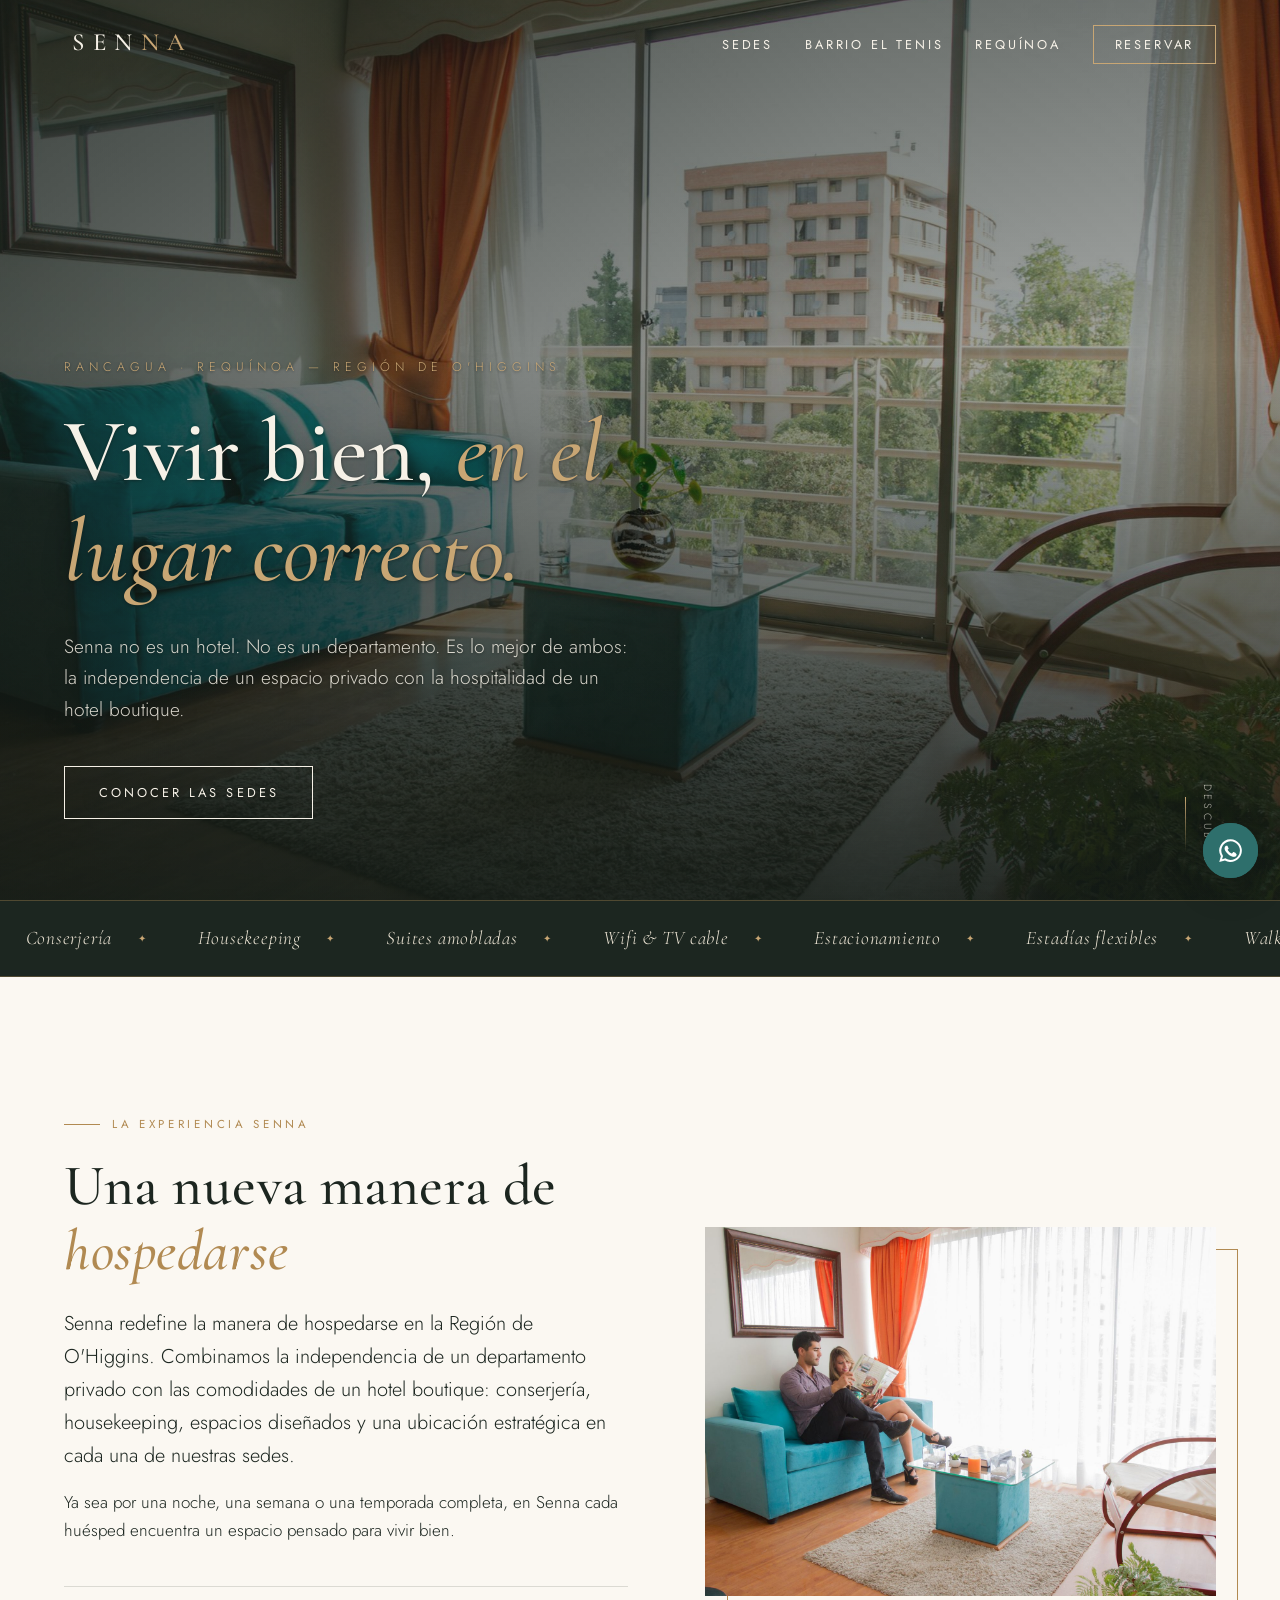
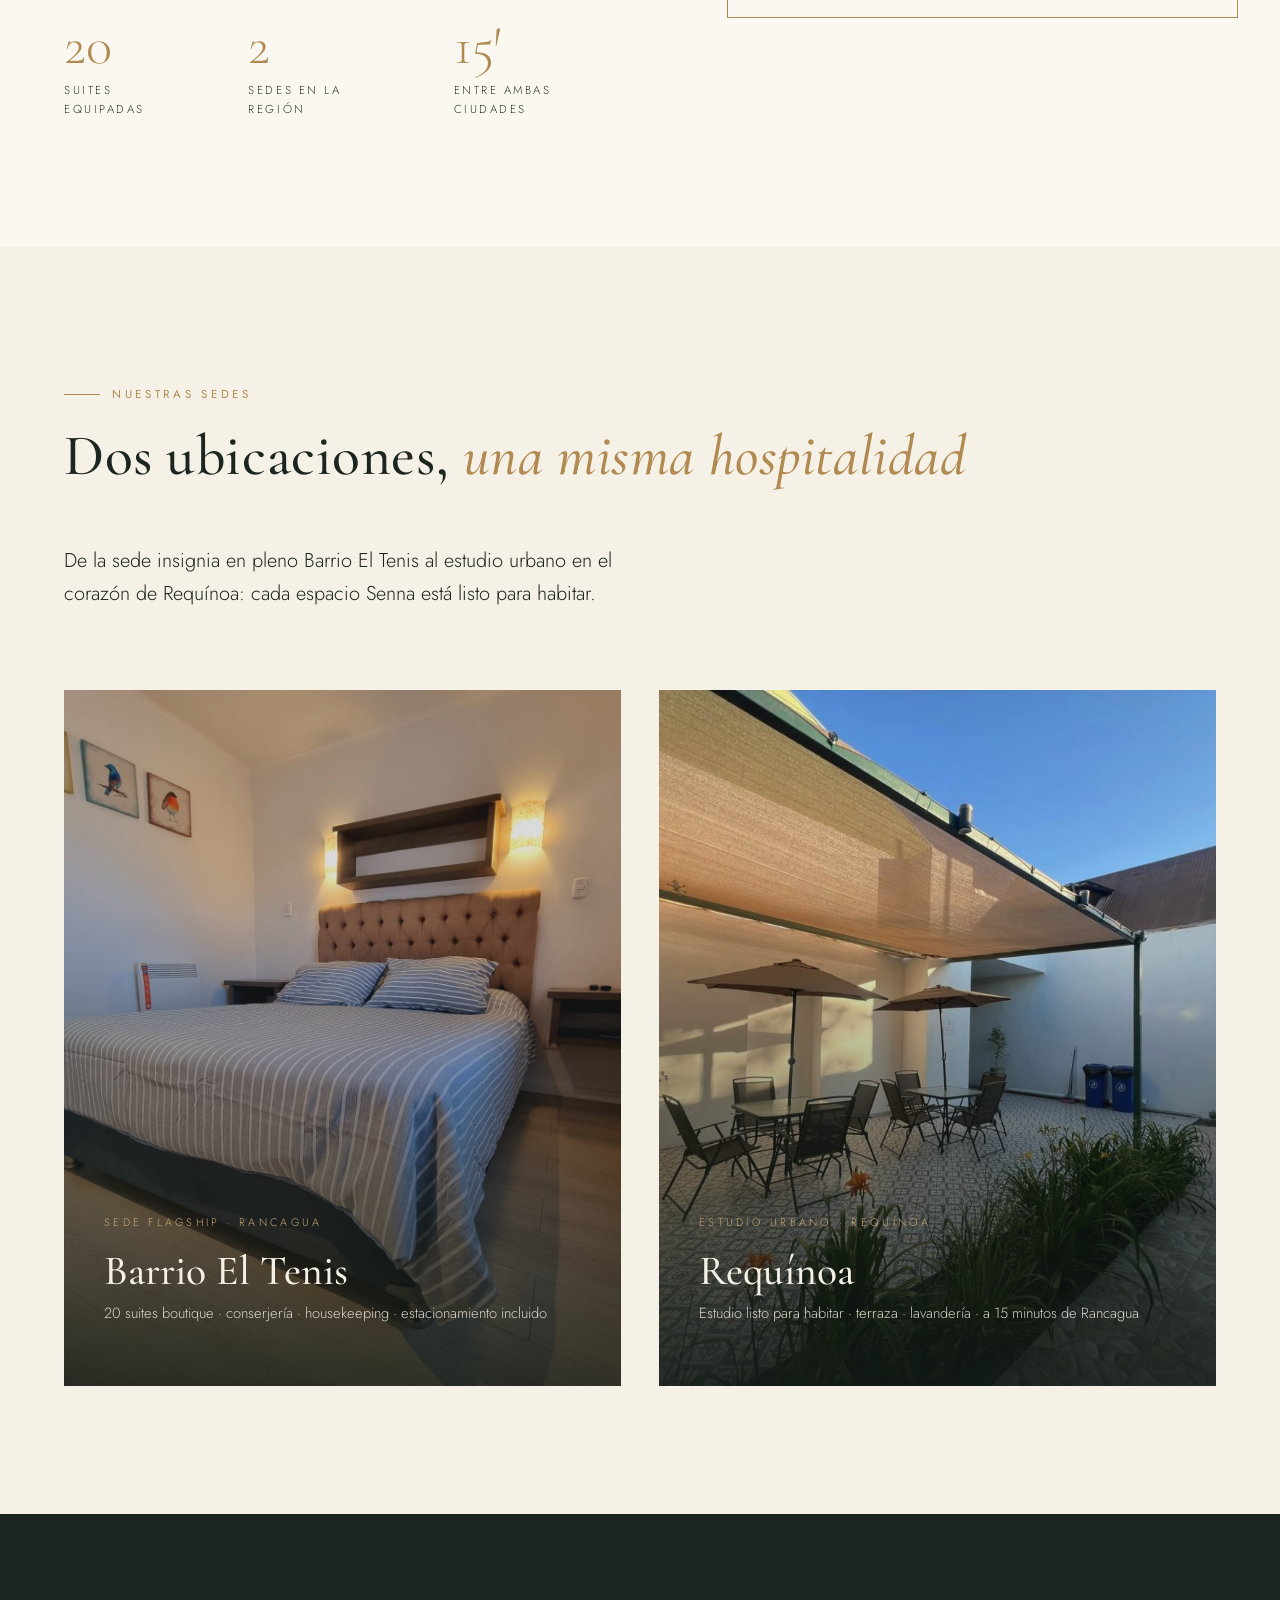
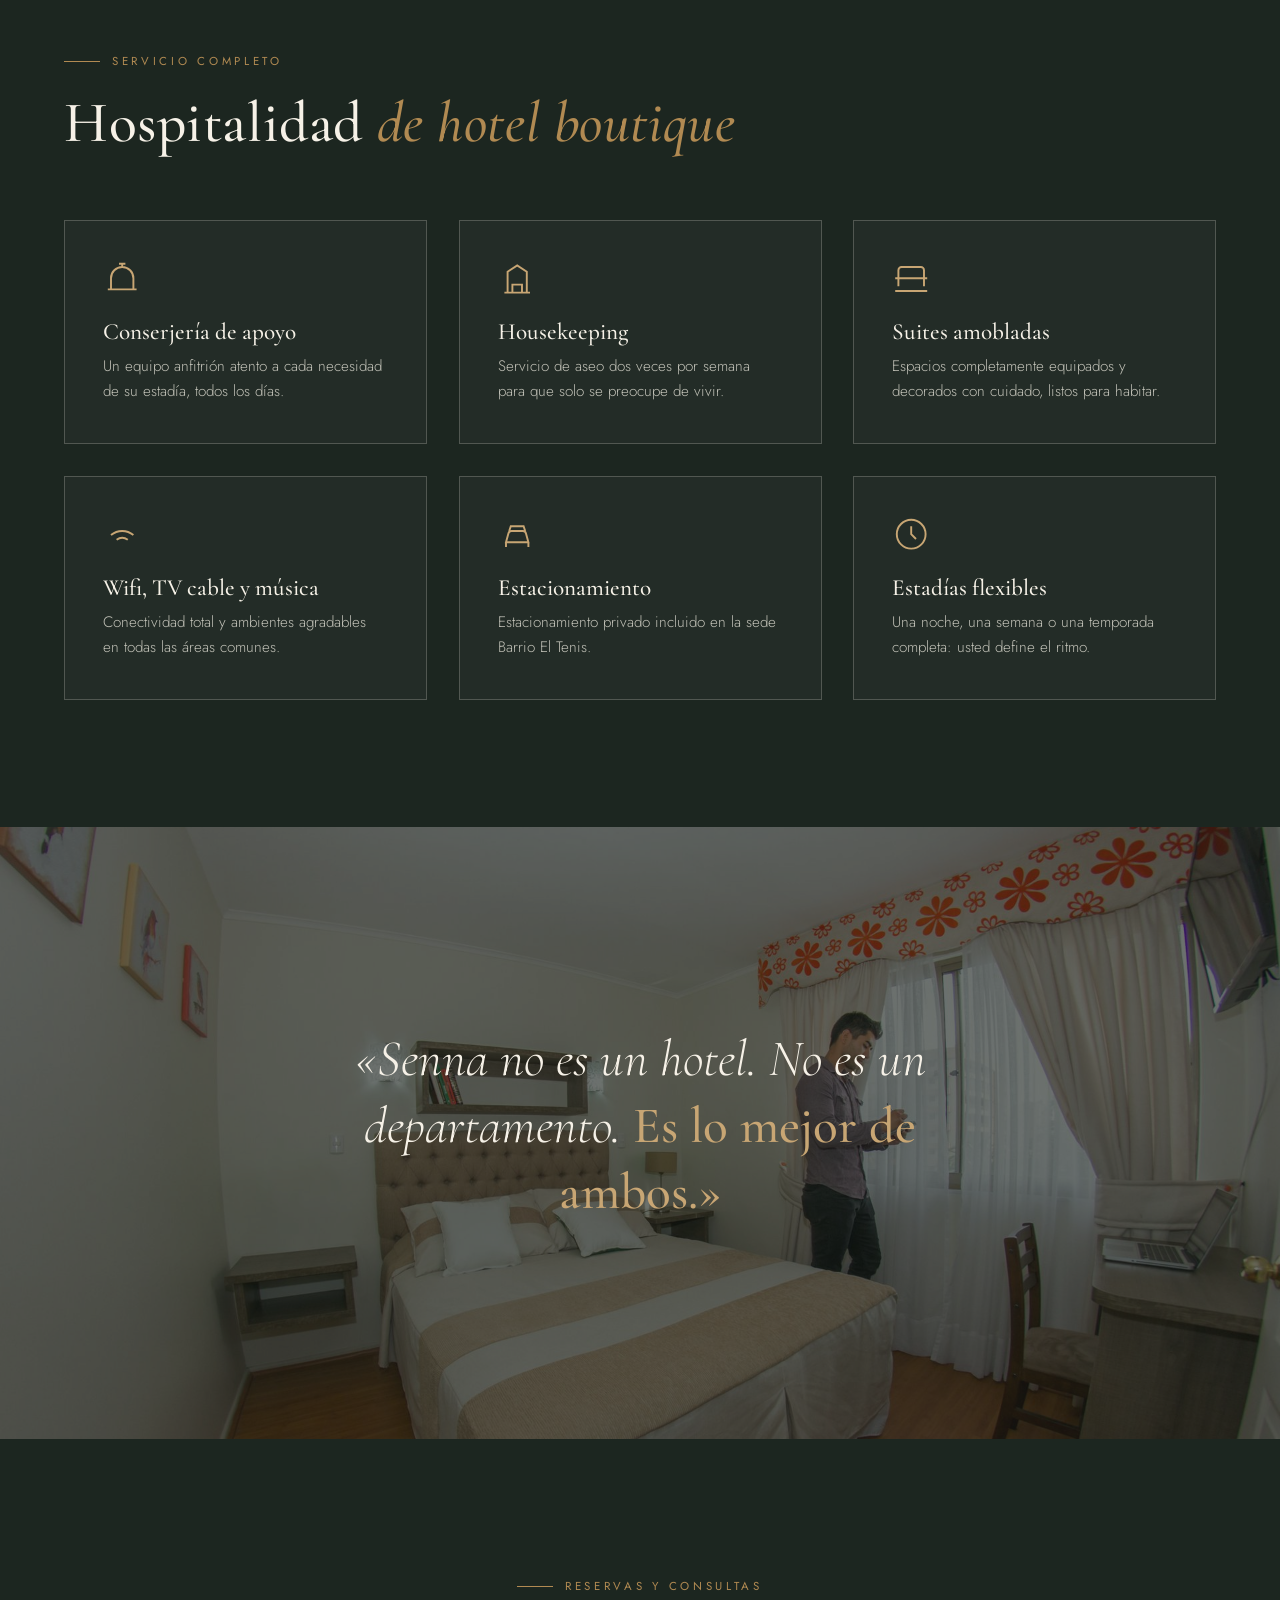
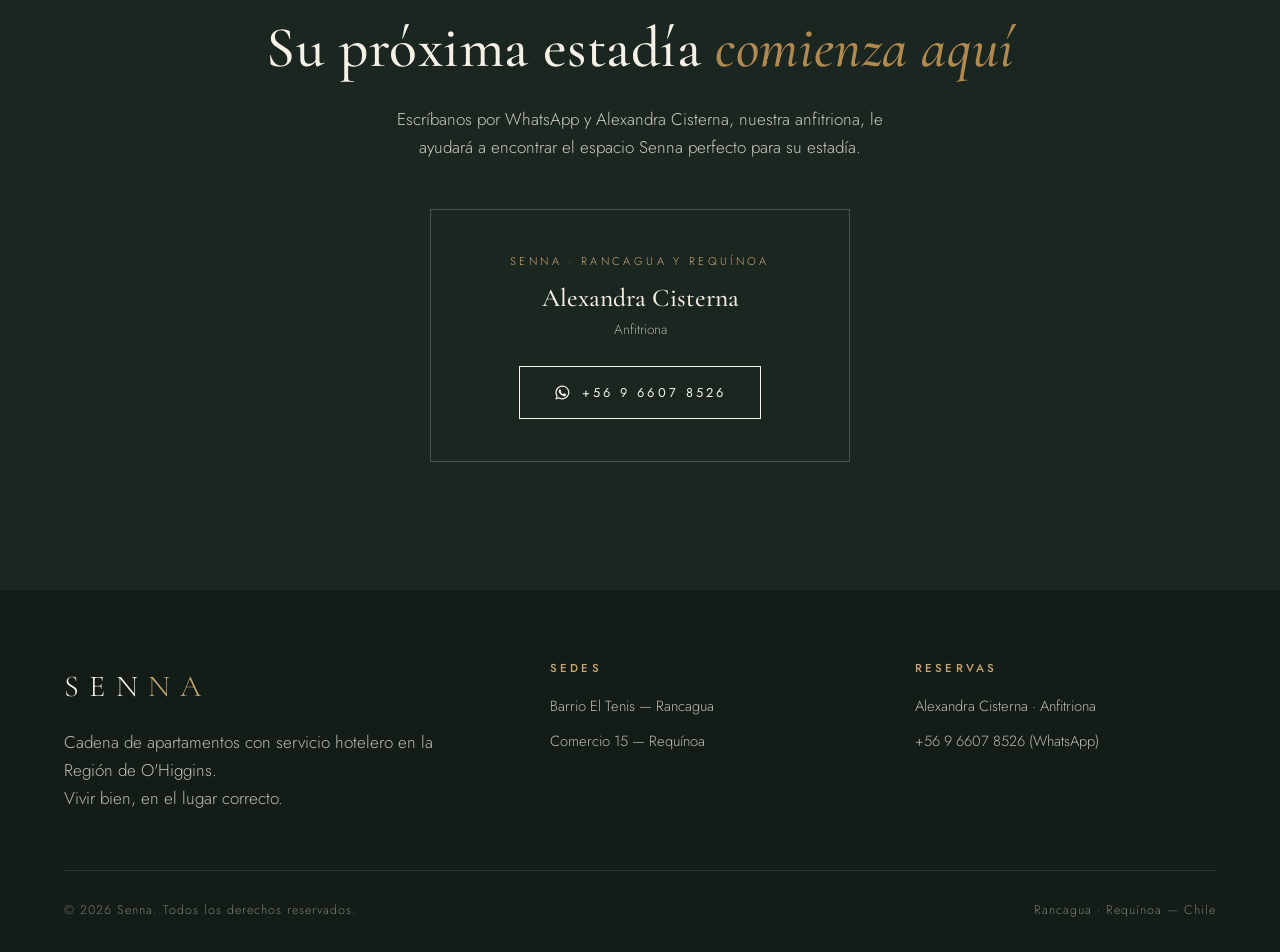
==== sitio-web/index.html @ fa892cc7 "Sitio web Senna: aparthotel boutique en Rancagua y Requínoa Sitio estático (HTML/CSS/JS) con portada" ====
<!DOCTYPE html>
<html lang="es">
<head>
  <meta charset="UTF-8" />
  <meta name="viewport" content="width=device-width, initial-scale=1.0" />
  <title>Senna — Apartamentos con Servicio Hotelero · Rancagua y Requínoa</title>
  <meta name="description" content="Senna es una cadena de apartamentos con servicio hotelero en la Región de O'Higgins. Suites amobladas en Barrio El Tenis, Rancagua, y estudio urbano en Requínoa. Vivir bien, en el lugar correcto." />
  <meta property="og:title" content="Senna — Apartamentos con Servicio Hotelero" />
  <meta property="og:description" content="La independencia de un departamento privado con las comodidades de un hotel boutique. Rancagua · Requínoa." />
  <meta property="og:image" content="assets/img/tenis-hero.jpg" />
  <link rel="preconnect" href="https://fonts.googleapis.com" />
  <link rel="preconnect" href="https://fonts.gstatic.com" crossorigin />
  <link href="https://fonts.googleapis.com/css2?family=Cormorant+Garamond:ital,wght@0,400;0,500;0,600;1,400;1,500&family=Jost:wght@300;400;500&display=swap" rel="stylesheet" />
  <link rel="stylesheet" href="css/styles.css" />
</head>
<body>

  <!-- Preloader -->
  <div class="preloader" aria-hidden="true">
    <div class="preloader__mark">SEN<span>NA</span></div>
  </div>

  <!-- Navegación -->
  <header class="nav">
    <div class="wrap nav__inner">
      <a class="nav__logo" href="index.html" aria-label="Senna — inicio">SEN<span>NA</span></a>
      <button class="nav__burger" aria-label="Abrir menú" aria-expanded="false">
        <span></span><span></span><span></span>
      </button>
      <nav aria-label="Principal">
        <ul class="nav__links">
          <li><a href="index.html#sedes">Sedes</a></li>
          <li><a href="el-tenis.html">Barrio El Tenis</a></li>
          <li><a href="requinoa.html">Requínoa</a></li>
          <li><a class="nav__cta" href="index.html#contacto">Reservar</a></li>
        </ul>
      </nav>
    </div>
  </header>

  <!-- Hero -->
  <section class="hero">
    <div class="hero__media">
      <img src="assets/img/tenis-hero.jpg" alt="Living de una suite Senna con vista a Rancagua" fetchpriority="high" />
    </div>
    <div class="wrap hero__content">
      <p class="hero__kicker" data-cascade style="--i:0">Rancagua · Requínoa — Región de O'Higgins</p>
      <h1 class="hero__title" data-cascade style="--i:1">Vivir bien, <em>en el lugar correcto.</em></h1>
      <p class="hero__sub" data-cascade style="--i:2">
        Senna no es un hotel. No es un departamento. Es lo mejor de ambos:
        la independencia de un espacio privado con la hospitalidad de un hotel boutique.
      </p>
      <div data-cascade style="--i:3">
        <a class="btn btn--light" href="#sedes">Conocer las sedes</a>
      </div>
    </div>
    <span class="hero__scroll" aria-hidden="true">Descubrir</span>
  </section>

  <!-- Marquee de amenidades -->
  <div class="marquee" aria-hidden="true">
    <div class="marquee__track">
      <div class="marquee__group">
        <span class="marquee__item">Conserjería</span>
        <span class="marquee__item">Housekeeping</span>
        <span class="marquee__item">Suites amobladas</span>
        <span class="marquee__item">Wifi &amp; TV cable</span>
        <span class="marquee__item">Estacionamiento</span>
        <span class="marquee__item">Estadías flexibles</span>
        <span class="marquee__item">Walk-in closet</span>
        <span class="marquee__item">Caja de seguridad</span>
      </div>
      <div class="marquee__group">
        <span class="marquee__item">Conserjería</span>
        <span class="marquee__item">Housekeeping</span>
        <span class="marquee__item">Suites amobladas</span>
        <span class="marquee__item">Wifi &amp; TV cable</span>
        <span class="marquee__item">Estacionamiento</span>
        <span class="marquee__item">Estadías flexibles</span>
        <span class="marquee__item">Walk-in closet</span>
        <span class="marquee__item">Caja de seguridad</span>
      </div>
    </div>
  </div>

  <!-- Manifiesto -->
  <section class="section">
    <div class="wrap intro__grid">
      <div>
        <p class="eyebrow reveal">La experiencia Senna</p>
        <h2 class="section-title reveal" style="--d:0.08s">Una nueva manera de <em>hospedarse</em></h2>
        <p class="lead reveal" style="--d:0.16s">
          Senna redefine la manera de hospedarse en la Región de O'Higgins.
          Combinamos la independencia de un departamento privado con las comodidades
          de un hotel boutique: conserjería, housekeeping, espacios diseñados y una
          ubicación estratégica en cada una de nuestras sedes.
        </p>
        <p class="reveal" style="--d:0.22s">
          Ya sea por una noche, una semana o una temporada completa, en Senna cada
          huésped encuentra un espacio pensado para vivir bien.
        </p>
        <div class="intro__stats reveal" style="--d:0.3s">
          <div class="stat">
            <div class="stat__num"><span data-count="20">0</span></div>
            <div class="stat__label">Suites equipadas</div>
          </div>
          <div class="stat">
            <div class="stat__num"><span data-count="2">0</span></div>
            <div class="stat__label">Sedes en la región</div>
          </div>
          <div class="stat">
            <div class="stat__num"><span data-count="15">0</span>&prime;</div>
            <div class="stat__label">Entre ambas ciudades</div>
          </div>
        </div>
      </div>
      <div class="intro__media reveal-scale reveal" style="--d:0.15s">
        <div class="frame">
          <img src="assets/img/tenis-lifestyle.jpg" alt="Huéspedes disfrutando el living de una suite Senna" loading="lazy" />
        </div>
      </div>
    </div>
  </section>

  <!-- Sedes -->
  <section class="section section--cream" id="sedes">
    <div class="wrap">
      <div class="sedes__head">
        <div>
          <p class="eyebrow reveal">Nuestras sedes</p>
          <h2 class="section-title reveal" style="--d:0.08s">Dos ubicaciones, <em>una misma hospitalidad</em></h2>
        </div>
        <p class="lead reveal" style="--d:0.16s">
          De la sede insignia en pleno Barrio El Tenis al estudio urbano en el
          corazón de Requínoa: cada espacio Senna está listo para habitar.
        </p>
      </div>
      <div class="sedes__grid">
        <a class="sede-card reveal" style="--d:0.1s" href="el-tenis.html">
          <img src="assets/img/tenis-suite.jpg" alt="Suite con cama de hotel en Senna Barrio El Tenis" loading="lazy" />
          <div class="sede-card__body">
            <p class="sede-card__tag">Sede flagship · Rancagua</p>
            <h3 class="sede-card__title">Barrio El Tenis</h3>
            <p class="sede-card__meta">20 suites boutique · conserjería · housekeeping · estacionamiento incluido</p>
            <span class="sede-card__link">Descubrir la sede</span>
          </div>
        </a>
        <a class="sede-card reveal" style="--d:0.22s" href="requinoa.html">
          <img src="assets/img/requinoa-hero.jpg" alt="Terraza con pérgola de Senna Requínoa" loading="lazy" />
          <div class="sede-card__body">
            <p class="sede-card__tag">Estudio urbano · Requínoa</p>
            <h3 class="sede-card__title">Requínoa</h3>
            <p class="sede-card__meta">Estudio listo para habitar · terraza · lavandería · a 15 minutos de Rancagua</p>
            <span class="sede-card__link">Descubrir la sede</span>
          </div>
        </a>
      </div>
    </div>
  </section>

  <!-- Servicios -->
  <section class="section section--ink">
    <div class="wrap">
      <p class="eyebrow reveal">Servicio completo</p>
      <h2 class="section-title reveal" style="--d:0.08s">Hospitalidad <em>de hotel boutique</em></h2>
      <div class="services__grid">
        <div class="service reveal" style="--d:0.05s">
          <div class="service__icon" aria-hidden="true">
            <svg viewBox="0 0 24 24" fill="none" stroke="currentColor" stroke-width="1.2"><path d="M3 19h18M5 19v-7a7 7 0 0 1 14 0v7M12 5V3M10 3h4"/></svg>
          </div>
          <h3>Conserjería de apoyo</h3>
          <p>Un equipo anfitrión atento a cada necesidad de su estadía, todos los días.</p>
        </div>
        <div class="service reveal" style="--d:0.12s">
          <div class="service__icon" aria-hidden="true">
            <svg viewBox="0 0 24 24" fill="none" stroke="currentColor" stroke-width="1.2"><path d="M4 21h16M6 21V8l6-4 6 4v13M9 21v-5h6v5"/></svg>
          </div>
          <h3>Housekeeping</h3>
          <p>Servicio de aseo dos veces por semana para que solo se preocupe de vivir.</p>
        </div>
        <div class="service reveal" style="--d:0.19s">
          <div class="service__icon" aria-hidden="true">
            <svg viewBox="0 0 24 24" fill="none" stroke="currentColor" stroke-width="1.2"><path d="M2 12h20M4 12V7a2 2 0 0 1 2-2h12a2 2 0 0 1 2 2v5M4 12v5m16-5v5M2 20h20"/></svg>
          </div>
          <h3>Suites amobladas</h3>
          <p>Espacios completamente equipados y decorados con cuidado, listos para habitar.</p>
        </div>
        <div class="service reveal" style="--d:0.05s">
          <div class="service__icon" aria-hidden="true">
            <svg viewBox="0 0 24 24" fill="none" stroke="currentColor" stroke-width="1.2"><path d="M5 12.55a11 11 0 0 1 14 0M8.5 15.5a6 6 0 0 1 7 0M12 19h.01"/></svg>
          </div>
          <h3>Wifi, TV cable y música</h3>
          <p>Conectividad total y ambientes agradables en todas las áreas comunes.</p>
        </div>
        <div class="service reveal" style="--d:0.12s">
          <div class="service__icon" aria-hidden="true">
            <svg viewBox="0 0 24 24" fill="none" stroke="currentColor" stroke-width="1.2"><path d="M5 17h14l-1.5-5.5a2 2 0 0 0-1.93-1.5H8.43a2 2 0 0 0-1.93 1.5L5 17Zm0 0v3m14-3v3M7 10l1-3h8l1 3"/></svg>
          </div>
          <h3>Estacionamiento</h3>
          <p>Estacionamiento privado incluido en la sede Barrio El Tenis.</p>
        </div>
        <div class="service reveal" style="--d:0.19s">
          <div class="service__icon" aria-hidden="true">
            <svg viewBox="0 0 24 24" fill="none" stroke="currentColor" stroke-width="1.2"><circle cx="12" cy="12" r="9"/><path d="M12 7v5l3 3"/></svg>
          </div>
          <h3>Estadías flexibles</h3>
          <p>Una noche, una semana o una temporada completa: usted define el ritmo.</p>
        </div>
      </div>
    </div>
  </section>

  <!-- Banda editorial con parallax -->
  <section class="band">
    <div class="band__bg">
      <img src="assets/img/tenis-living-wide.jpg" alt="" loading="lazy" />
    </div>
    <div class="wrap">
      <p class="band__quote reveal">
        «Senna no es un hotel. No es un departamento.
        <strong>Es lo mejor de ambos.»</strong>
      </p>
    </div>
  </section>

  <!-- Contacto -->
  <section class="section section--ink contacto" id="contacto">
    <div class="wrap">
      <p class="eyebrow reveal" style="justify-content:center">Reservas y consultas</p>
      <h2 class="section-title reveal" style="--d:0.08s">Su próxima estadía <em>comienza aquí</em></h2>
      <p class="contacto__lead reveal" style="--d:0.16s">
        Escríbanos por WhatsApp y Alexandra Cisterna, nuestra anfitriona,
        le ayudará a encontrar el espacio Senna perfecto para su estadía.
      </p>
      <div class="contacto__cards">
        <div class="contacto-card reveal" style="--d:0.1s">
          <p class="contacto-card__sede">Senna · Rancagua y Requínoa</p>
          <h3>Alexandra Cisterna</h3>
          <p class="contacto-card__rol">Anfitriona</p>
          <a class="btn btn--light" href="https://wa.me/56966078526?text=Hola%20Alexandra%2C%20quiero%20consultar%20por%20una%20estad%C3%ADa%20en%20Senna" target="_blank" rel="noopener">
            <svg viewBox="0 0 24 24" fill="currentColor" aria-hidden="true"><path d="M12 2a10 10 0 0 0-8.6 15.1L2 22l5-1.3A10 10 0 1 0 12 2Zm0 18.2c-1.5 0-3-.4-4.2-1.2l-.3-.2-3 .8.8-2.9-.2-.3a8.2 8.2 0 1 1 6.9 3.8Zm4.5-6.1c-.2-.1-1.5-.7-1.7-.8-.2-.1-.4-.1-.6.1-.2.2-.6.8-.8 1-.1.2-.3.2-.5.1a6.7 6.7 0 0 1-3.3-2.9c-.3-.4 0-.5.2-.7l.4-.5c.1-.2.1-.4 0-.5l-.8-1.8c-.2-.5-.4-.4-.6-.4h-.5c-.2 0-.5.1-.7.3-.2.3-.9.9-.9 2.2s.9 2.5 1.1 2.7c.1.2 1.8 2.8 4.5 3.9 2.6 1.1 2.6.7 3.1.7.5-.1 1.5-.6 1.7-1.2.2-.6.2-1.1.2-1.2l-.6-.3Z"/></svg>
            +56 9 6607 8526
          </a>
        </div>
      </div>
    </div>
  </section>

  <!-- Footer -->
  <footer class="footer">
    <div class="wrap">
      <div class="footer__grid">
        <div>
          <div class="footer__logo">SEN<span>NA</span></div>
          <p>Cadena de apartamentos con servicio hotelero en la Región de O'Higgins.<br />Vivir bien, en el lugar correcto.</p>
        </div>
        <div>
          <h4>Sedes</h4>
          <ul>
            <li><a href="el-tenis.html">Barrio El Tenis — Rancagua</a></li>
            <li><a href="requinoa.html">Comercio 15 — Requínoa</a></li>
          </ul>
        </div>
        <div>
          <h4>Reservas</h4>
          <ul>
            <li><a href="https://wa.me/56966078526" target="_blank" rel="noopener">Alexandra Cisterna · Anfitriona</a></li>
            <li><a href="https://wa.me/56966078526" target="_blank" rel="noopener">+56 9 6607 8526 (WhatsApp)</a></li>
          </ul>
        </div>
      </div>
      <div class="footer__base">
        <span>© <span data-year>2026</span> Senna. Todos los derechos reservados.</span>
        <span>Rancagua · Requínoa — Chile</span>
      </div>
    </div>
  </footer>

  <!-- WhatsApp flotante -->
  <a class="wsp-float" href="https://wa.me/56966078526" target="_blank" rel="noopener" aria-label="Escribir por WhatsApp">
    <svg viewBox="0 0 24 24" fill="currentColor" aria-hidden="true"><path d="M12 2a10 10 0 0 0-8.6 15.1L2 22l5-1.3A10 10 0 1 0 12 2Zm0 18.2c-1.5 0-3-.4-4.2-1.2l-.3-.2-3 .8.8-2.9-.2-.3a8.2 8.2 0 1 1 6.9 3.8Zm4.5-6.1c-.2-.1-1.5-.7-1.7-.8-.2-.1-.4-.1-.6.1-.2.2-.6.8-.8 1-.1.2-.3.2-.5.1a6.7 6.7 0 0 1-3.3-2.9c-.3-.4 0-.5.2-.7l.4-.5c.1-.2.1-.4 0-.5l-.8-1.8c-.2-.5-.4-.4-.6-.4h-.5c-.2 0-.5.1-.7.3-.2.3-.9.9-.9 2.2s.9 2.5 1.1 2.7c.1.2 1.8 2.8 4.5 3.9 2.6 1.1 2.6.7 3.1.7.5-.1 1.5-.6 1.7-1.2.2-.6.2-1.1.2-1.2l-.6-.3Z"/></svg>
  </a>

  <script src="js/main.js"></script>
</body>
</html>
---- sitio-web/css/styles.css ----
/* ============================================================
   SENNA — Apartamentos con Servicio Hotelero
   Sistema de diseño · vivir bien, en el lugar correcto
   ============================================================ */

:root {
  --ink: #1c2620;          /* verde carbón profundo */
  --ink-soft: #2a362e;
  --cream: #f6f1e7;        /* arena cálida */
  --cream-deep: #ece4d4;
  --paper: #fbf8f2;
  --brass: #b18a52;        /* latón */
  --brass-soft: #c8a674;
  --teal: #2e6f6c;         /* eco de los sofás Senna */
  --white: #ffffff;
  --line: rgba(28, 38, 32, 0.14);
  --line-light: rgba(246, 241, 231, 0.22);

  --font-display: "Cormorant Garamond", Georgia, serif;
  --font-body: "Jost", "Helvetica Neue", Arial, sans-serif;

  --ease-out: cubic-bezier(0.22, 1, 0.36, 1);
  --ease-soft: cubic-bezier(0.45, 0, 0.15, 1);

  --pad: clamp(1.25rem, 5vw, 4rem);
  --section: clamp(4.5rem, 10vw, 8.5rem);
}

*, *::before, *::after { box-sizing: border-box; }

html {
  scroll-behavior: smooth;
  -webkit-text-size-adjust: 100%;
  overflow-x: hidden;
}

body {
  margin: 0;
  font-family: var(--font-body);
  font-weight: 300;
  font-size: clamp(1rem, 0.95rem + 0.2vw, 1.0625rem);
  line-height: 1.65;
  color: var(--ink);
  background: var(--paper);
  overflow-x: hidden;
}

img { max-width: 100%; display: block; }

h1, h2, h3, h4 {
  font-family: var(--font-display);
  font-weight: 500;
  line-height: 1.12;
  margin: 0;
  color: inherit;
}

a { color: inherit; text-decoration: none; }
p { margin: 0 0 1rem; }

::selection { background: var(--brass); color: var(--white); }

/* ------------------------------------------------------------
   Utilidades
   ------------------------------------------------------------ */

.wrap {
  width: min(1200px, 100% - 2 * var(--pad));
  margin-inline: auto;
}

.eyebrow {
  display: inline-flex;
  align-items: center;
  gap: 0.75rem;
  font-size: 0.72rem;
  letter-spacing: 0.32em;
  text-transform: uppercase;
  font-weight: 400;
  color: var(--brass);
  margin-bottom: 1.25rem;
}

.eyebrow::before {
  content: "";
  width: 2.25rem;
  height: 1px;
  background: var(--brass);
  flex: none;
}

.section-title {
  font-size: clamp(2.1rem, 1.4rem + 3.2vw, 3.6rem);
  letter-spacing: 0.01em;
  margin-bottom: 1.5rem;
}

.section-title em {
  font-style: italic;
  color: var(--brass);
}

.lead {
  font-size: clamp(1.05rem, 1rem + 0.35vw, 1.25rem);
  font-weight: 300;
  max-width: 46ch;
}

/* ------------------------------------------------------------
   Animaciones de entrada (scroll reveal)
   ------------------------------------------------------------ */

.reveal {
  opacity: 0;
  transform: translateY(2.2rem);
  transition:
    opacity 0.9s var(--ease-out),
    transform 0.9s var(--ease-out);
  transition-delay: var(--d, 0s);
  will-change: opacity, transform;
}

.reveal-left  { transform: translateX(-2.5rem); }
.reveal-right { transform: translateX(2.5rem); }
.reveal-scale { transform: scale(0.94); }

.reveal.is-in {
  opacity: 1;
  transform: none;
}

/* Líneas decorativas que se dibujan */
.draw-line {
  transform: scaleX(0);
  transform-origin: left center;
  transition: transform 1.2s var(--ease-soft) 0.2s;
}
.draw-line.is-in { transform: scaleX(1); }

/* ------------------------------------------------------------
   Preloader
   ------------------------------------------------------------ */

.preloader {
  position: fixed;
  inset: 0;
  z-index: 200;
  display: grid;
  place-items: center;
  background: var(--ink);
  transition: opacity 0.7s var(--ease-soft), visibility 0.7s;
}

.preloader.is-done {
  opacity: 0;
  visibility: hidden;
  pointer-events: none;
}

.preloader__mark {
  font-family: var(--font-display);
  font-size: clamp(2rem, 6vw, 3.2rem);
  letter-spacing: 0.42em;
  text-indent: 0.42em;
  color: var(--cream);
  opacity: 0;
  animation: preloader-in 1.1s var(--ease-out) 0.1s forwards;
}

.preloader__mark span { color: var(--brass-soft); }

@keyframes preloader-in {
  from { opacity: 0; transform: translateY(0.8rem); letter-spacing: 0.6em; }
  to   { opacity: 1; transform: none; letter-spacing: 0.42em; }
}

/* ------------------------------------------------------------
   Navegación
   ------------------------------------------------------------ */

.nav {
  position: fixed;
  top: 0;
  left: 0;
  right: 0;
  z-index: 100;
  transition: background 0.45s var(--ease-soft), box-shadow 0.45s var(--ease-soft),
              padding 0.45s var(--ease-soft);
  padding: 1.4rem 0;
  color: var(--cream);
}

.nav__inner {
  display: flex;
  align-items: center;
  justify-content: space-between;
  gap: 2rem;
}

.nav.is-solid {
  background: rgba(28, 38, 32, 0.92);
  -webkit-backdrop-filter: blur(14px);
  backdrop-filter: blur(14px);
  padding: 0.85rem 0;
  box-shadow: 0 10px 40px rgba(15, 22, 18, 0.25);
}

.nav__logo {
  position: relative;
  z-index: 121;
  font-family: var(--font-display);
  font-size: 1.55rem;
  letter-spacing: 0.34em;
  text-indent: 0.34em;
  font-weight: 500;
}

.nav__logo span { color: var(--brass-soft); }

.nav__links {
  display: flex;
  align-items: center;
  gap: clamp(1.2rem, 2.5vw, 2.4rem);
  list-style: none;
  margin: 0;
  padding: 0;
}

.nav__links a {
  position: relative;
  font-size: 0.8rem;
  letter-spacing: 0.22em;
  text-transform: uppercase;
  font-weight: 400;
  padding: 0.35rem 0;
}

.nav__links a::after {
  content: "";
  position: absolute;
  left: 0;
  bottom: 0;
  width: 100%;
  height: 1px;
  background: var(--brass-soft);
  transform: scaleX(0);
  transform-origin: right center;
  transition: transform 0.4s var(--ease-out);
}

.nav__links a:hover::after,
.nav__links a.is-active::after {
  transform: scaleX(1);
  transform-origin: left center;
}

.nav__cta {
  border: 1px solid var(--brass-soft);
  padding: 0.55rem 1.3rem !important;
  transition: background 0.35s var(--ease-soft), color 0.35s var(--ease-soft);
}

.nav__cta:hover { background: var(--brass-soft); color: var(--ink); }
.nav__cta::after { display: none; }

/* Menú móvil */
.nav__burger {
  display: none;
  background: none;
  border: 0;
  width: 2.6rem;
  height: 2.6rem;
  padding: 0.6rem;
  cursor: pointer;
  z-index: 120;
  flex-direction: column;
  justify-content: center;
  gap: 7px;
}

.nav__burger span {
  display: block;
  height: 1.5px;
  width: 100%;
  background: currentColor;
  transition: transform 0.4s var(--ease-out), opacity 0.3s;
}

.nav__burger.is-open span:nth-child(1) { transform: translateY(8.5px) rotate(45deg); }
.nav__burger.is-open span:nth-child(2) { opacity: 0; }
.nav__burger.is-open span:nth-child(3) { transform: translateY(-8.5px) rotate(-45deg); }

@media (max-width: 860px) {
  .nav__burger { display: flex; color: var(--cream); }

  .nav__links {
    position: fixed;
    inset: 0;
    flex-direction: column;
    justify-content: center;
    gap: 2rem;
    background: var(--ink);
    opacity: 0;
    visibility: hidden;
    transition: opacity 0.5s var(--ease-soft), visibility 0.5s;
  }

  .nav__links.is-open {
    opacity: 1;
    visibility: visible;
  }

  .nav__links a {
    font-size: 1.05rem;
    letter-spacing: 0.3em;
    opacity: 0;
    transform: translateY(1rem);
    transition: opacity 0.5s var(--ease-out), transform 0.5s var(--ease-out);
  }

  .nav__links.is-open a {
    opacity: 1;
    transform: none;
  }

  .nav__links.is-open li:nth-child(1) a { transition-delay: 0.12s; }
  .nav__links.is-open li:nth-child(2) a { transition-delay: 0.2s; }
  .nav__links.is-open li:nth-child(3) a { transition-delay: 0.28s; }
  .nav__links.is-open li:nth-child(4) a { transition-delay: 0.36s; }
}

/* ------------------------------------------------------------
   Hero
   ------------------------------------------------------------ */

.hero {
  position: relative;
  min-height: 100svh;
  display: grid;
  align-items: end;
  color: var(--cream);
  isolation: isolate;
  overflow: hidden;
}

.hero--short { min-height: 82svh; }

.hero__media {
  position: absolute;
  inset: 0;
  z-index: -2;
  overflow: hidden;
}

.hero__media img {
  width: 100%;
  height: 100%;
  object-fit: cover;
  animation: kenburns 18s var(--ease-soft) both;
  will-change: transform;
}

@keyframes kenburns {
  from { transform: scale(1.14); }
  to   { transform: scale(1.02); }
}

.hero::after {
  content: "";
  position: absolute;
  inset: 0;
  z-index: -1;
  background:
    linear-gradient(100deg,
      rgba(20, 28, 23, 0.66) 0%,
      rgba(20, 28, 23, 0.28) 60%,
      rgba(20, 28, 23, 0.15) 100%),
    linear-gradient(180deg,
      rgba(20, 28, 23, 0.5) 0%,
      rgba(20, 28, 23, 0.22) 40%,
      rgba(20, 28, 23, 0.88) 100%);
}

.hero__content {
  padding-bottom: clamp(4.5rem, 9vh, 7rem);
  padding-top: 9rem;
}

.hero__content > * {
  text-shadow: 0 1px 3px rgba(16, 22, 18, 0.55), 0 4px 28px rgba(16, 22, 18, 0.45);
}

.hero__kicker {
  font-size: 0.78rem;
  letter-spacing: 0.4em;
  text-transform: uppercase;
  color: var(--brass-soft);
  margin-bottom: 1.5rem;
}

.hero__title {
  font-size: clamp(2.6rem, 2rem + 5.5vw, 5.6rem);
  max-width: 14ch;
  margin-bottom: 1.75rem;
}

.hero__title em { font-style: italic; color: var(--brass-soft); }

.hero__sub {
  max-width: 52ch;
  font-size: clamp(1rem, 0.95rem + 0.4vw, 1.2rem);
  color: rgba(246, 241, 231, 0.86);
  margin-bottom: 2.5rem;
}

/* Cascada de entrada del hero */
.hero [data-cascade] {
  opacity: 0;
  transform: translateY(2rem);
  animation: cascade-in 1s var(--ease-out) forwards;
  animation-delay: calc(0.45s + var(--i, 0) * 0.16s);
}

@keyframes cascade-in {
  to { opacity: 1; transform: none; }
}

.hero__scroll {
  position: absolute;
  bottom: 2.2rem;
  right: var(--pad);
  display: flex;
  flex-direction: column;
  align-items: center;
  gap: 0.8rem;
  font-size: 0.66rem;
  letter-spacing: 0.3em;
  text-transform: uppercase;
  color: rgba(246, 241, 231, 0.7);
  writing-mode: vertical-rl;
}

.hero__scroll::after {
  content: "";
  width: 1px;
  height: 3.4rem;
  background: linear-gradient(to bottom, var(--brass-soft), transparent);
  animation: scroll-pulse 2.2s var(--ease-soft) infinite;
}

@keyframes scroll-pulse {
  0%   { transform: scaleY(0); transform-origin: top; }
  45%  { transform: scaleY(1); transform-origin: top; }
  55%  { transform: scaleY(1); transform-origin: bottom; }
  100% { transform: scaleY(0); transform-origin: bottom; }
}

@media (max-width: 640px) {
  .hero__scroll { display: none; }
}

/* ------------------------------------------------------------
   Botones
   ------------------------------------------------------------ */

.btn {
  position: relative;
  display: inline-flex;
  align-items: center;
  gap: 0.7rem;
  padding: 0.95rem 2.1rem;
  font-family: var(--font-body);
  font-size: 0.8rem;
  font-weight: 400;
  letter-spacing: 0.24em;
  text-transform: uppercase;
  border: 1px solid var(--brass);
  color: inherit;
  background: transparent;
  cursor: pointer;
  overflow: hidden;
  transition: color 0.4s var(--ease-soft), border-color 0.4s var(--ease-soft);
}

.btn::before {
  content: "";
  position: absolute;
  inset: 0;
  background: var(--brass);
  transform: scaleX(0);
  transform-origin: right center;
  transition: transform 0.45s var(--ease-out);
  z-index: -1;
}

.btn:hover::before {
  transform: scaleX(1);
  transform-origin: left center;
}

.btn:hover { color: var(--white); }

.btn--solid {
  background: var(--brass);
  color: var(--white);
}

.btn--solid::before { background: var(--ink); }

.btn--light {
  border-color: var(--cream);
  color: var(--cream);
}

.btn--light::before { background: var(--cream); }
.btn--light:hover { color: var(--ink); }

.btn svg { width: 1.05rem; height: 1.05rem; flex: none; }

/* ------------------------------------------------------------
   Sección intro / manifiesto
   ------------------------------------------------------------ */

.section { padding-block: var(--section); }

.section--cream { background: var(--cream); }
.section--ink   { background: var(--ink); color: var(--cream); }

.intro__grid {
  display: grid;
  grid-template-columns: 1.05fr 0.95fr;
  gap: clamp(2.5rem, 6vw, 5.5rem);
  align-items: center;
}

.intro__media {
  position: relative;
}

.intro__media .frame {
  position: relative;
  overflow: hidden;
}

.intro__media .frame img {
  width: 100%;
  height: 100%;
  object-fit: cover;
  transition: transform 1.1s var(--ease-soft);
}

.intro__media:hover .frame img { transform: scale(1.05); }

.intro__media::after {
  content: "";
  position: absolute;
  inset: 1.4rem -1.4rem -1.4rem 1.4rem;
  border: 1px solid var(--brass);
  z-index: -1;
}

.intro__stats {
  display: flex;
  gap: clamp(1.8rem, 4vw, 3.5rem);
  margin-top: 2.6rem;
  padding-top: 2rem;
  border-top: 1px solid var(--line);
}

.stat__num {
  font-family: var(--font-display);
  font-size: clamp(2.2rem, 1.6rem + 2.4vw, 3.4rem);
  color: var(--brass);
  line-height: 1;
}

.stat__label {
  font-size: 0.72rem;
  letter-spacing: 0.22em;
  text-transform: uppercase;
  margin-top: 0.5rem;
  color: var(--ink-soft);
}

@media (max-width: 860px) {
  .intro__grid { grid-template-columns: 1fr; }
  .intro__media { order: -1; margin-bottom: 1rem; }
  .intro__media::after { inset: 1rem -0.8rem -0.8rem 1rem; }
}

/* ------------------------------------------------------------
   Marquee de amenidades
   ------------------------------------------------------------ */

.marquee {
  background: var(--ink);
  color: var(--cream);
  padding-block: 1.35rem;
  overflow: hidden;
  border-block: 1px solid rgba(177, 138, 82, 0.35);
}

.marquee__track {
  display: flex;
  gap: 0;
  width: max-content;
  animation: marquee 36s linear infinite;
}

.marquee:hover .marquee__track { animation-play-state: paused; }

.marquee__group {
  display: flex;
  align-items: center;
  flex: none;
}

.marquee__item {
  display: inline-flex;
  align-items: center;
  gap: 1.6rem;
  padding-inline: 1.6rem;
  font-family: var(--font-display);
  font-size: 1.2rem;
  font-style: italic;
  letter-spacing: 0.04em;
  white-space: nowrap;
  color: var(--cream-deep);
}

.marquee__item::after {
  content: "✦";
  font-size: 0.65rem;
  font-style: normal;
  color: var(--brass-soft);
}

@keyframes marquee {
  to { transform: translateX(-50%); }
}

/* ------------------------------------------------------------
   Tarjetas de sedes
   ------------------------------------------------------------ */

.sedes__head {
  display: flex;
  align-items: flex-end;
  justify-content: space-between;
  gap: 2rem;
  margin-bottom: clamp(2.5rem, 5vw, 4rem);
  flex-wrap: wrap;
}

.sedes__grid {
  display: grid;
  grid-template-columns: 1fr 1fr;
  gap: clamp(1.5rem, 3vw, 2.5rem);
}

.sede-card {
  position: relative;
  display: block;
  overflow: hidden;
  aspect-ratio: 4 / 5;
  color: var(--cream);
  background: var(--ink);
}

.sede-card img {
  position: absolute;
  inset: 0;
  width: 100%;
  height: 100%;
  object-fit: cover;
  opacity: 0.92;
  transition: transform 1.2s var(--ease-soft), opacity 0.6s;
}

.sede-card:hover img { transform: scale(1.07); opacity: 0.75; }

.sede-card::after {
  content: "";
  position: absolute;
  inset: 0;
  background: linear-gradient(185deg, rgba(20,28,23,0) 35%, rgba(20,28,23,0.88) 100%);
}

.sede-card__body {
  position: absolute;
  inset: auto 0 0 0;
  z-index: 2;
  padding: clamp(1.5rem, 3.5vw, 2.5rem);
  transform: translateY(1.6rem);
  transition: transform 0.6s var(--ease-out);
}

.sede-card:hover .sede-card__body { transform: translateY(0); }

.sede-card__tag {
  font-size: 0.68rem;
  letter-spacing: 0.3em;
  text-transform: uppercase;
  color: var(--brass-soft);
}

.sede-card__title {
  font-size: clamp(1.7rem, 1.3rem + 1.8vw, 2.6rem);
  margin: 0.6rem 0 0.4rem;
}

.sede-card__meta {
  font-size: 0.92rem;
  color: rgba(246, 241, 231, 0.85);
  margin-bottom: 1.1rem;
}

.sede-card__link {
  display: inline-flex;
  align-items: center;
  gap: 0.6rem;
  font-size: 0.76rem;
  letter-spacing: 0.24em;
  text-transform: uppercase;
  color: var(--brass-soft);
  opacity: 0;
  transform: translateY(0.6rem);
  transition: opacity 0.5s var(--ease-out) 0.08s, transform 0.5s var(--ease-out) 0.08s;
}

.sede-card:hover .sede-card__link { opacity: 1; transform: none; }

.sede-card__link::after { content: "→"; font-size: 1rem; }

@media (max-width: 760px) {
  .sedes__grid { grid-template-columns: 1fr; }
  .sede-card { aspect-ratio: 4 / 4.4; }
  .sede-card__body { transform: none; }
  .sede-card__link { opacity: 1; transform: none; }
}

/* ------------------------------------------------------------
   Servicios
   ------------------------------------------------------------ */

.services__grid {
  display: grid;
  grid-template-columns: repeat(3, 1fr);
  gap: clamp(1.2rem, 2.5vw, 2rem);
  margin-top: clamp(2.5rem, 5vw, 4rem);
}

.service {
  padding: clamp(1.6rem, 3vw, 2.4rem);
  border: 1px solid var(--line-light);
  background: rgba(246, 241, 231, 0.03);
  transition: background 0.5s var(--ease-soft), transform 0.5s var(--ease-out),
              border-color 0.5s;
}

.service:hover {
  background: rgba(177, 138, 82, 0.1);
  border-color: rgba(177, 138, 82, 0.45);
  transform: translateY(-6px);
}

.service__icon {
  width: 2.4rem;
  height: 2.4rem;
  color: var(--brass-soft);
  margin-bottom: 1.3rem;
}

.service__icon svg { width: 100%; height: 100%; }

.service h3 {
  font-size: 1.45rem;
  margin-bottom: 0.6rem;
}

.service p {
  font-size: 0.95rem;
  color: rgba(246, 241, 231, 0.75);
  margin: 0;
}

@media (max-width: 900px) {
  .services__grid { grid-template-columns: 1fr 1fr; }
}

@media (max-width: 580px) {
  .services__grid { grid-template-columns: 1fr; }
}

/* ------------------------------------------------------------
   Banda editorial / parallax
   ------------------------------------------------------------ */

.band {
  position: relative;
  min-height: 68svh;
  display: grid;
  place-items: center;
  overflow: hidden;
  isolation: isolate;
  color: var(--cream);
  text-align: center;
  padding-block: 6rem;
}

.band__bg {
  position: absolute;
  inset: -12% 0;
  z-index: -2;
}

.band__bg img {
  width: 100%;
  height: 100%;
  object-fit: cover;
}

.band::after {
  content: "";
  position: absolute;
  inset: 0;
  z-index: -1;
  background: rgba(20, 28, 23, 0.62);
}

.band__quote {
  font-family: var(--font-display);
  font-size: clamp(1.7rem, 1.2rem + 3vw, 3.2rem);
  font-style: italic;
  max-width: 26ch;
  margin-inline: auto;
  line-height: 1.3;
}

.band__quote strong {
  font-style: normal;
  color: var(--brass-soft);
  font-weight: 500;
}

/* ------------------------------------------------------------
   Página de sede — ficha
   ------------------------------------------------------------ */

.ficha__grid {
  display: grid;
  grid-template-columns: 1.1fr 0.9fr;
  gap: clamp(2.5rem, 6vw, 5rem);
  align-items: start;
}

.ficha__features {
  list-style: none;
  margin: 2rem 0 0;
  padding: 0;
  display: grid;
  grid-template-columns: 1fr 1fr;
  gap: 0.9rem 1.6rem;
}

.ficha__features li {
  display: flex;
  gap: 0.8rem;
  align-items: baseline;
  font-size: 0.98rem;
  padding-bottom: 0.9rem;
  border-bottom: 1px solid var(--line);
}

.ficha__features li::before {
  content: "✦";
  color: var(--brass);
  font-size: 0.7rem;
  flex: none;
}

@media (max-width: 860px) {
  .ficha__grid { grid-template-columns: 1fr; }
  .ficha__features { grid-template-columns: 1fr; }
}

/* Tarifas */
.tarifa-card {
  background: var(--ink);
  color: var(--cream);
  padding: clamp(1.8rem, 4vw, 2.8rem);
  position: sticky;
  top: 6.5rem;
}

.tarifa-card__label {
  font-size: 0.7rem;
  letter-spacing: 0.3em;
  text-transform: uppercase;
  color: var(--brass-soft);
  margin-bottom: 1rem;
}

.tarifa-card__price {
  font-family: var(--font-display);
  font-size: clamp(2.6rem, 2rem + 2.5vw, 3.6rem);
  line-height: 1;
}

.tarifa-card__price small {
  font-family: var(--font-body);
  font-size: 0.85rem;
  letter-spacing: 0.14em;
  text-transform: uppercase;
  color: rgba(246, 241, 231, 0.7);
}

.tarifa-card__rows {
  margin: 1.6rem 0 1.9rem;
  padding: 0;
  list-style: none;
}

.tarifa-card__rows li {
  display: flex;
  justify-content: space-between;
  gap: 1rem;
  font-size: 0.92rem;
  padding: 0.7rem 0;
  border-bottom: 1px solid var(--line-light);
}

.tarifa-card__rows li span:last-child { color: var(--brass-soft); }

.tarifa-card .btn { width: 100%; justify-content: center; }

.tarifa-card__note {
  font-size: 0.8rem;
  color: rgba(246, 241, 231, 0.6);
  margin: 1.1rem 0 0;
  text-align: center;
}

/* ------------------------------------------------------------
   Galería
   ------------------------------------------------------------ */

.galeria__grid {
  display: grid;
  grid-template-columns: repeat(4, 1fr);
  grid-auto-rows: clamp(140px, 22vw, 260px);
  gap: clamp(0.6rem, 1.2vw, 1rem);
  margin-top: clamp(2.5rem, 5vw, 4rem);
}

.galeria__item {
  position: relative;
  overflow: hidden;
  cursor: zoom-in;
  background: var(--cream-deep);
  border: 0;
  padding: 0;
}

.galeria__item img {
  width: 100%;
  height: 100%;
  object-fit: cover;
  transition: transform 0.9s var(--ease-soft), filter 0.6s;
}

.galeria__item:hover img {
  transform: scale(1.06);
  filter: brightness(0.85);
}

.galeria__item--wide { grid-column: span 2; }
.galeria__item--tall { grid-row: span 2; }

@media (max-width: 720px) {
  .galeria__grid { grid-template-columns: 1fr 1fr; }
}

/* Lightbox */
.lightbox {
  position: fixed;
  inset: 0;
  z-index: 150;
  display: grid;
  place-items: center;
  background: rgba(16, 22, 18, 0.94);
  opacity: 0;
  visibility: hidden;
  transition: opacity 0.4s var(--ease-soft), visibility 0.4s;
}

.lightbox.is-open { opacity: 1; visibility: visible; }

.lightbox img {
  max-width: min(92vw, 1100px);
  max-height: 84vh;
  object-fit: contain;
  transform: scale(0.96);
  transition: transform 0.45s var(--ease-out);
}

.lightbox.is-open img { transform: none; }

.lightbox__btn {
  position: absolute;
  background: none;
  border: 1px solid rgba(246, 241, 231, 0.35);
  color: var(--cream);
  width: 2.9rem;
  height: 2.9rem;
  border-radius: 50%;
  display: grid;
  place-items: center;
  cursor: pointer;
  font-size: 1.1rem;
  transition: background 0.3s, border-color 0.3s;
}

.lightbox__btn:hover { background: rgba(177, 138, 82, 0.35); border-color: var(--brass); }

.lightbox__close { top: 1.4rem; right: 1.4rem; }
.lightbox__prev  { left: 1.2rem; top: 50%; transform: translateY(-50%); }
.lightbox__next  { right: 1.2rem; top: 50%; transform: translateY(-50%); }

.lightbox__count {
  position: absolute;
  bottom: 1.6rem;
  left: 50%;
  transform: translateX(-50%);
  font-size: 0.78rem;
  letter-spacing: 0.3em;
  color: rgba(246, 241, 231, 0.7);
}

/* ------------------------------------------------------------
   Ubicación
   ------------------------------------------------------------ */

.ubicacion__grid {
  display: grid;
  grid-template-columns: 0.9fr 1.1fr;
  gap: clamp(2rem, 5vw, 4rem);
  align-items: center;
}

.ubicacion__list {
  list-style: none;
  margin: 1.8rem 0 0;
  padding: 0;
}

.ubicacion__list li {
  display: flex;
  align-items: baseline;
  gap: 0.9rem;
  padding: 0.85rem 0;
  border-bottom: 1px solid var(--line);
  font-size: 0.98rem;
}

.ubicacion__list li::before {
  content: "—";
  color: var(--brass);
  flex: none;
}

.ubicacion__map {
  position: relative;
  aspect-ratio: 4 / 3;
  overflow: hidden;
  background: var(--cream-deep);
}

.ubicacion__map iframe {
  position: absolute;
  inset: 0;
  width: 100%;
  height: 100%;
  border: 0;
  filter: saturate(0.75) contrast(1.02);
}

.ubicacion__link {
  display: inline-flex;
  align-items: center;
  gap: 0.5rem;
  margin-top: 1rem;
  font-size: 0.78rem;
  letter-spacing: 0.22em;
  text-transform: uppercase;
  color: var(--brass);
  border-bottom: 1px solid transparent;
  transition: border-color 0.3s;
}

.ubicacion__link:hover { border-color: var(--brass); }
.ubicacion__link::after { content: "↗"; }

@media (max-width: 860px) {
  .ubicacion__grid { grid-template-columns: 1fr; }
}

/* ------------------------------------------------------------
   CTA contacto
   ------------------------------------------------------------ */

.contacto {
  text-align: center;
}

.contacto .section-title { margin-inline: auto; }

.contacto__lead {
  max-width: 52ch;
  margin: 0 auto 2.6rem;
  color: rgba(246, 241, 231, 0.8);
}

.contacto__cards {
  display: grid;
  grid-template-columns: minmax(0, 420px);
  justify-content: center;
  gap: clamp(1.2rem, 3vw, 2rem);
  margin-top: 3rem;
}

.contacto-card {
  border: 1px solid var(--line-light);
  padding: clamp(1.8rem, 4vw, 2.6rem);
  text-align: center;
  transition: border-color 0.4s, background 0.4s, transform 0.5s var(--ease-out);
}

.contacto-card:hover {
  border-color: rgba(177, 138, 82, 0.5);
  background: rgba(177, 138, 82, 0.07);
  transform: translateY(-5px);
}

.contacto-card__sede {
  font-size: 0.7rem;
  letter-spacing: 0.3em;
  text-transform: uppercase;
  color: var(--brass-soft);
  margin-bottom: 0.9rem;
}

.contacto-card h3 { font-size: 1.6rem; margin-bottom: 0.3rem; }

.contacto-card__rol {
  font-size: 0.85rem;
  color: rgba(246, 241, 231, 0.65);
  margin-bottom: 1.6rem;
}


/* ------------------------------------------------------------
   Footer
   ------------------------------------------------------------ */

.footer {
  background: #141c17;
  color: rgba(246, 241, 231, 0.75);
  padding: clamp(3rem, 6vw, 4.5rem) 0 2rem;
}

.footer__grid {
  display: grid;
  grid-template-columns: 1.4fr 1fr 1fr;
  gap: clamp(2rem, 5vw, 4rem);
  padding-bottom: 2.6rem;
  border-bottom: 1px solid rgba(246, 241, 231, 0.12);
}

.footer__logo {
  font-family: var(--font-display);
  font-size: 1.9rem;
  letter-spacing: 0.34em;
  color: var(--cream);
  margin-bottom: 1rem;
}

.footer__logo span { color: var(--brass-soft); }

.footer h4 {
  font-family: var(--font-body);
  font-size: 0.72rem;
  font-weight: 500;
  letter-spacing: 0.28em;
  text-transform: uppercase;
  color: var(--brass-soft);
  margin-bottom: 1.2rem;
}

.footer ul { list-style: none; margin: 0; padding: 0; }

.footer li { margin-bottom: 0.65rem; font-size: 0.92rem; }

.footer a { transition: color 0.3s; }
.footer a:hover { color: var(--brass-soft); }

.footer__base {
  display: flex;
  justify-content: space-between;
  gap: 1rem;
  flex-wrap: wrap;
  padding-top: 1.8rem;
  font-size: 0.78rem;
  letter-spacing: 0.08em;
  color: rgba(246, 241, 231, 0.45);
}

@media (max-width: 760px) {
  .footer__grid { grid-template-columns: 1fr; }
}

/* ------------------------------------------------------------
   Botón flotante WhatsApp
   ------------------------------------------------------------ */

.wsp-float {
  position: fixed;
  right: 1.4rem;
  bottom: 1.4rem;
  z-index: 90;
  width: 3.4rem;
  height: 3.4rem;
  border-radius: 50%;
  display: grid;
  place-items: center;
  background: var(--teal);
  color: var(--white);
  box-shadow: 0 12px 30px rgba(20, 28, 23, 0.35);
  transition: transform 0.4s var(--ease-out), background 0.3s;
}

.wsp-float:hover { transform: translateY(-4px) scale(1.06); background: #348a86; }

.wsp-float svg { width: 1.7rem; height: 1.7rem; }

.wsp-float::before {
  content: "";
  position: absolute;
  inset: 0;
  border-radius: inherit;
  border: 1px solid var(--teal);
  animation: wsp-ring 2.6s var(--ease-soft) infinite;
}

@keyframes wsp-ring {
  0%   { transform: scale(1); opacity: 0.8; }
  70%  { transform: scale(1.55); opacity: 0; }
  100% { transform: scale(1.55); opacity: 0; }
}

/* ------------------------------------------------------------
   Accesibilidad — reduce motion
   ------------------------------------------------------------ */

@media (prefers-reduced-motion: reduce) {
  html { scroll-behavior: auto; }

  *, *::before, *::after {
    animation-duration: 0.001s !important;
    animation-iteration-count: 1 !important;
    transition-duration: 0.001s !important;
  }

  .reveal, .hero [data-cascade] {
    opacity: 1;
    transform: none;
  }

  .marquee__track { animation: none; }
}
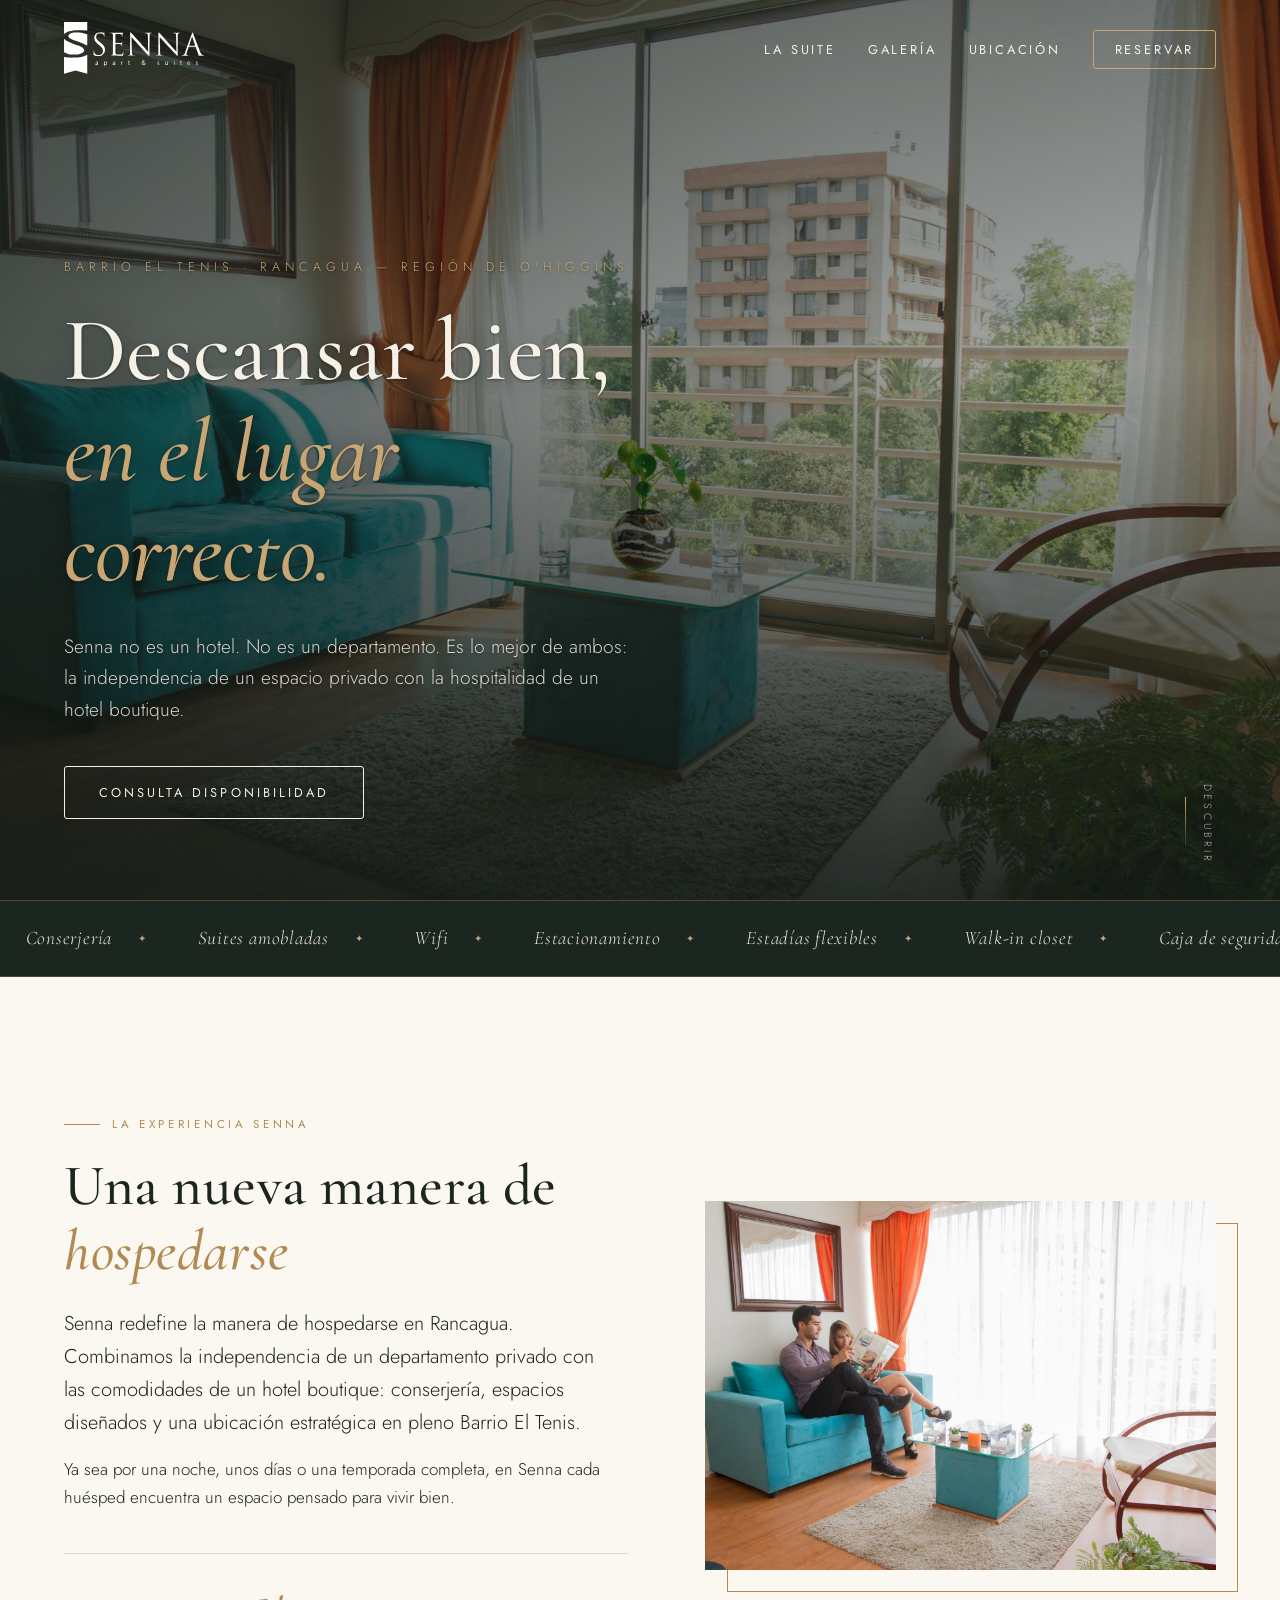
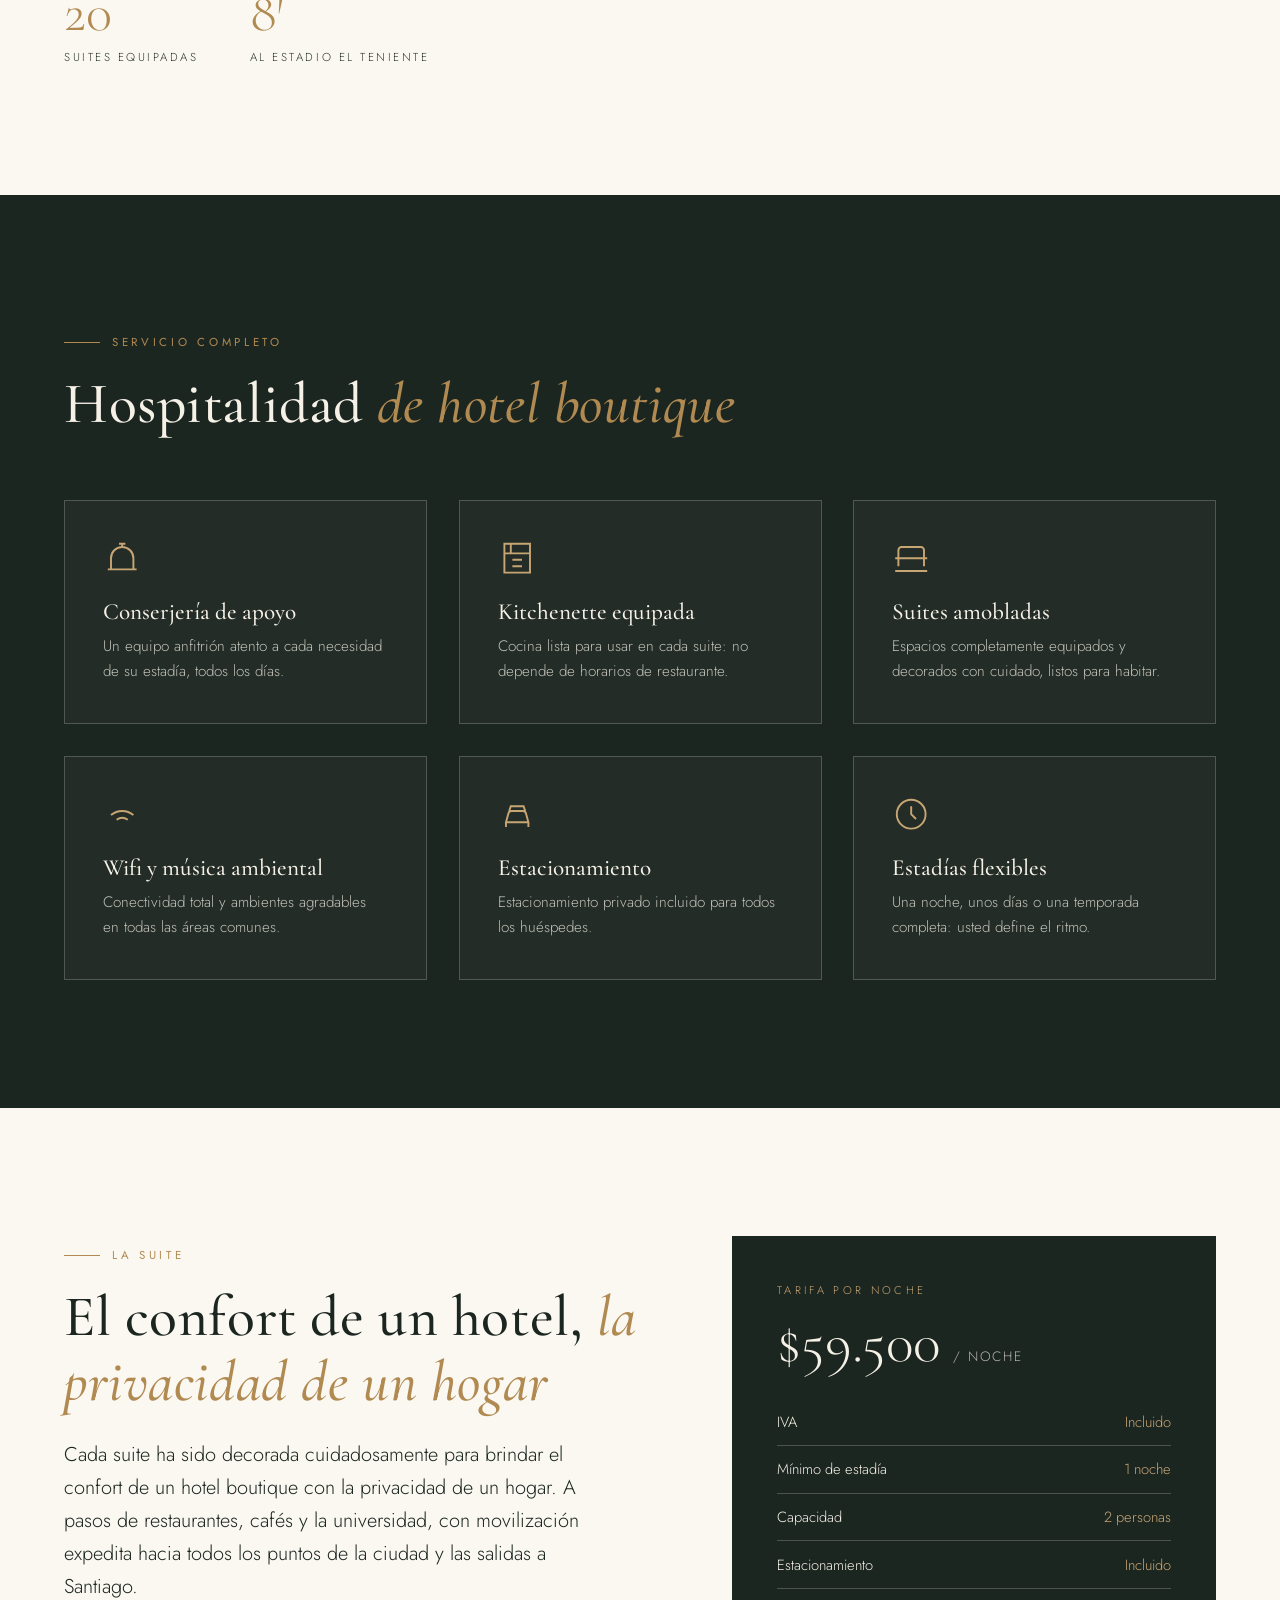
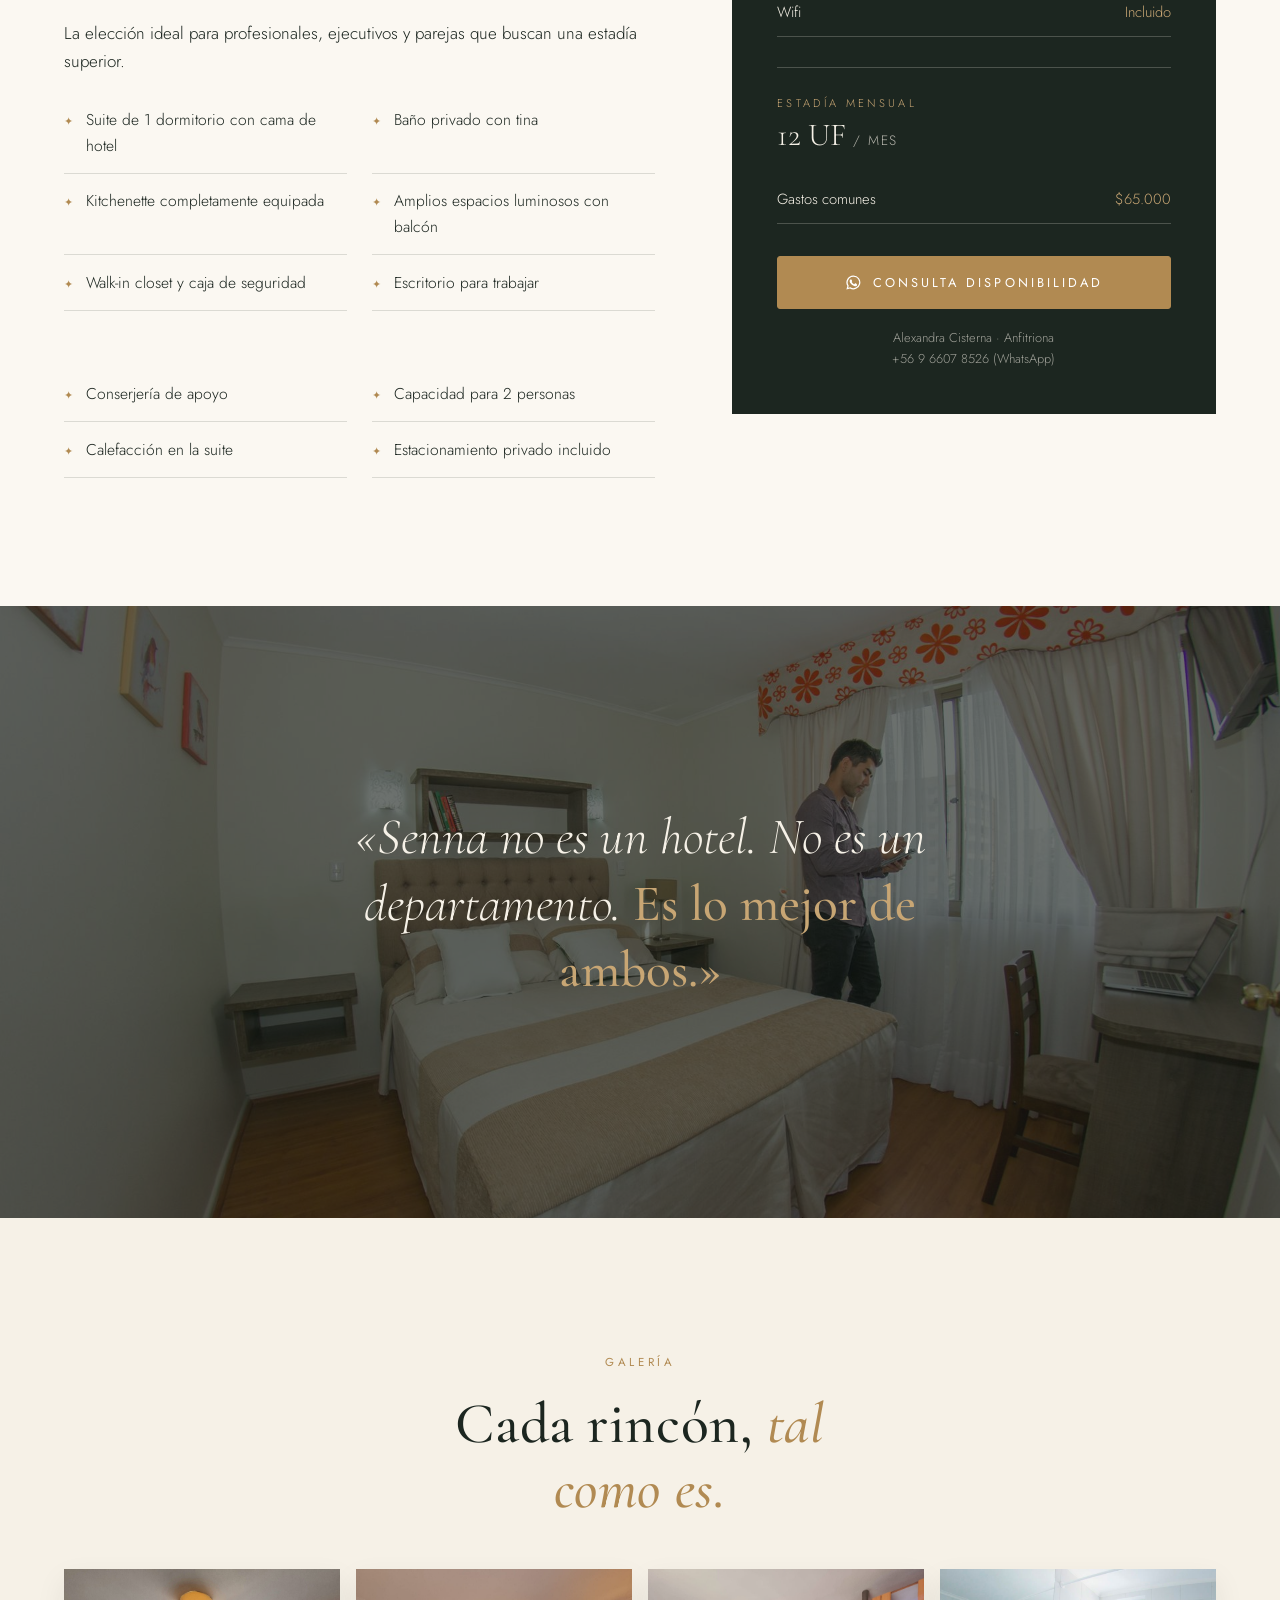
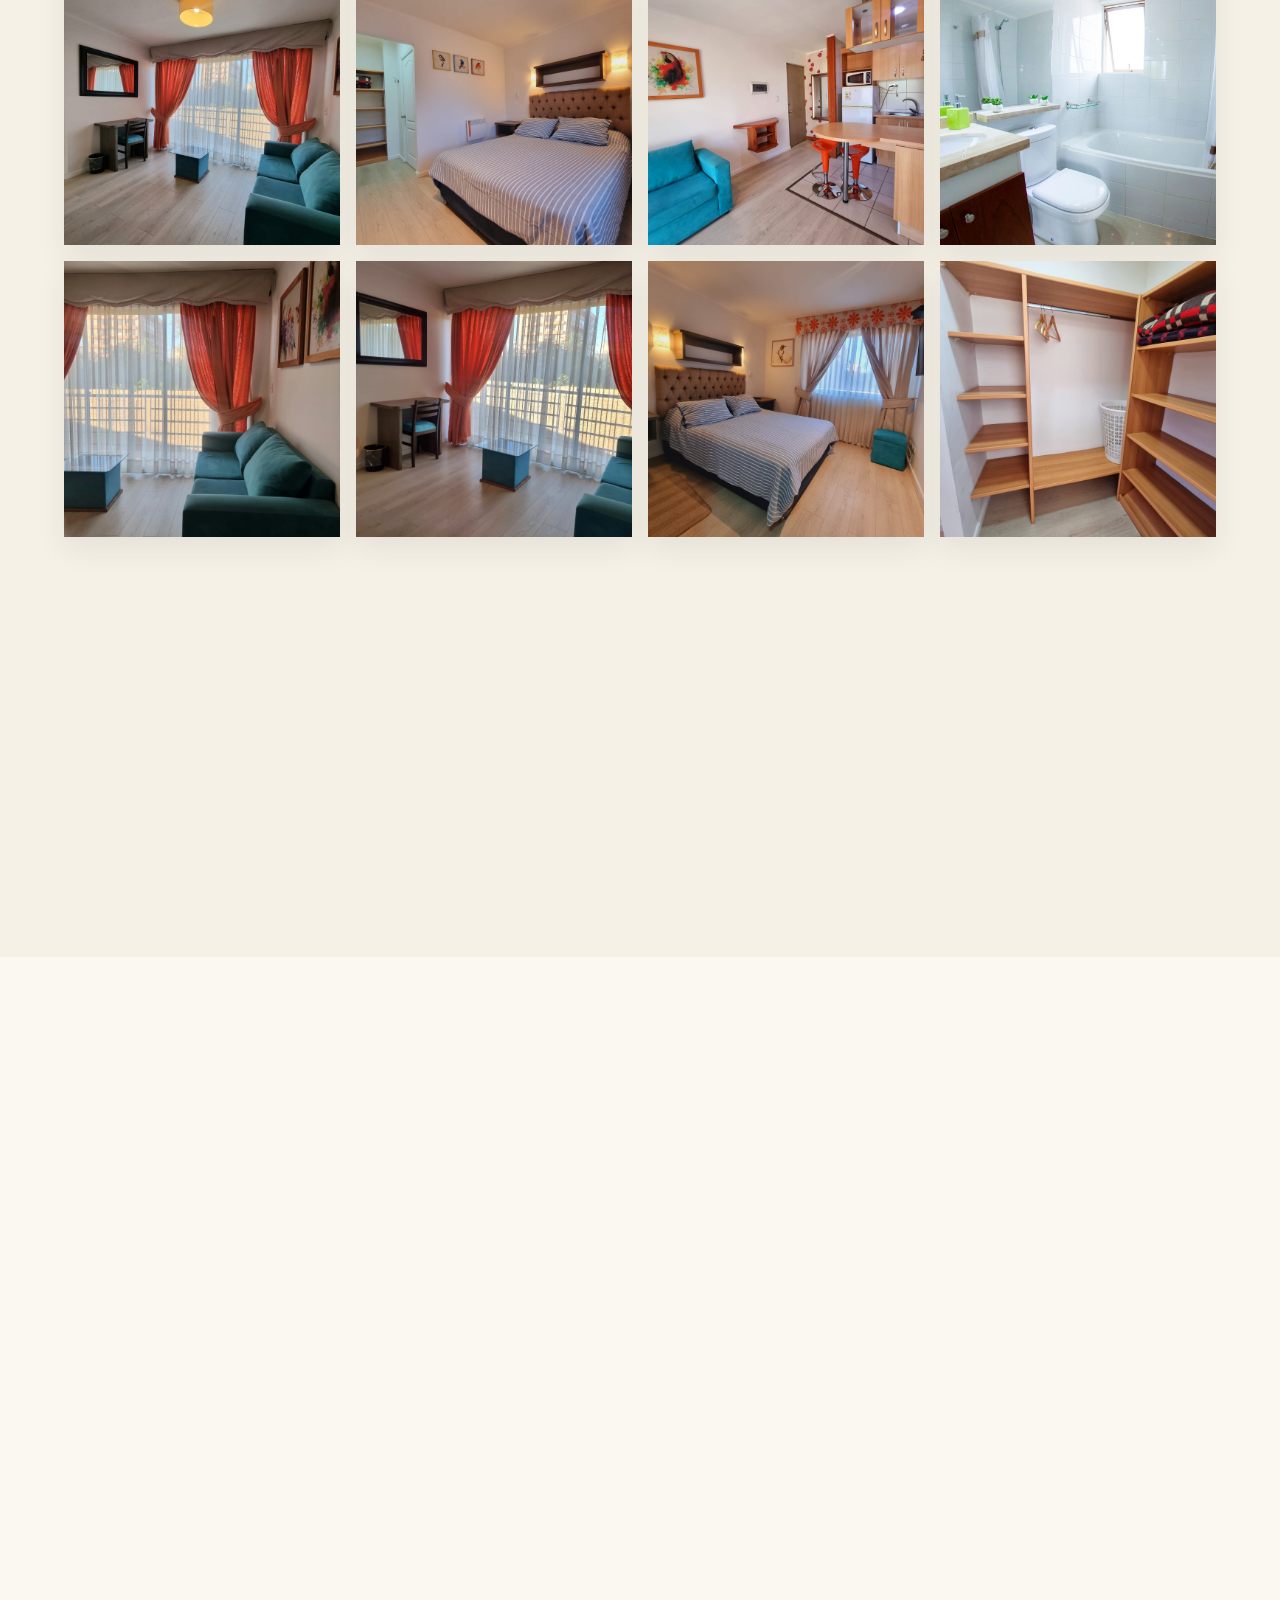
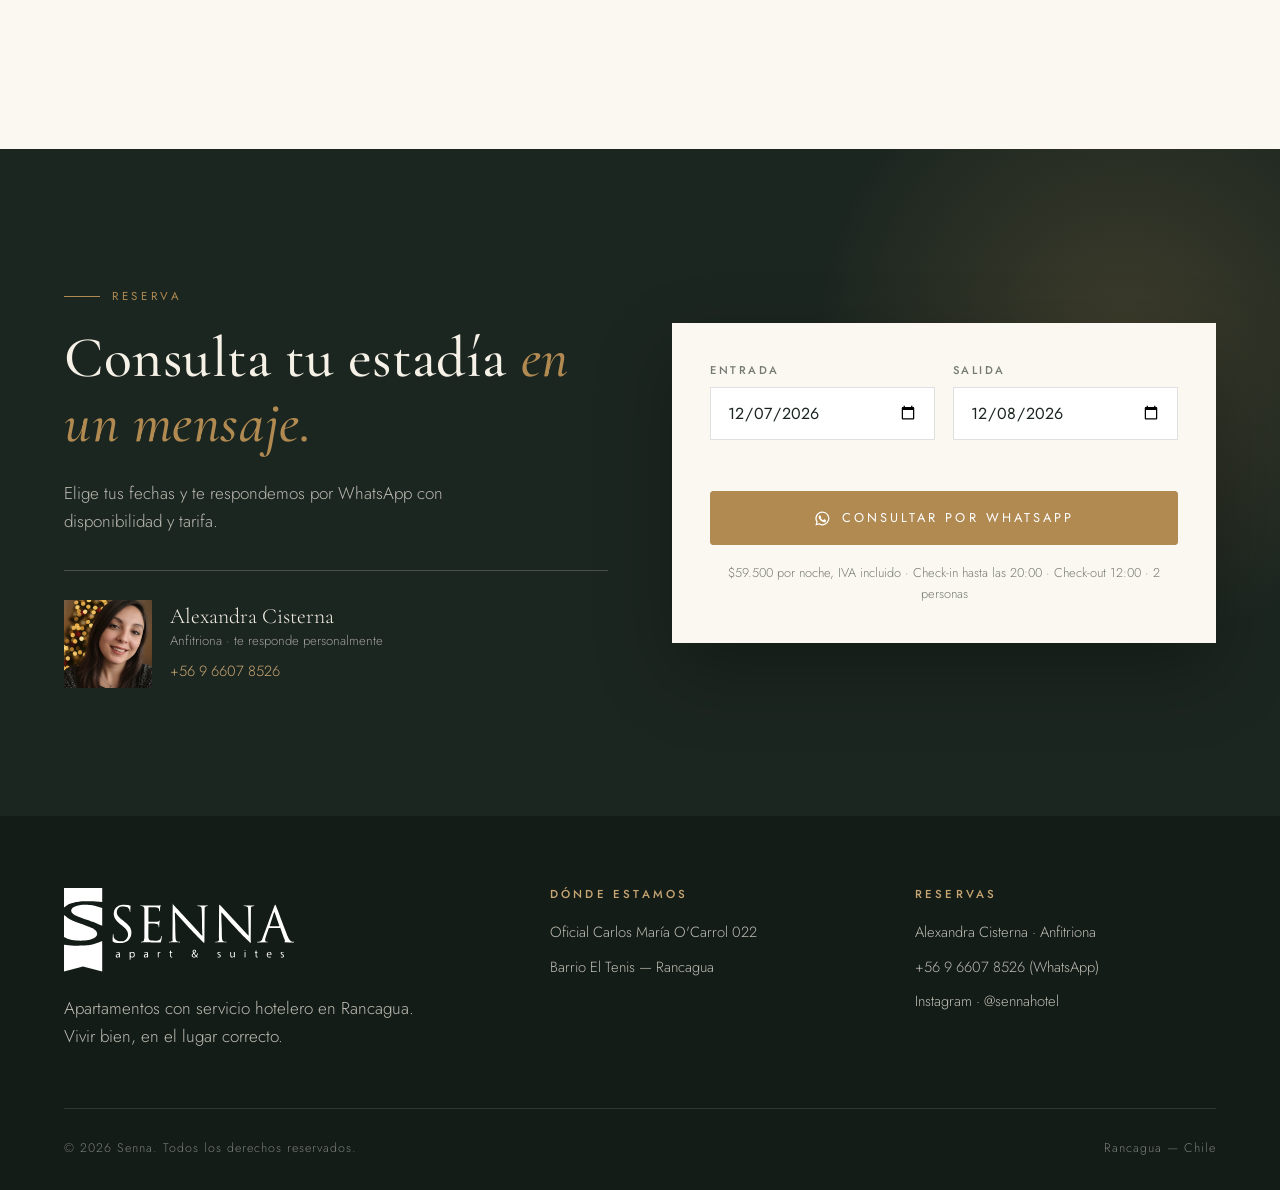
==== commit 4bee578f: "Enfoca el sitio en la sede Barrio El Tenis y suma reserva por WhatsApp El sitio pasa a cubrir una so" ====
--- a/sitio-web/index.html
+++ b/sitio-web/index.html
@@ -3,10 +3,14 @@
 <head>
   <meta charset="UTF-8" />
   <meta name="viewport" content="width=device-width, initial-scale=1.0" />
-  <title>Senna — Apartamentos con Servicio Hotelero · Rancagua y Requínoa</title>
-  <meta name="description" content="Senna es una cadena de apartamentos con servicio hotelero en la Región de O'Higgins. Suites amobladas en Barrio El Tenis, Rancagua, y estudio urbano en Requínoa. Vivir bien, en el lugar correcto." />
-  <meta property="og:title" content="Senna — Apartamentos con Servicio Hotelero" />
-  <meta property="og:description" content="La independencia de un departamento privado con las comodidades de un hotel boutique. Rancagua · Requínoa." />
+  <link rel="icon" href="assets/logo/favicon.ico" sizes="any" />
+  <link rel="icon" type="image/svg+xml" href="assets/logo/favicon.svg" />
+  <link rel="apple-touch-icon" href="assets/logo/apple-touch-icon.png" />
+  <meta name="theme-color" content="#1c2620" />
+  <title>Senna — Apartamentos con Servicio Hotelero en Rancagua</title>
+  <meta name="description" content="Senna Apart Hotel en el Barrio El Tenis, Rancagua: 20 suites amobladas con conserjería, wifi y estacionamiento incluido. Desde $59.500 por noche, IVA incluido." />
+  <meta property="og:title" content="Senna — Apartamentos con Servicio Hotelero en Rancagua" />
+  <meta property="og:description" content="La independencia de un departamento privado con las comodidades de un hotel boutique. Barrio El Tenis, Rancagua." />
   <meta property="og:image" content="assets/img/tenis-hero.jpg" />
   <link rel="preconnect" href="https://fonts.googleapis.com" />
   <link rel="preconnect" href="https://fonts.gstatic.com" crossorigin />
@@ -17,22 +21,24 @@
 
   <!-- Preloader -->
   <div class="preloader" aria-hidden="true">
-    <div class="preloader__mark">SEN<span>NA</span></div>
+    <div class="preloader__mark"><img src="assets/logo/senna-lockup-horizontal-white.svg" alt="" /></div>
   </div>
 
   <!-- Navegación -->
   <header class="nav">
     <div class="wrap nav__inner">
-      <a class="nav__logo" href="index.html" aria-label="Senna — inicio">SEN<span>NA</span></a>
+      <a class="nav__logo" href="index.html" aria-label="Senna apart &amp; suites — inicio">
+        <img src="assets/logo/senna-lockup-horizontal-white.svg" alt="Senna apart &amp; suites" width="578" height="211" />
+      </a>
       <button class="nav__burger" aria-label="Abrir menú" aria-expanded="false">
         <span></span><span></span><span></span>
       </button>
       <nav aria-label="Principal">
         <ul class="nav__links">
-          <li><a href="index.html#sedes">Sedes</a></li>
-          <li><a href="el-tenis.html">Barrio El Tenis</a></li>
-          <li><a href="requinoa.html">Requínoa</a></li>
-          <li><a class="nav__cta" href="index.html#contacto">Reservar</a></li>
+          <li><a href="#suite">La suite</a></li>
+          <li><a href="#galeria">Galería</a></li>
+          <li><a href="#ubicacion">Ubicación</a></li>
+          <li><a class="nav__cta" href="#reserva">Reservar</a></li>
         </ul>
       </nav>
     </div>
@@ -44,14 +50,14 @@
       <img src="assets/img/tenis-hero.jpg" alt="Living de una suite Senna con vista a Rancagua" fetchpriority="high" />
     </div>
     <div class="wrap hero__content">
-      <p class="hero__kicker" data-cascade style="--i:0">Rancagua · Requínoa — Región de O'Higgins</p>
-      <h1 class="hero__title" data-cascade style="--i:1">Vivir bien, <em>en el lugar correcto.</em></h1>
+      <p class="hero__kicker" data-cascade style="--i:0">Barrio El Tenis · Rancagua — Región de O'Higgins</p>
+      <h1 class="hero__title" data-cascade style="--i:1">Descansar bien, <em>en el lugar correcto.</em></h1>
       <p class="hero__sub" data-cascade style="--i:2">
         Senna no es un hotel. No es un departamento. Es lo mejor de ambos:
         la independencia de un espacio privado con la hospitalidad de un hotel boutique.
       </p>
       <div data-cascade style="--i:3">
-        <a class="btn btn--light" href="#sedes">Conocer las sedes</a>
+        <a class="btn btn--light" href="#reserva">Consulta disponibilidad</a>
       </div>
     </div>
     <span class="hero__scroll" aria-hidden="true">Descubrir</span>
@@ -62,9 +68,8 @@
     <div class="marquee__track">
       <div class="marquee__group">
         <span class="marquee__item">Conserjería</span>
-        <span class="marquee__item">Housekeeping</span>
         <span class="marquee__item">Suites amobladas</span>
-        <span class="marquee__item">Wifi &amp; TV cable</span>
+        <span class="marquee__item">Wifi</span>
         <span class="marquee__item">Estacionamiento</span>
         <span class="marquee__item">Estadías flexibles</span>
         <span class="marquee__item">Walk-in closet</span>
@@ -72,9 +77,8 @@
       </div>
       <div class="marquee__group">
         <span class="marquee__item">Conserjería</span>
-        <span class="marquee__item">Housekeeping</span>
         <span class="marquee__item">Suites amobladas</span>
-        <span class="marquee__item">Wifi &amp; TV cable</span>
+        <span class="marquee__item">Wifi</span>
         <span class="marquee__item">Estacionamiento</span>
         <span class="marquee__item">Estadías flexibles</span>
         <span class="marquee__item">Walk-in closet</span>
@@ -90,13 +94,13 @@
         <p class="eyebrow reveal">La experiencia Senna</p>
         <h2 class="section-title reveal" style="--d:0.08s">Una nueva manera de <em>hospedarse</em></h2>
         <p class="lead reveal" style="--d:0.16s">
-          Senna redefine la manera de hospedarse en la Región de O'Higgins.
-          Combinamos la independencia de un departamento privado con las comodidades
-          de un hotel boutique: conserjería, housekeeping, espacios diseñados y una
-          ubicación estratégica en cada una de nuestras sedes.
+          Senna redefine la manera de hospedarse en Rancagua. Combinamos la
+          independencia de un departamento privado con las comodidades de un hotel
+          boutique: conserjería, espacios diseñados y una ubicación
+          estratégica en pleno Barrio El Tenis.
         </p>
         <p class="reveal" style="--d:0.22s">
-          Ya sea por una noche, una semana o una temporada completa, en Senna cada
+          Ya sea por una noche, unos días o una temporada completa, en Senna cada
           huésped encuentra un espacio pensado para vivir bien.
         </p>
         <div class="intro__stats reveal" style="--d:0.3s">
@@ -105,12 +109,8 @@
             <div class="stat__label">Suites equipadas</div>
           </div>
           <div class="stat">
-            <div class="stat__num"><span data-count="2">0</span></div>
-            <div class="stat__label">Sedes en la región</div>
-          </div>
-          <div class="stat">
-            <div class="stat__num"><span data-count="15">0</span>&prime;</div>
-            <div class="stat__label">Entre ambas ciudades</div>
+            <div class="stat__num"><span data-count="8">0</span>&prime;</div>
+            <div class="stat__label">Al Estadio El Teniente</div>
           </div>
         </div>
       </div>
@@ -118,42 +118,6 @@
         <div class="frame">
           <img src="assets/img/tenis-lifestyle.jpg" alt="Huéspedes disfrutando el living de una suite Senna" loading="lazy" />
         </div>
-      </div>
-    </div>
-  </section>
-
-  <!-- Sedes -->
-  <section class="section section--cream" id="sedes">
-    <div class="wrap">
-      <div class="sedes__head">
-        <div>
-          <p class="eyebrow reveal">Nuestras sedes</p>
-          <h2 class="section-title reveal" style="--d:0.08s">Dos ubicaciones, <em>una misma hospitalidad</em></h2>
-        </div>
-        <p class="lead reveal" style="--d:0.16s">
-          De la sede insignia en pleno Barrio El Tenis al estudio urbano en el
-          corazón de Requínoa: cada espacio Senna está listo para habitar.
-        </p>
-      </div>
-      <div class="sedes__grid">
-        <a class="sede-card reveal" style="--d:0.1s" href="el-tenis.html">
-          <img src="assets/img/tenis-suite.jpg" alt="Suite con cama de hotel en Senna Barrio El Tenis" loading="lazy" />
-          <div class="sede-card__body">
-            <p class="sede-card__tag">Sede flagship · Rancagua</p>
-            <h3 class="sede-card__title">Barrio El Tenis</h3>
-            <p class="sede-card__meta">20 suites boutique · conserjería · housekeeping · estacionamiento incluido</p>
-            <span class="sede-card__link">Descubrir la sede</span>
-          </div>
-        </a>
-        <a class="sede-card reveal" style="--d:0.22s" href="requinoa.html">
-          <img src="assets/img/requinoa-hero.jpg" alt="Terraza con pérgola de Senna Requínoa" loading="lazy" />
-          <div class="sede-card__body">
-            <p class="sede-card__tag">Estudio urbano · Requínoa</p>
-            <h3 class="sede-card__title">Requínoa</h3>
-            <p class="sede-card__meta">Estudio listo para habitar · terraza · lavandería · a 15 minutos de Rancagua</p>
-            <span class="sede-card__link">Descubrir la sede</span>
-          </div>
-        </a>
       </div>
     </div>
   </section>
@@ -173,10 +137,10 @@
         </div>
         <div class="service reveal" style="--d:0.12s">
           <div class="service__icon" aria-hidden="true">
-            <svg viewBox="0 0 24 24" fill="none" stroke="currentColor" stroke-width="1.2"><path d="M4 21h16M6 21V8l6-4 6 4v13M9 21v-5h6v5"/></svg>
-          </div>
-          <h3>Housekeeping</h3>
-          <p>Servicio de aseo dos veces por semana para que solo se preocupe de vivir.</p>
+            <svg viewBox="0 0 24 24" fill="none" stroke="currentColor" stroke-width="1.2"><path d="M4 3h16v18H4zM4 9h16M8 3v6M9 13h6M9 17h6"/></svg>
+          </div>
+          <h3>Kitchenette equipada</h3>
+          <p>Cocina lista para usar en cada suite: no depende de horarios de restaurante.</p>
         </div>
         <div class="service reveal" style="--d:0.19s">
           <div class="service__icon" aria-hidden="true">
@@ -189,7 +153,7 @@
           <div class="service__icon" aria-hidden="true">
             <svg viewBox="0 0 24 24" fill="none" stroke="currentColor" stroke-width="1.2"><path d="M5 12.55a11 11 0 0 1 14 0M8.5 15.5a6 6 0 0 1 7 0M12 19h.01"/></svg>
           </div>
-          <h3>Wifi, TV cable y música</h3>
+          <h3>Wifi y música ambiental</h3>
           <p>Conectividad total y ambientes agradables en todas las áreas comunes.</p>
         </div>
         <div class="service reveal" style="--d:0.12s">
@@ -197,16 +161,75 @@
             <svg viewBox="0 0 24 24" fill="none" stroke="currentColor" stroke-width="1.2"><path d="M5 17h14l-1.5-5.5a2 2 0 0 0-1.93-1.5H8.43a2 2 0 0 0-1.93 1.5L5 17Zm0 0v3m14-3v3M7 10l1-3h8l1 3"/></svg>
           </div>
           <h3>Estacionamiento</h3>
-          <p>Estacionamiento privado incluido en la sede Barrio El Tenis.</p>
+          <p>Estacionamiento privado incluido para todos los huéspedes.</p>
         </div>
         <div class="service reveal" style="--d:0.19s">
           <div class="service__icon" aria-hidden="true">
             <svg viewBox="0 0 24 24" fill="none" stroke="currentColor" stroke-width="1.2"><circle cx="12" cy="12" r="9"/><path d="M12 7v5l3 3"/></svg>
           </div>
           <h3>Estadías flexibles</h3>
-          <p>Una noche, una semana o una temporada completa: usted define el ritmo.</p>
-        </div>
-      </div>
+          <p>Una noche, unos días o una temporada completa: usted define el ritmo.</p>
+        </div>
+      </div>
+    </div>
+  </section>
+
+  <!-- La suite + tarifa -->
+  <section class="section" id="suite">
+    <div class="wrap ficha__grid">
+      <div>
+        <p class="eyebrow reveal">La suite</p>
+        <h2 class="section-title reveal" style="--d:0.08s">El confort de un hotel, <em>la privacidad de un hogar</em></h2>
+        <p class="lead reveal" style="--d:0.16s">
+          Cada suite ha sido decorada cuidadosamente para brindar el confort de un
+          hotel boutique con la privacidad de un hogar. A pasos de restaurantes, cafés
+          y la universidad, con movilización expedita hacia todos los puntos de la
+          ciudad y las salidas a Santiago.
+        </p>
+        <p class="reveal" style="--d:0.22s">
+          La elección ideal para profesionales, ejecutivos y parejas que buscan una
+          estadía superior.
+        </p>
+        <ul class="ficha__features">
+          <li class="reveal" style="--d:0.05s">Suite de 1 dormitorio con cama de hotel</li>
+          <li class="reveal" style="--d:0.1s">Baño privado con tina</li>
+          <li class="reveal" style="--d:0.15s">Kitchenette completamente equipada</li>
+          <li class="reveal" style="--d:0.2s">Amplios espacios luminosos con balcón</li>
+          <li class="reveal" style="--d:0.25s">Walk-in closet y caja de seguridad</li>
+          <li class="reveal" style="--d:0.3s">Escritorio para trabajar</li>
+          <li class="reveal" style="--d:0.35s">Salas de estar en todos los pisos</li>
+          <li class="reveal" style="--d:0.4s">Zona wifi y música ambiental</li>
+          <li class="reveal" style="--d:0.45s">Conserjería de apoyo</li>
+          <li class="reveal" style="--d:0.55s">Capacidad para 2 personas</li>
+          <li class="reveal" style="--d:0.6s">Calefacción en la suite</li>
+          <li class="reveal" style="--d:0.6s">Estacionamiento privado incluido</li>
+        </ul>
+      </div>
+
+      <!-- Tarifas -->
+      <aside class="tarifa-card reveal reveal-right" id="tarifas" style="--d:0.2s">
+        <p class="tarifa-card__label">Tarifa por noche</p>
+        <div class="tarifa-card__price">$59.500 <small>/ noche</small></div>
+        <ul class="tarifa-card__rows">
+          <li><span>IVA</span><span>Incluido</span></li>
+          <li><span>Mínimo de estadía</span><span>1 noche</span></li>
+          <li><span>Capacidad</span><span>2 personas</span></li>
+          <li><span>Estacionamiento</span><span>Incluido</span></li>
+          <li><span>Wifi</span><span>Incluido</span></li>
+        </ul>
+        <div class="tarifa-card__alt">
+          <p class="tarifa-card__label">Estadía mensual</p>
+          <div class="tarifa-card__price tarifa-card__price--sm">12 UF <small>/ mes</small></div>
+          <ul class="tarifa-card__rows">
+            <li><span>Gastos comunes</span><span>$65.000</span></li>
+          </ul>
+        </div>
+        <a class="btn btn--solid" href="https://wa.me/56966078526?text=Hola%20Alexandra%2C%20escribo%20desde%20el%20sitio%20web%20de%20Senna%20Apart%20Hotel.%20Quiero%20m%C3%A1s%20informaci%C3%B3n%20sobre%20la%20disponibilidad%20y%20las%20tarifas%20para%20una%20estad%C3%ADa.%20%C2%BFMe%20ayudas%3F" target="_blank" rel="noopener">
+          <svg viewBox="0 0 24 24" fill="currentColor" aria-hidden="true"><path d="M12 2a10 10 0 0 0-8.6 15.1L2 22l5-1.3A10 10 0 1 0 12 2Zm0 18.2c-1.5 0-3-.4-4.2-1.2l-.3-.2-3 .8.8-2.9-.2-.3a8.2 8.2 0 1 1 6.9 3.8Zm4.5-6.1c-.2-.1-1.5-.7-1.7-.8-.2-.1-.4-.1-.6.1-.2.2-.6.8-.8 1-.1.2-.3.2-.5.1a6.7 6.7 0 0 1-3.3-2.9c-.3-.4 0-.5.2-.7l.4-.5c.1-.2.1-.4 0-.5l-.8-1.8c-.2-.5-.4-.4-.6-.4h-.5c-.2 0-.5.1-.7.3-.2.3-.9.9-.9 2.2s.9 2.5 1.1 2.7c.1.2 1.8 2.8 4.5 3.9 2.6 1.1 2.6.7 3.1.7.5-.1 1.5-.6 1.7-1.2.2-.6.2-1.1.2-1.2l-.6-.3Z"/></svg>
+          Consulta disponibilidad
+        </a>
+        <p class="tarifa-card__note">Alexandra Cisterna · Anfitriona<br />+56 9 6607 8526 (WhatsApp)</p>
+      </aside>
     </div>
   </section>
 
@@ -223,26 +246,94 @@
     </div>
   </section>
 
-  <!-- Contacto -->
-  <section class="section section--ink contacto" id="contacto">
+  <!-- Galería -->
+  <section class="section section--cream" id="galeria">
+    <div class="wrap galeria__head">
+      <p class="eyebrow reveal">Galería</p>
+      <h2 class="section-title reveal" style="--d:0.08s">Cada rincón, <em>tal como es.</em></h2>
+    </div>
     <div class="wrap">
-      <p class="eyebrow reveal" style="justify-content:center">Reservas y consultas</p>
-      <h2 class="section-title reveal" style="--d:0.08s">Su próxima estadía <em>comienza aquí</em></h2>
-      <p class="contacto__lead reveal" style="--d:0.16s">
-        Escríbanos por WhatsApp y Alexandra Cisterna, nuestra anfitriona,
-        le ayudará a encontrar el espacio Senna perfecto para su estadía.
-      </p>
-      <div class="contacto__cards">
-        <div class="contacto-card reveal" style="--d:0.1s">
-          <p class="contacto-card__sede">Senna · Rancagua y Requínoa</p>
-          <h3>Alexandra Cisterna</h3>
-          <p class="contacto-card__rol">Anfitriona</p>
-          <a class="btn btn--light" href="https://wa.me/56966078526?text=Hola%20Alexandra%2C%20quiero%20consultar%20por%20una%20estad%C3%ADa%20en%20Senna" target="_blank" rel="noopener">
-            <svg viewBox="0 0 24 24" fill="currentColor" aria-hidden="true"><path d="M12 2a10 10 0 0 0-8.6 15.1L2 22l5-1.3A10 10 0 1 0 12 2Zm0 18.2c-1.5 0-3-.4-4.2-1.2l-.3-.2-3 .8.8-2.9-.2-.3a8.2 8.2 0 1 1 6.9 3.8Zm4.5-6.1c-.2-.1-1.5-.7-1.7-.8-.2-.1-.4-.1-.6.1-.2.2-.6.8-.8 1-.1.2-.3.2-.5.1a6.7 6.7 0 0 1-3.3-2.9c-.3-.4 0-.5.2-.7l.4-.5c.1-.2.1-.4 0-.5l-.8-1.8c-.2-.5-.4-.4-.6-.4h-.5c-.2 0-.5.1-.7.3-.2.3-.9.9-.9 2.2s.9 2.5 1.1 2.7c.1.2 1.8 2.8 4.5 3.9 2.6 1.1 2.6.7 3.1.7.5-.1 1.5-.6 1.7-1.2.2-.6.2-1.1.2-1.2l-.6-.3Z"/></svg>
-            +56 9 6607 8526
-          </a>
-        </div>
-      </div>
+      <div class="galeria__grid galeria__grid--cuadrada">
+        <button class="galeria__item reveal" style="--d:0.05s"><img src="assets/img/tenis-living.jpg" alt="Living de la suite con sofá y balcón" loading="lazy" /></button>
+        <button class="galeria__item reveal" style="--d:0.1s"><img src="assets/img/tenis-suite-2.jpg" alt="Dormitorio con cama de hotel" loading="lazy" /></button>
+        <button class="galeria__item reveal" style="--d:0.15s"><img src="assets/img/tenis-cocina.jpg" alt="Kitchenette equipada con barra" loading="lazy" /></button>
+        <button class="galeria__item reveal" style="--d:0.2s"><img src="assets/img/tenis-bano.jpg" alt="Baño privado con tina" loading="lazy" /></button>
+        <button class="galeria__item reveal" style="--d:0.05s"><img src="assets/img/tenis-living-2.jpg" alt="Living con cortinas y vista al balcón" loading="lazy" /></button>
+        <button class="galeria__item reveal" style="--d:0.1s"><img src="assets/img/tenis-escritorio.jpg" alt="Escritorio de trabajo con luz natural" loading="lazy" /></button>
+        <button class="galeria__item reveal" style="--d:0.15s"><img src="assets/img/tenis-suite-3.jpg" alt="Dormitorio luminoso en tonos neutros" loading="lazy" /></button>
+        <button class="galeria__item reveal" style="--d:0.2s"><img src="assets/img/tenis-closet.jpg" alt="Walk-in closet de la suite" loading="lazy" /></button>
+        <button class="galeria__item reveal" style="--d:0.05s"><img src="assets/img/tenis-suite.jpg" alt="Suite con cama de hotel y respaldo capitoné" loading="lazy" /></button>
+        <button class="galeria__item reveal" style="--d:0.1s"><img src="assets/img/tenis-lobby.jpg" alt="Recepción de Senna Apart Hotel" loading="lazy" /></button>
+        <button class="galeria__item reveal" style="--d:0.15s"><img src="assets/img/tenis-suite-4.jpg" alt="Dormitorio de otra unidad" loading="lazy" /></button>
+        <button class="galeria__item reveal" style="--d:0.2s"><img src="assets/img/tenis-exterior.jpg" alt="Edificio Senna en el Barrio El Tenis" loading="lazy" /></button>
+      </div>
+    </div>
+  </section>
+
+  <!-- Ubicación -->
+  <section class="section" id="ubicacion">
+    <div class="wrap ubicacion__grid">
+      <div>
+        <p class="eyebrow reveal">Ubicación</p>
+        <h2 class="section-title reveal" style="--d:0.08s">Barrio El Tenis, <em>Rancagua.</em></h2>
+        <p class="ubicacion__entorno reveal" style="--d:0.14s">Restaurantes, cafés y universidad a pasos.</p>
+        <p class="ubicacion__direccion reveal" style="--d:0.18s">Oficial Carlos María O'Carrol 022</p>
+        <ul class="ubicacion__distancias">
+          <li class="reveal" style="--d:0.1s"><span class="ubicacion__lugar">Estadio El Teniente</span><span class="ubicacion__valor">8 minutos · caminando</span></li>
+          <li class="reveal" style="--d:0.16s"><span class="ubicacion__lugar">Casino Monticello</span><span class="ubicacion__valor">30 km · auto</span></li>
+          <li class="reveal" style="--d:0.22s"><span class="ubicacion__lugar">Centro de Convenciones Monticello</span><span class="ubicacion__valor">30 km · auto</span></li>
+          <li class="reveal" style="--d:0.28s"><span class="ubicacion__lugar">Aeropuerto Internacional de Santiago (SCL)</span><span class="ubicacion__valor">96 km · auto</span></li>
+        </ul>
+      </div>
+      <div class="reveal reveal-scale" style="--d:0.2s">
+        <div class="ubicacion__map">
+          <iframe
+            src="https://www.google.com/maps?q=-34.1723848,-70.7346105&z=16&output=embed"
+            title="Mapa — Senna, Oficial Carlos María O'Carrol 022, Rancagua"
+            loading="lazy"
+            referrerpolicy="no-referrer-when-downgrade"
+            allowfullscreen></iframe>
+        </div>
+        <a class="ubicacion__link" href="https://www.google.com/maps/place/Senna+Departamentos+amoblados/@-34.1723848,-70.7346105,17z" target="_blank" rel="noopener">Abrir en Google Maps</a>
+      </div>
+    </div>
+  </section>
+
+  <!-- Reserva -->
+  <section class="section section--ink reserva" id="reserva">
+    <div class="wrap reserva__grid">
+      <div>
+        <p class="eyebrow reveal">Reserva</p>
+        <h2 class="section-title reveal" style="--d:0.08s">Consulta tu estadía <em>en un mensaje.</em></h2>
+        <p class="reserva__nota reveal" style="--d:0.16s">
+          Elige tus fechas y te respondemos por WhatsApp con disponibilidad y tarifa.
+        </p>
+        <div class="reserva__anfitriona reveal" style="--d:0.22s">
+          <img src="assets/img/anfitriona.jpg" alt="Alexandra Cisterna, anfitriona de Senna" width="640" height="640" loading="lazy" />
+          <div>
+            <p class="reserva__anfitriona-nombre">Alexandra Cisterna</p>
+            <p class="reserva__anfitriona-rol">Anfitriona · te responde personalmente</p>
+            <a href="https://wa.me/56966078526?text=Te%20contacto%20por%20Senna%20Apart%20Hotel" target="_blank" rel="noopener">+56 9 6607 8526</a>
+          </div>
+        </div>
+      </div>
+
+      <form class="reserva__form reveal reveal-right" id="form-reserva" style="--d:0.2s">
+        <div class="reserva__campo">
+          <label for="checkin">Entrada</label>
+          <input type="date" id="checkin" name="checkin" required />
+        </div>
+        <div class="reserva__campo">
+          <label for="checkout">Salida</label>
+          <input type="date" id="checkout" name="checkout" required />
+        </div>
+        <p class="reserva__ayuda" id="reserva-ayuda" role="status" aria-live="polite"></p>
+        <a class="btn btn--solid reserva__cta" id="reserva-cta" href="https://wa.me/56966078526" target="_blank" rel="noopener">
+          <svg viewBox="0 0 24 24" fill="currentColor" aria-hidden="true"><path d="M12 2a10 10 0 0 0-8.6 15.1L2 22l5-1.3A10 10 0 1 0 12 2Zm0 18.2c-1.5 0-3-.4-4.2-1.2l-.3-.2-3 .8.8-2.9-.2-.3a8.2 8.2 0 1 1 6.9 3.8Zm4.5-6.1c-.2-.1-1.5-.7-1.7-.8-.2-.1-.4-.1-.6.1-.2.2-.6.8-.8 1-.1.2-.3.2-.5.1a6.7 6.7 0 0 1-3.3-2.9c-.3-.4 0-.5.2-.7l.4-.5c.1-.2.1-.4 0-.5l-.8-1.8c-.2-.5-.4-.4-.6-.4h-.5c-.2 0-.5.1-.7.3-.2.3-.9.9-.9 2.2s.9 2.5 1.1 2.7c.1.2 1.8 2.8 4.5 3.9 2.6 1.1 2.6.7 3.1.7.5-.1 1.5-.6 1.7-1.2.2-.6.2-1.1.2-1.2l-.6-.3Z"/></svg>
+          Consultar por WhatsApp
+        </a>
+        <p class="reserva__check">$59.500 por noche, IVA incluido · Check-in hasta las 20:00 · Check-out 12:00 · 2 personas</p>
+      </form>
     </div>
   </section>
 
@@ -251,35 +342,41 @@
     <div class="wrap">
       <div class="footer__grid">
         <div>
-          <div class="footer__logo">SEN<span>NA</span></div>
-          <p>Cadena de apartamentos con servicio hotelero en la Región de O'Higgins.<br />Vivir bien, en el lugar correcto.</p>
+          <div class="footer__logo"><img src="assets/logo/senna-lockup-horizontal-white.svg" alt="Senna apart &amp; suites" width="578" height="211" loading="lazy" /></div>
+          <p>Apartamentos con servicio hotelero en Rancagua.<br />Vivir bien, en el lugar correcto.</p>
         </div>
         <div>
-          <h4>Sedes</h4>
+          <h4>Dónde estamos</h4>
           <ul>
-            <li><a href="el-tenis.html">Barrio El Tenis — Rancagua</a></li>
-            <li><a href="requinoa.html">Comercio 15 — Requínoa</a></li>
+            <li><a href="#ubicacion">Oficial Carlos María O'Carrol 022</a></li>
+            <li><a href="#ubicacion">Barrio El Tenis — Rancagua</a></li>
           </ul>
         </div>
         <div>
           <h4>Reservas</h4>
           <ul>
-            <li><a href="https://wa.me/56966078526" target="_blank" rel="noopener">Alexandra Cisterna · Anfitriona</a></li>
-            <li><a href="https://wa.me/56966078526" target="_blank" rel="noopener">+56 9 6607 8526 (WhatsApp)</a></li>
+            <li><a href="https://wa.me/56966078526?text=Te%20contacto%20por%20Senna%20Apart%20Hotel" target="_blank" rel="noopener">Alexandra Cisterna · Anfitriona</a></li>
+            <li><a href="https://wa.me/56966078526?text=Te%20contacto%20por%20Senna%20Apart%20Hotel" target="_blank" rel="noopener">+56 9 6607 8526 (WhatsApp)</a></li>
+            <li><a href="https://www.instagram.com/sennahotel/" target="_blank" rel="noopener">Instagram · @sennahotel</a></li>
           </ul>
         </div>
       </div>
       <div class="footer__base">
         <span>© <span data-year>2026</span> Senna. Todos los derechos reservados.</span>
-        <span>Rancagua · Requínoa — Chile</span>
+        <span>Rancagua — Chile</span>
       </div>
     </div>
   </footer>
 
-  <!-- WhatsApp flotante -->
-  <a class="wsp-float" href="https://wa.me/56966078526" target="_blank" rel="noopener" aria-label="Escribir por WhatsApp">
-    <svg viewBox="0 0 24 24" fill="currentColor" aria-hidden="true"><path d="M12 2a10 10 0 0 0-8.6 15.1L2 22l5-1.3A10 10 0 1 0 12 2Zm0 18.2c-1.5 0-3-.4-4.2-1.2l-.3-.2-3 .8.8-2.9-.2-.3a8.2 8.2 0 1 1 6.9 3.8Zm4.5-6.1c-.2-.1-1.5-.7-1.7-.8-.2-.1-.4-.1-.6.1-.2.2-.6.8-.8 1-.1.2-.3.2-.5.1a6.7 6.7 0 0 1-3.3-2.9c-.3-.4 0-.5.2-.7l.4-.5c.1-.2.1-.4 0-.5l-.8-1.8c-.2-.5-.4-.4-.6-.4h-.5c-.2 0-.5.1-.7.3-.2.3-.9.9-.9 2.2s.9 2.5 1.1 2.7c.1.2 1.8 2.8 4.5 3.9 2.6 1.1 2.6.7 3.1.7.5-.1 1.5-.6 1.7-1.2.2-.6.2-1.1.2-1.2l-.6-.3Z"/></svg>
-  </a>
+  <!-- Lightbox -->
+  <div class="lightbox" role="dialog" aria-modal="true" aria-label="Galería de imágenes">
+    <img src="" alt="" />
+    <button class="lightbox__btn lightbox__close" aria-label="Cerrar">✕</button>
+    <button class="lightbox__btn lightbox__prev" aria-label="Anterior">←</button>
+    <button class="lightbox__btn lightbox__next" aria-label="Siguiente">→</button>
+    <span class="lightbox__count"></span>
+  </div>
+
 
   <script src="js/main.js"></script>
 </body>
--- a/sitio-web/css/styles.css
+++ b/sitio-web/css/styles.css
@@ -22,6 +22,8 @@
   --ease-out: cubic-bezier(0.22, 1, 0.36, 1);
   --ease-soft: cubic-bezier(0.45, 0, 0.15, 1);
 
+  --radio-btn: 3px;        /* único radio del sitio: los CTA */
+
   --pad: clamp(1.25rem, 5vw, 4rem);
   --section: clamp(4.5rem, 10vw, 8.5rem);
 }
@@ -167,7 +169,10 @@
   animation: preloader-in 1.1s var(--ease-out) 0.1s forwards;
 }
 
-.preloader__mark span { color: var(--brass-soft); }
+.preloader__mark img {
+  width: clamp(180px, 42vw, 300px);
+  height: auto;
+}
 
 @keyframes preloader-in {
   from { opacity: 0; transform: translateY(0.8rem); letter-spacing: 0.6em; }
@@ -208,14 +213,14 @@
 .nav__logo {
   position: relative;
   z-index: 121;
-  font-family: var(--font-display);
-  font-size: 1.55rem;
-  letter-spacing: 0.34em;
-  text-indent: 0.34em;
-  font-weight: 500;
-}
-
-.nav__logo span { color: var(--brass-soft); }
+  display: block;
+}
+
+.nav__logo img {
+  height: clamp(2.6rem, 4vw, 3.3rem);
+  width: auto;
+  display: block;
+}
 
 .nav__links {
   display: flex;
@@ -256,6 +261,7 @@
 
 .nav__cta {
   border: 1px solid var(--brass-soft);
+  border-radius: var(--radio-btn);
   padding: 0.55rem 1.3rem !important;
   transition: background 0.35s var(--ease-soft), color 0.35s var(--ease-soft);
 }
@@ -291,6 +297,10 @@
 .nav__burger.is-open span:nth-child(3) { transform: translateY(-8.5px) rotate(-45deg); }
 
 @media (max-width: 860px) {
+  /* El <nav> solo contiene el menú, que en móvil es un overlay fijo:
+     con display:contents deja de ocupar un hueco y el botón queda a la derecha. */
+  .nav__inner > nav { display: contents; }
+
   .nav__burger { display: flex; color: var(--cream); }
 
   .nav__links {
@@ -477,6 +487,7 @@
   border: 1px solid var(--brass);
   color: inherit;
   background: transparent;
+  border-radius: var(--radio-btn);
   cursor: pointer;
   overflow: hidden;
   transition: color 0.4s var(--ease-soft), border-color 0.4s var(--ease-soft);
@@ -1013,7 +1024,6 @@
   color: var(--cream);
   width: 2.9rem;
   height: 2.9rem;
-  border-radius: 50%;
   display: grid;
   place-items: center;
   cursor: pointer;
@@ -1178,14 +1188,13 @@
 }
 
 .footer__logo {
-  font-family: var(--font-display);
-  font-size: 1.9rem;
-  letter-spacing: 0.34em;
-  color: var(--cream);
-  margin-bottom: 1rem;
-}
-
-.footer__logo span { color: var(--brass-soft); }
+  margin-bottom: 1.4rem;
+}
+
+.footer__logo img {
+  width: min(230px, 70%);
+  height: auto;
+}
 
 .footer h4 {
   font-family: var(--font-body);
@@ -1220,45 +1229,6 @@
 }
 
 /* ------------------------------------------------------------
-   Botón flotante WhatsApp
-   ------------------------------------------------------------ */
-
-.wsp-float {
-  position: fixed;
-  right: 1.4rem;
-  bottom: 1.4rem;
-  z-index: 90;
-  width: 3.4rem;
-  height: 3.4rem;
-  border-radius: 50%;
-  display: grid;
-  place-items: center;
-  background: var(--teal);
-  color: var(--white);
-  box-shadow: 0 12px 30px rgba(20, 28, 23, 0.35);
-  transition: transform 0.4s var(--ease-out), background 0.3s;
-}
-
-.wsp-float:hover { transform: translateY(-4px) scale(1.06); background: #348a86; }
-
-.wsp-float svg { width: 1.7rem; height: 1.7rem; }
-
-.wsp-float::before {
-  content: "";
-  position: absolute;
-  inset: 0;
-  border-radius: inherit;
-  border: 1px solid var(--teal);
-  animation: wsp-ring 2.6s var(--ease-soft) infinite;
-}
-
-@keyframes wsp-ring {
-  0%   { transform: scale(1); opacity: 0.8; }
-  70%  { transform: scale(1.55); opacity: 0; }
-  100% { transform: scale(1.55); opacity: 0; }
-}
-
-/* ------------------------------------------------------------
    Accesibilidad — reduce motion
    ------------------------------------------------------------ */
 
@@ -1278,3 +1248,250 @@
 
   .marquee__track { animation: none; }
 }
+
+/* ------------------------------------------------------------
+   Galería — grilla cuadrada
+   ------------------------------------------------------------ */
+
+.galeria__head { margin-bottom: clamp(2rem, 4vw, 3rem); text-align: center; }
+.galeria__head .eyebrow::before { display: none; }
+.galeria__head .section-title { max-width: 18ch; margin-inline: auto; }
+
+.galeria__grid--cuadrada {
+  grid-auto-rows: auto;
+  margin-top: 0;
+}
+
+.galeria__grid--cuadrada .galeria__item {
+  aspect-ratio: 1 / 1;
+  box-shadow: 0 12px 28px rgba(28, 38, 32, 0.08);
+  transition: box-shadow 0.4s var(--ease-out), transform 0.4s var(--ease-out);
+}
+
+.galeria__grid--cuadrada .galeria__item:hover {
+  box-shadow: 0 20px 44px rgba(28, 38, 32, 0.16);
+  transform: translateY(-4px);
+}
+
+@media (max-width: 720px) {
+  .galeria__grid--cuadrada { grid-template-columns: 1fr 1fr; }
+}
+
+/* ------------------------------------------------------------
+   Ubicación — lista de distancias
+   ------------------------------------------------------------ */
+
+.ubicacion__entorno {
+  color: rgba(28, 38, 32, 0.66);
+  max-width: 40ch;
+  margin-bottom: 1.4rem;
+}
+
+.ubicacion__direccion {
+  font-weight: 500;
+  font-size: 1.08rem;
+  margin: 0 0 1.8rem;
+}
+
+.ubicacion__distancias {
+  list-style: none;
+  margin: 0;
+  padding: 0;
+}
+
+.ubicacion__distancias li {
+  display: flex;
+  justify-content: space-between;
+  align-items: baseline;
+  gap: 1.5rem;
+  padding: 0.95rem 0.6rem;
+  border-bottom: 1px solid var(--line);
+  font-size: 0.95rem;
+  transition:
+    opacity 0.9s var(--ease-out),
+    transform 0.9s var(--ease-out),
+    background-color 0.3s var(--ease-soft);
+  transition-delay: var(--d, 0s);
+}
+
+.ubicacion__distancias li:hover { background: var(--cream); }
+.ubicacion__lugar { font-weight: 500; }
+.ubicacion__valor { color: rgba(28, 38, 32, 0.6); white-space: nowrap; }
+
+@media (max-width: 480px) {
+  .ubicacion__distancias li { flex-direction: column; gap: 0.2rem; }
+  .ubicacion__valor { white-space: normal; }
+}
+
+/* ------------------------------------------------------------
+   Reserva — consulta de fechas por WhatsApp
+   ------------------------------------------------------------ */
+
+.reserva { position: relative; overflow: hidden; }
+
+.reserva::before {
+  content: "";
+  position: absolute;
+  top: -18%;
+  right: -12%;
+  width: 58vw;
+  height: 58vw;
+  max-width: 620px;
+  max-height: 620px;
+  background: radial-gradient(circle, rgba(177, 138, 82, 0.22), transparent 70%);
+  animation: reserva-brillo 9s var(--ease-soft) infinite;
+  pointer-events: none;
+}
+
+@keyframes reserva-brillo {
+  0%, 100% { transform: translate3d(0, 0, 0) scale(1); opacity: 0.85; }
+  50%      { transform: translate3d(-2%, 3%, 0) scale(1.08); opacity: 1; }
+}
+
+.reserva__grid {
+  position: relative;
+  z-index: 1;
+  display: grid;
+  grid-template-columns: 1fr 1fr;
+  gap: clamp(2rem, 5vw, 4.5rem);
+  align-items: center;
+}
+
+.reserva__nota {
+  color: rgba(246, 241, 231, 0.72);
+  max-width: 38ch;
+}
+
+.reserva__form {
+  display: grid;
+  grid-template-columns: 1fr 1fr;
+  gap: 1.1rem;
+  background: var(--paper);
+  color: var(--ink);
+  padding: clamp(1.6rem, 3vw, 2.4rem);
+  box-shadow: 0 30px 70px rgba(0, 0, 0, 0.28);
+}
+
+.reserva__campo { display: flex; flex-direction: column; gap: 0.45rem; }
+
+.reserva__campo label {
+  font-size: 0.7rem;
+  font-weight: 500;
+  letter-spacing: 0.22em;
+  text-transform: uppercase;
+  color: rgba(28, 38, 32, 0.6);
+}
+
+.reserva__campo input {
+  font-family: var(--font-body);
+  font-size: 1rem;
+  min-height: 52px;
+  padding: 0.8rem 1rem;
+  color: var(--ink);
+  background: var(--white);
+  border: 1px solid var(--line);
+  transition: border-color 0.3s, box-shadow 0.3s;
+}
+
+.reserva__campo input:focus-visible {
+  outline: none;
+  border-color: var(--brass);
+  box-shadow: 0 0 0 4px rgba(177, 138, 82, 0.2);
+}
+
+.reserva__ayuda {
+  grid-column: 1 / -1;
+  margin: 0;
+  min-height: 1.2em;
+  font-size: 0.85rem;
+  color: var(--brass);
+}
+
+.reserva__cta {
+  grid-column: 1 / -1;
+  justify-content: center;
+}
+
+.reserva__check {
+  grid-column: 1 / -1;
+  margin: 0;
+  text-align: center;
+  font-size: 0.8rem;
+  color: rgba(28, 38, 32, 0.6);
+}
+
+@media (max-width: 860px) {
+  .reserva__grid { grid-template-columns: 1fr; }
+}
+
+@media (max-width: 480px) {
+  .reserva__form { grid-template-columns: 1fr; }
+}
+
+@media (prefers-reduced-motion: reduce) {
+  .reserva::before { animation: none; }
+  .galeria__grid--cuadrada .galeria__item:hover { transform: none; }
+}
+
+/* ------------------------------------------------------------
+   Tarifa — bloque secundario (estadía mensual)
+   ------------------------------------------------------------ */
+
+.tarifa-card__alt {
+  margin: 1.8rem 0 2rem;
+  padding-top: 1.6rem;
+  border-top: 1px solid var(--line-light);
+}
+
+.tarifa-card__alt .tarifa-card__label { margin-bottom: 0.4rem; }
+.tarifa-card__alt .tarifa-card__rows { margin-bottom: 0; }
+
+.tarifa-card__price--sm {
+  font-size: clamp(1.5rem, 1.2rem + 1vw, 2rem);
+  margin-bottom: 0.6rem;
+}
+
+/* ------------------------------------------------------------
+   Reserva — ficha de la anfitriona
+   ------------------------------------------------------------ */
+
+.reserva__anfitriona {
+  display: flex;
+  align-items: center;
+  gap: 1.1rem;
+  margin-top: 2.2rem;
+  padding-top: 1.8rem;
+  border-top: 1px solid var(--line-light);
+}
+
+.reserva__anfitriona img {
+  width: 5.5rem;
+  height: 5.5rem;
+  object-fit: cover;
+  flex: none;
+  filter: saturate(0.9);
+}
+
+.reserva__anfitriona p { margin: 0; }
+
+.reserva__anfitriona-nombre {
+  font-family: var(--font-display);
+  font-size: 1.35rem;
+  color: var(--cream);
+  line-height: 1.2;
+}
+
+.reserva__anfitriona-rol {
+  font-size: 0.82rem;
+  color: rgba(246, 241, 231, 0.6);
+  margin-bottom: 0.3rem !important;
+}
+
+.reserva__anfitriona a {
+  font-size: 0.92rem;
+  color: var(--brass-soft);
+  border-bottom: 1px solid transparent;
+  transition: border-color 0.3s;
+}
+
+.reserva__anfitriona a:hover { border-color: var(--brass-soft); }
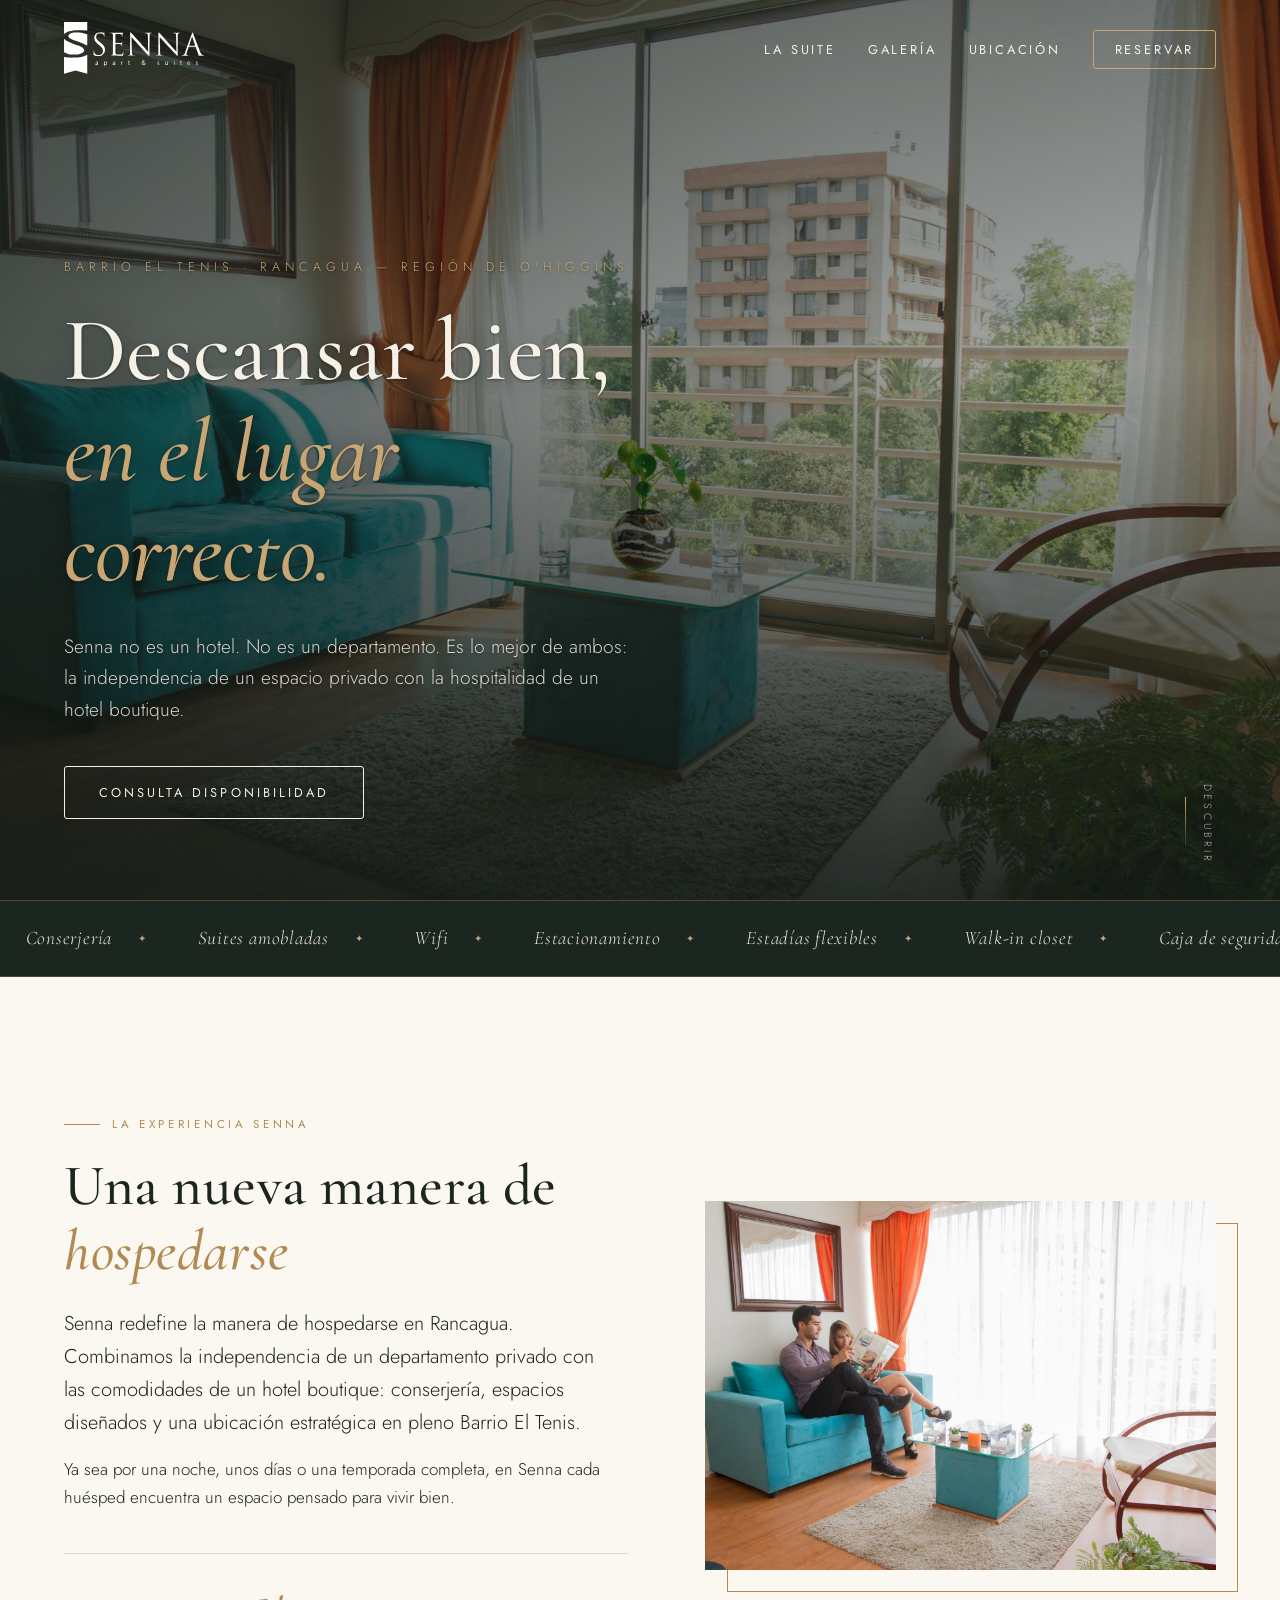
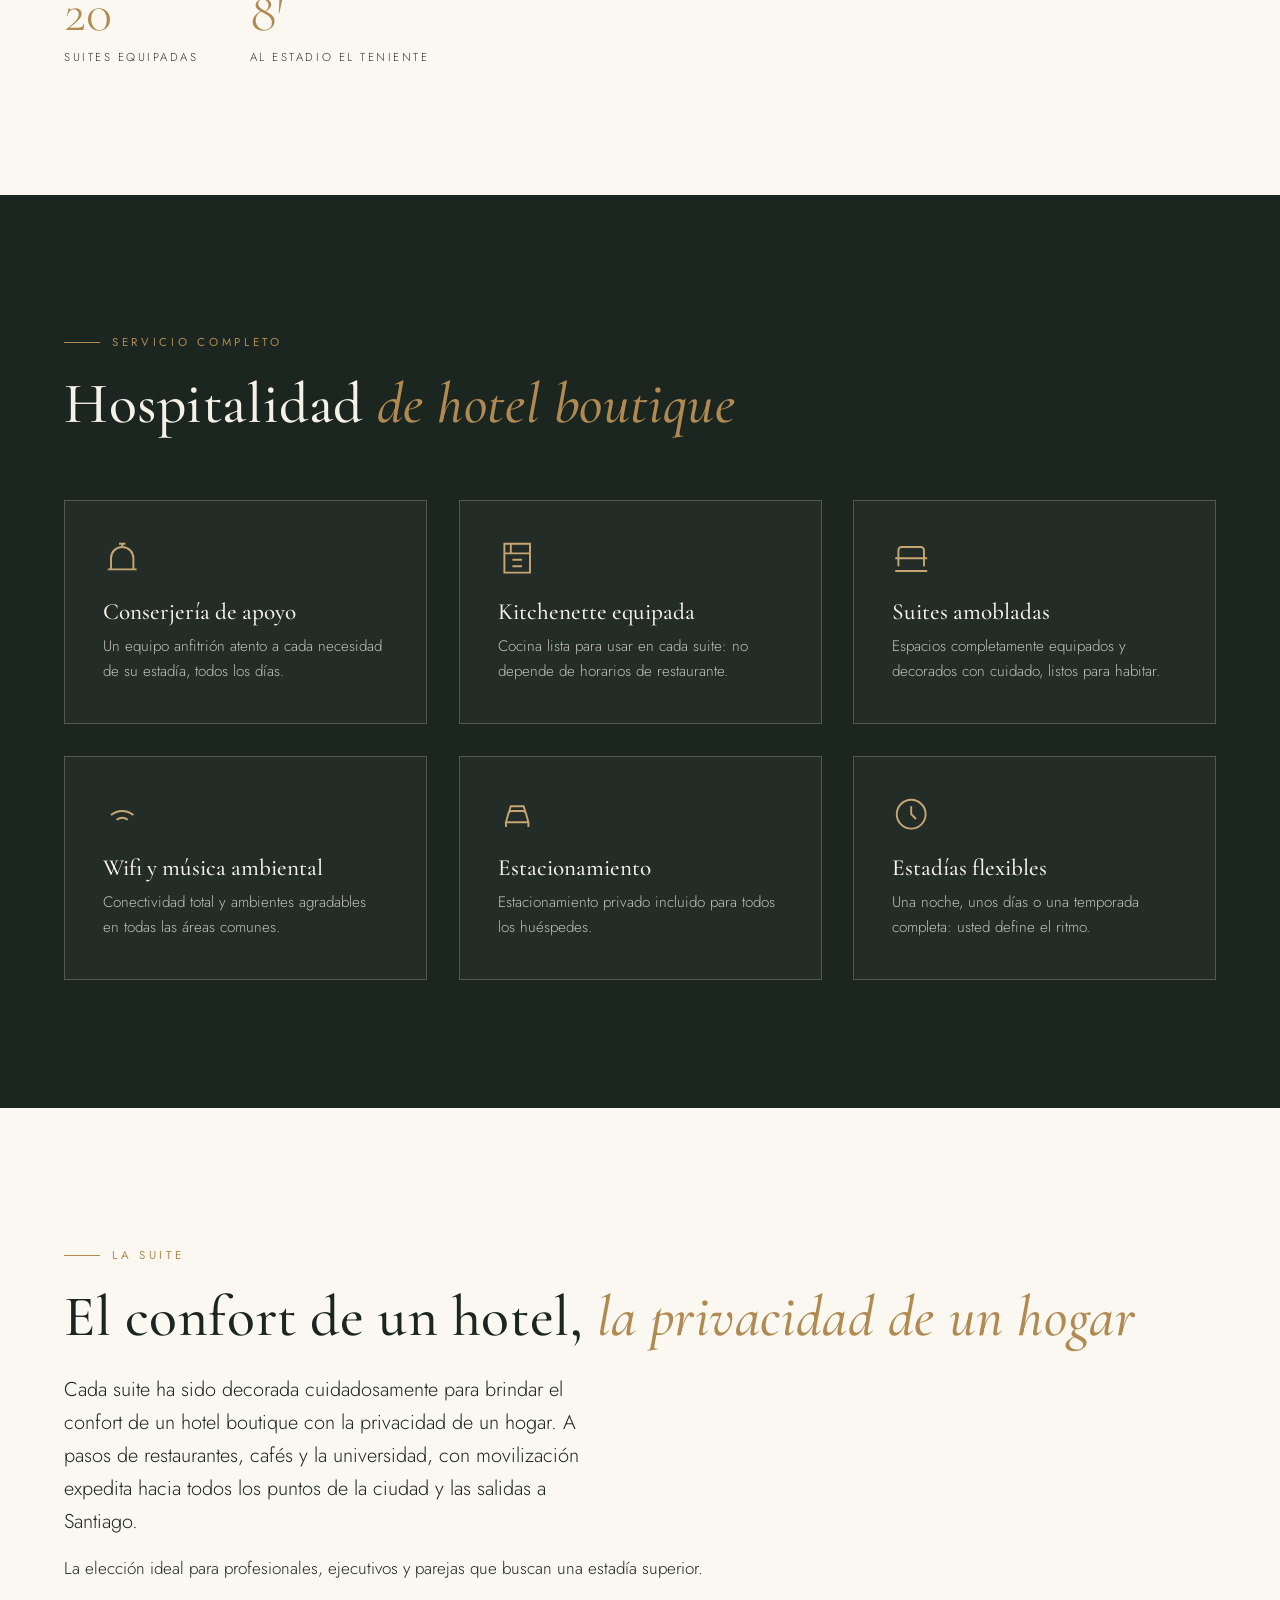
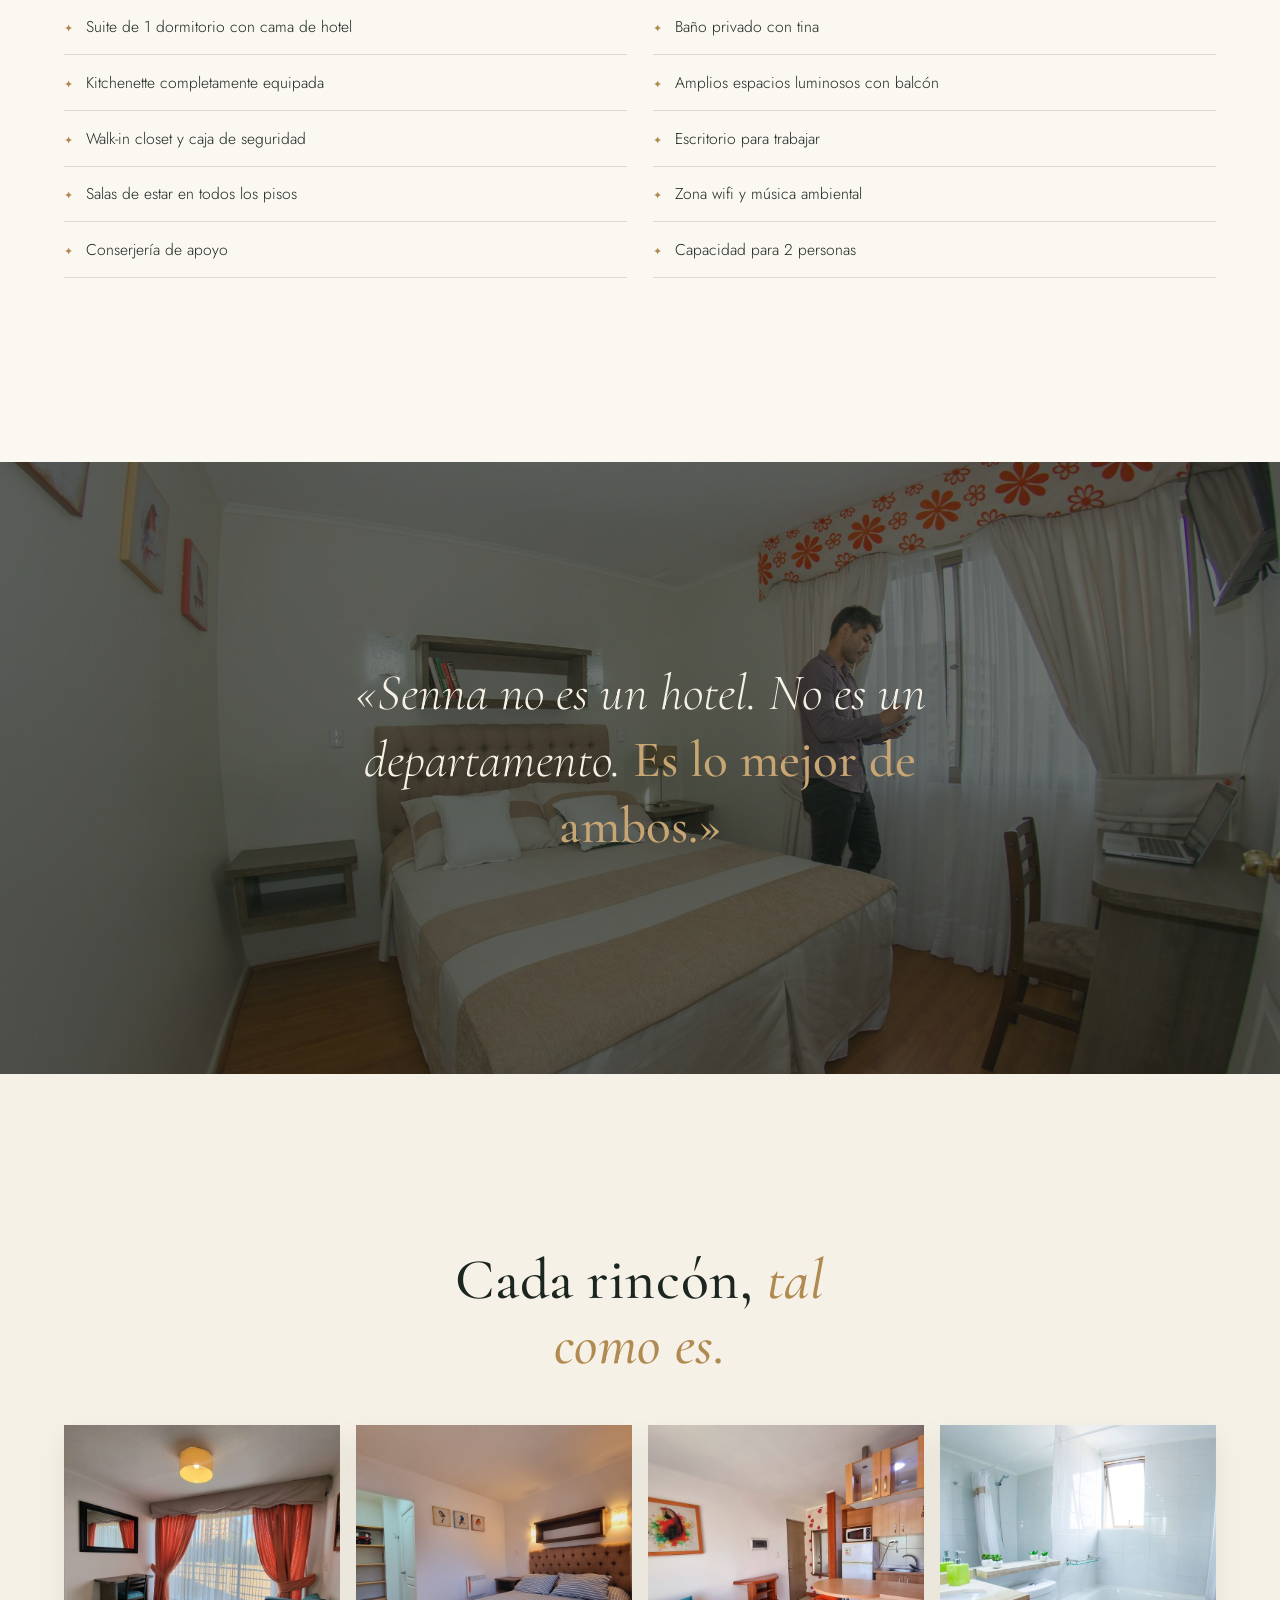
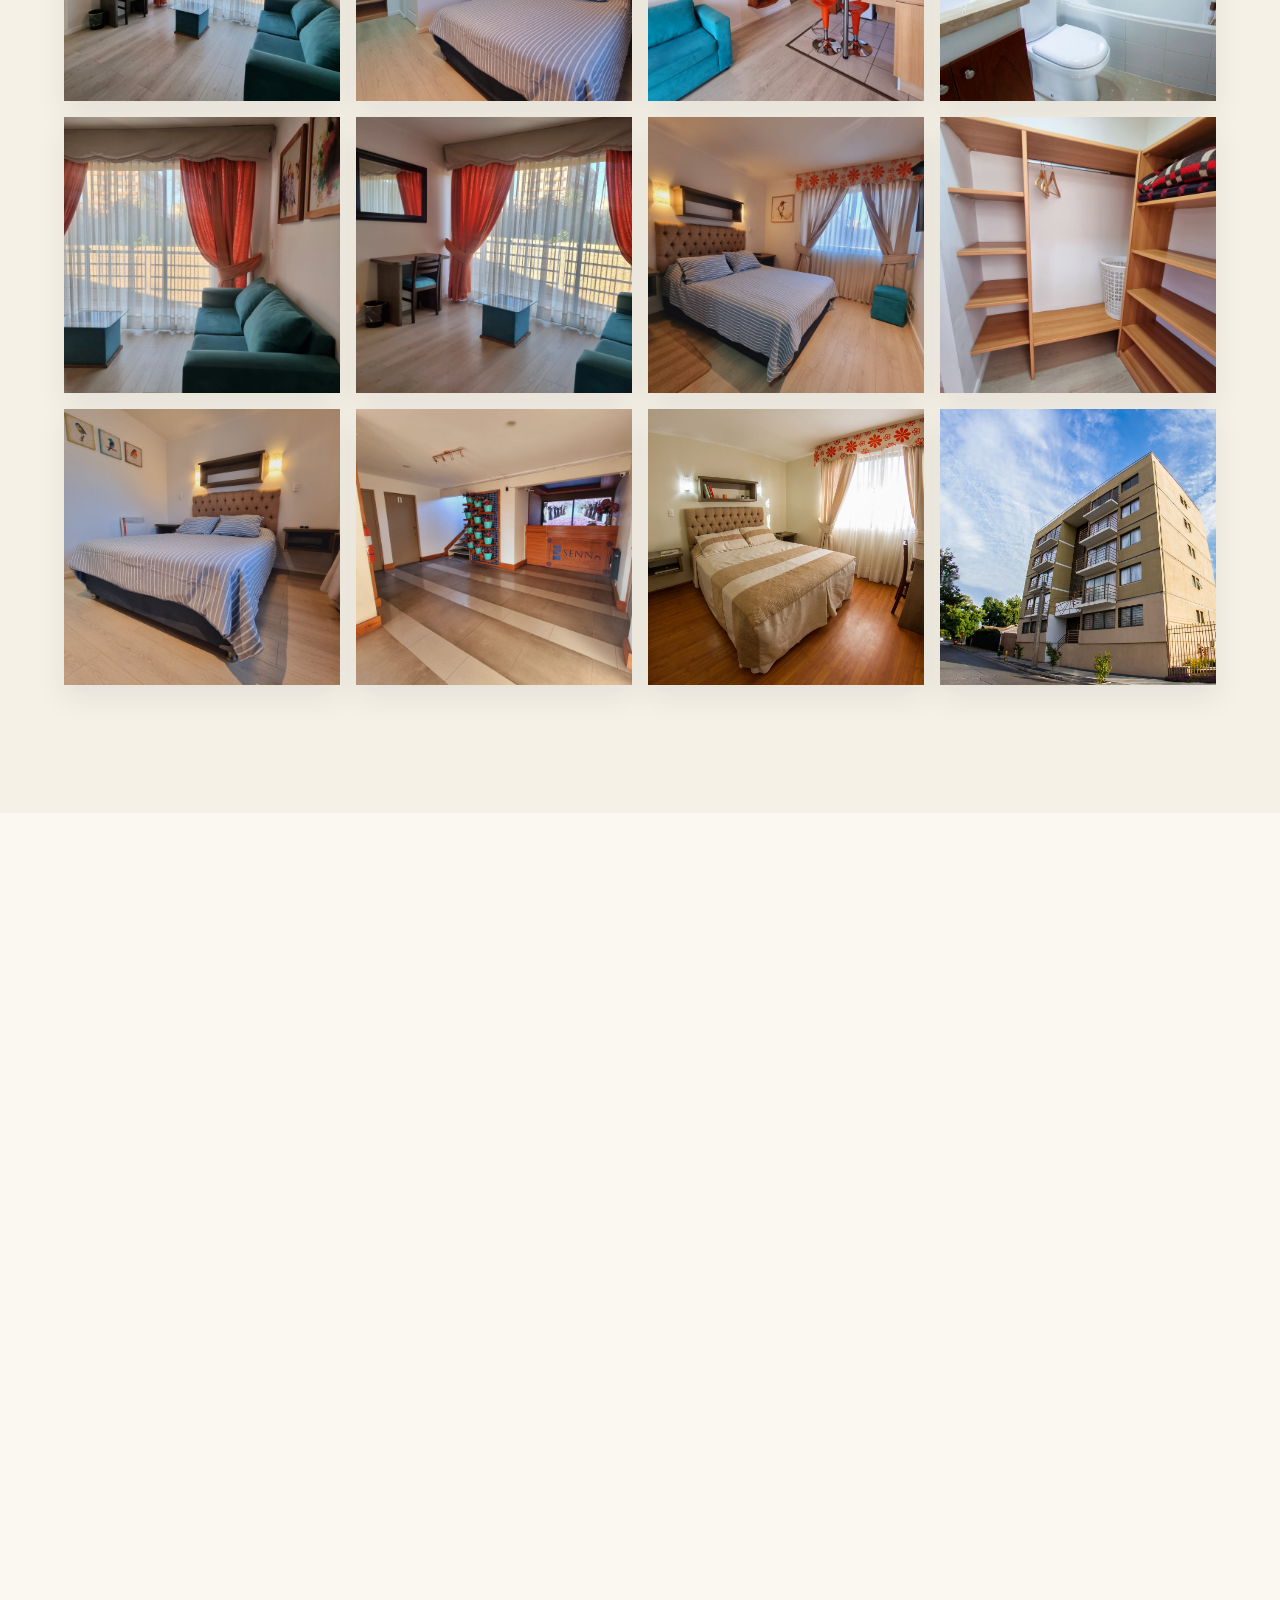
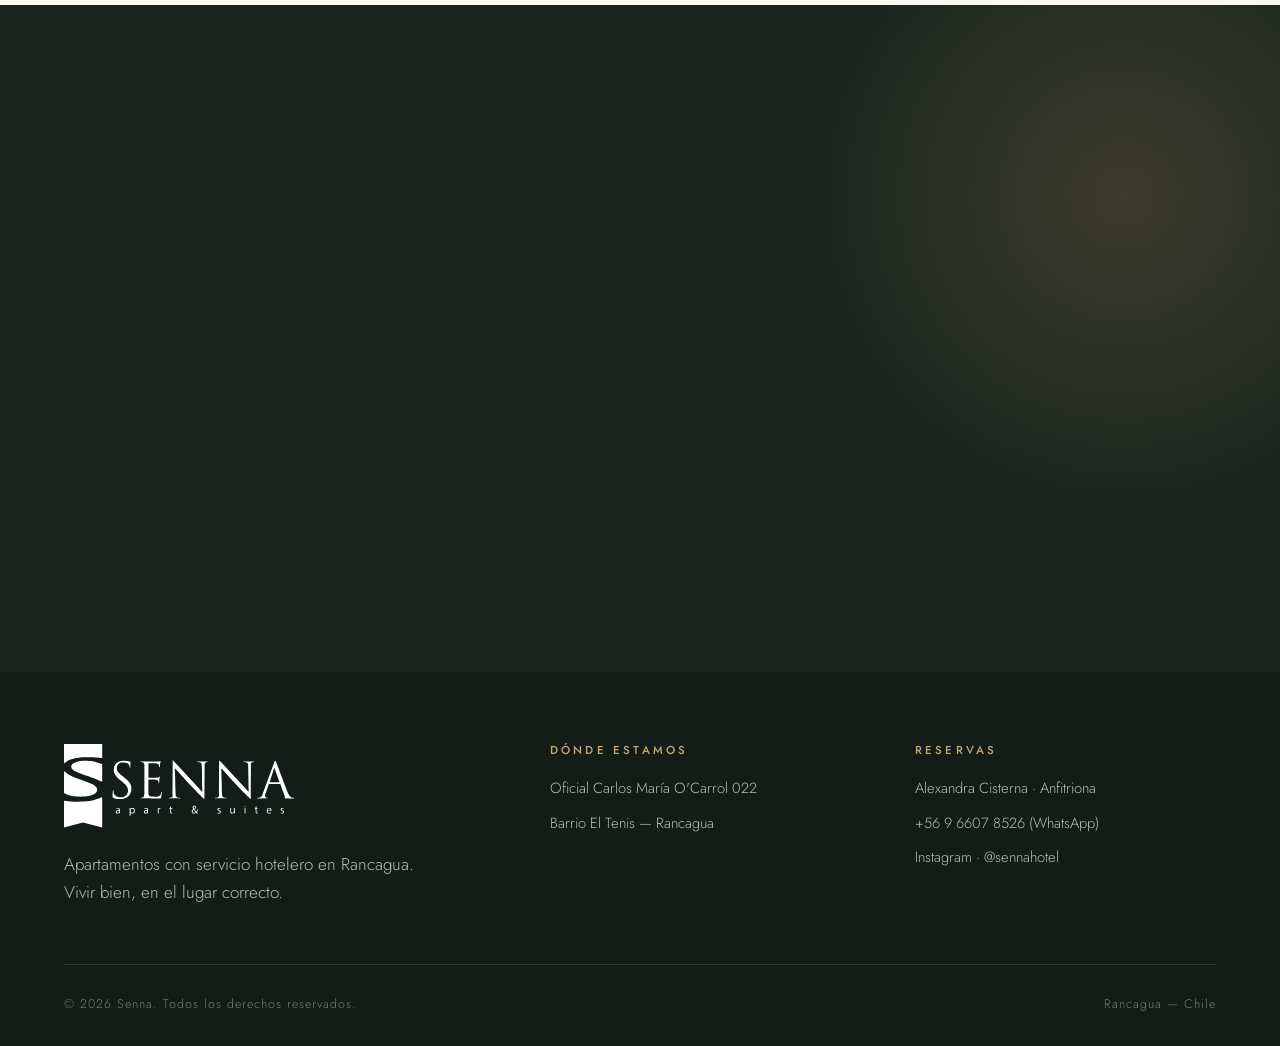
==== commit 96d65a9b: "Oculta la tarjeta de tarifas de la portada Comenta el bloque de tarifas dentro de la ficha de la sui" ====
--- a/sitio-web/index.html
+++ b/sitio-web/index.html
@@ -206,7 +206,7 @@
         </ul>
       </div>
 
-      <!-- Tarifas -->
+      <!-- Tarifas ocultas temporalmente
       <aside class="tarifa-card reveal reveal-right" id="tarifas" style="--d:0.2s">
         <p class="tarifa-card__label">Tarifa por noche</p>
         <div class="tarifa-card__price">$59.500 <small>/ noche</small></div>
@@ -230,6 +230,7 @@
         </a>
         <p class="tarifa-card__note">Alexandra Cisterna · Anfitriona<br />+56 9 6607 8526 (WhatsApp)</p>
       </aside>
+      -->
     </div>
   </section>
 
--- a/sitio-web/css/styles.css
+++ b/sitio-web/css/styles.css
@@ -865,6 +865,11 @@
   align-items: start;
 }
 
+/* Con las tarifas ocultas, la ficha ocupa una sola columna */
+.ficha__grid:has(> :only-child) {
+  grid-template-columns: 1fr;
+}
+
 .ficha__features {
   list-style: none;
   margin: 2rem 0 0;
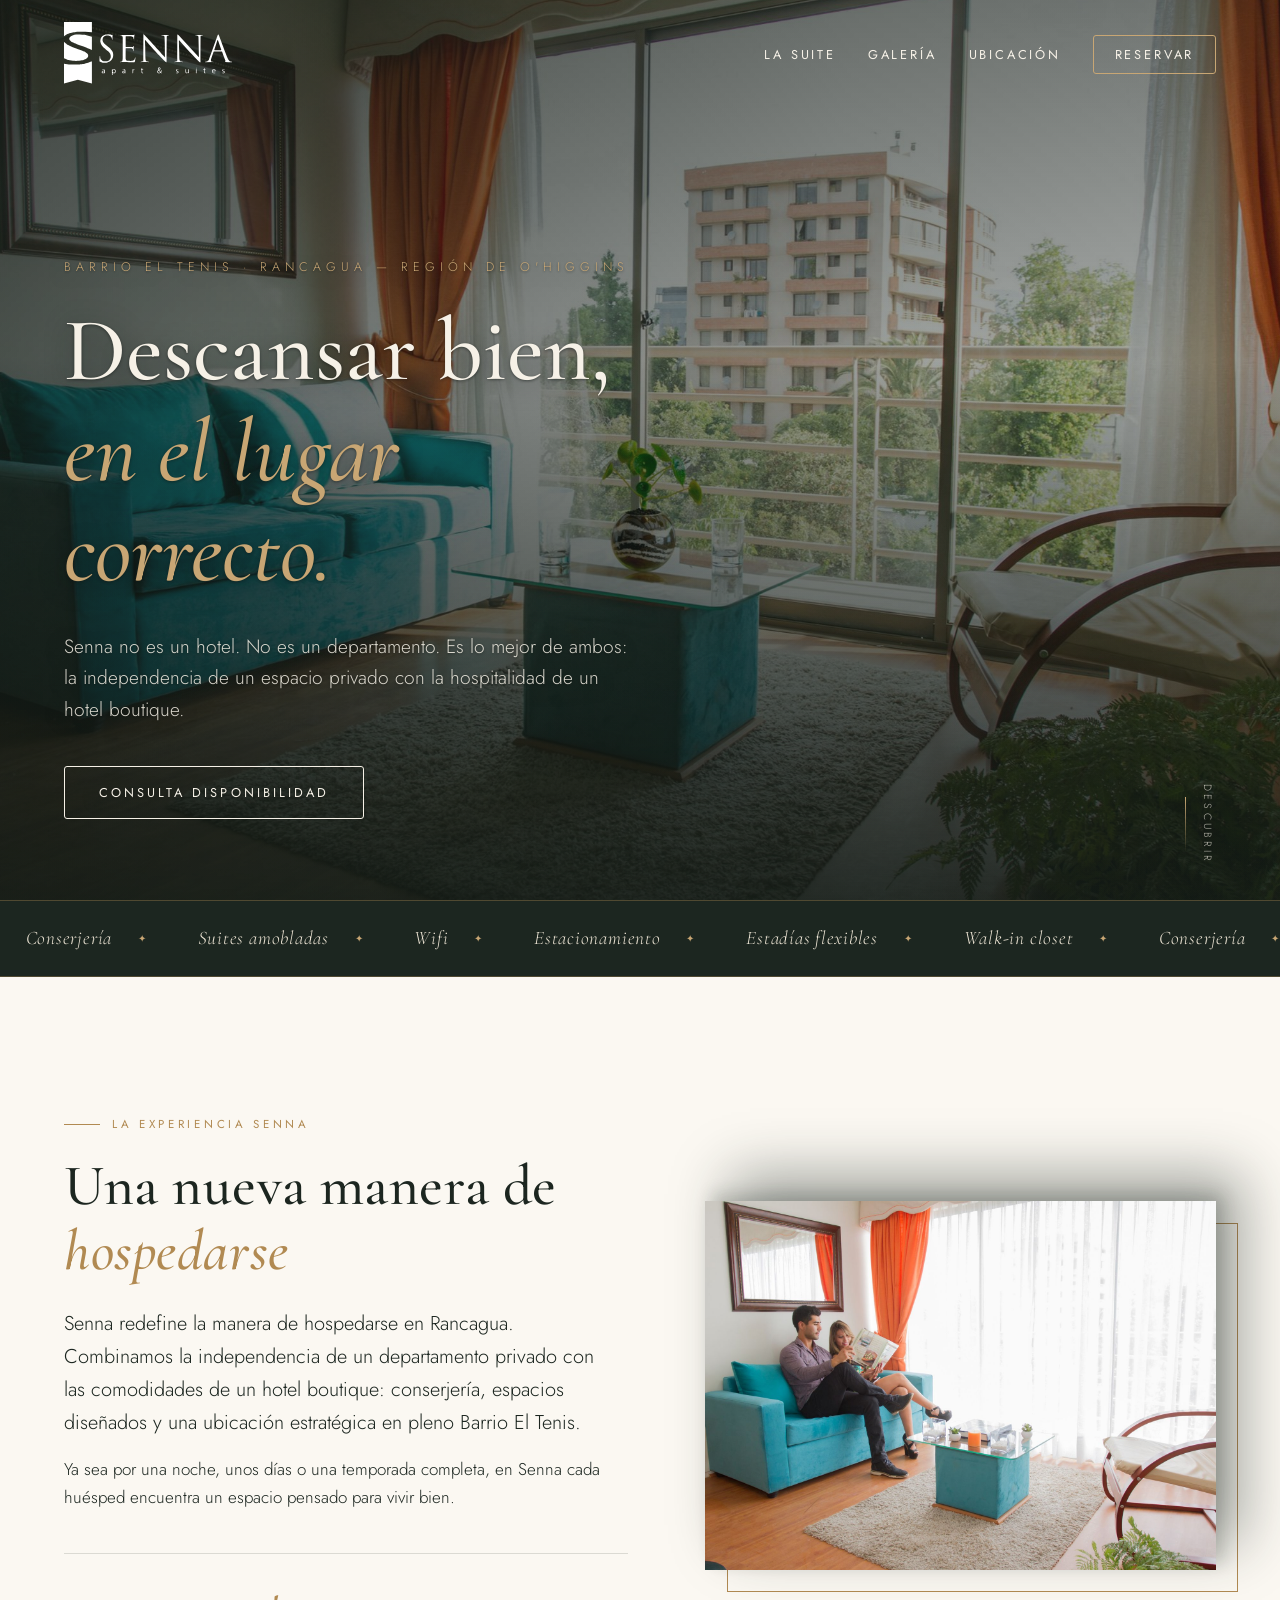
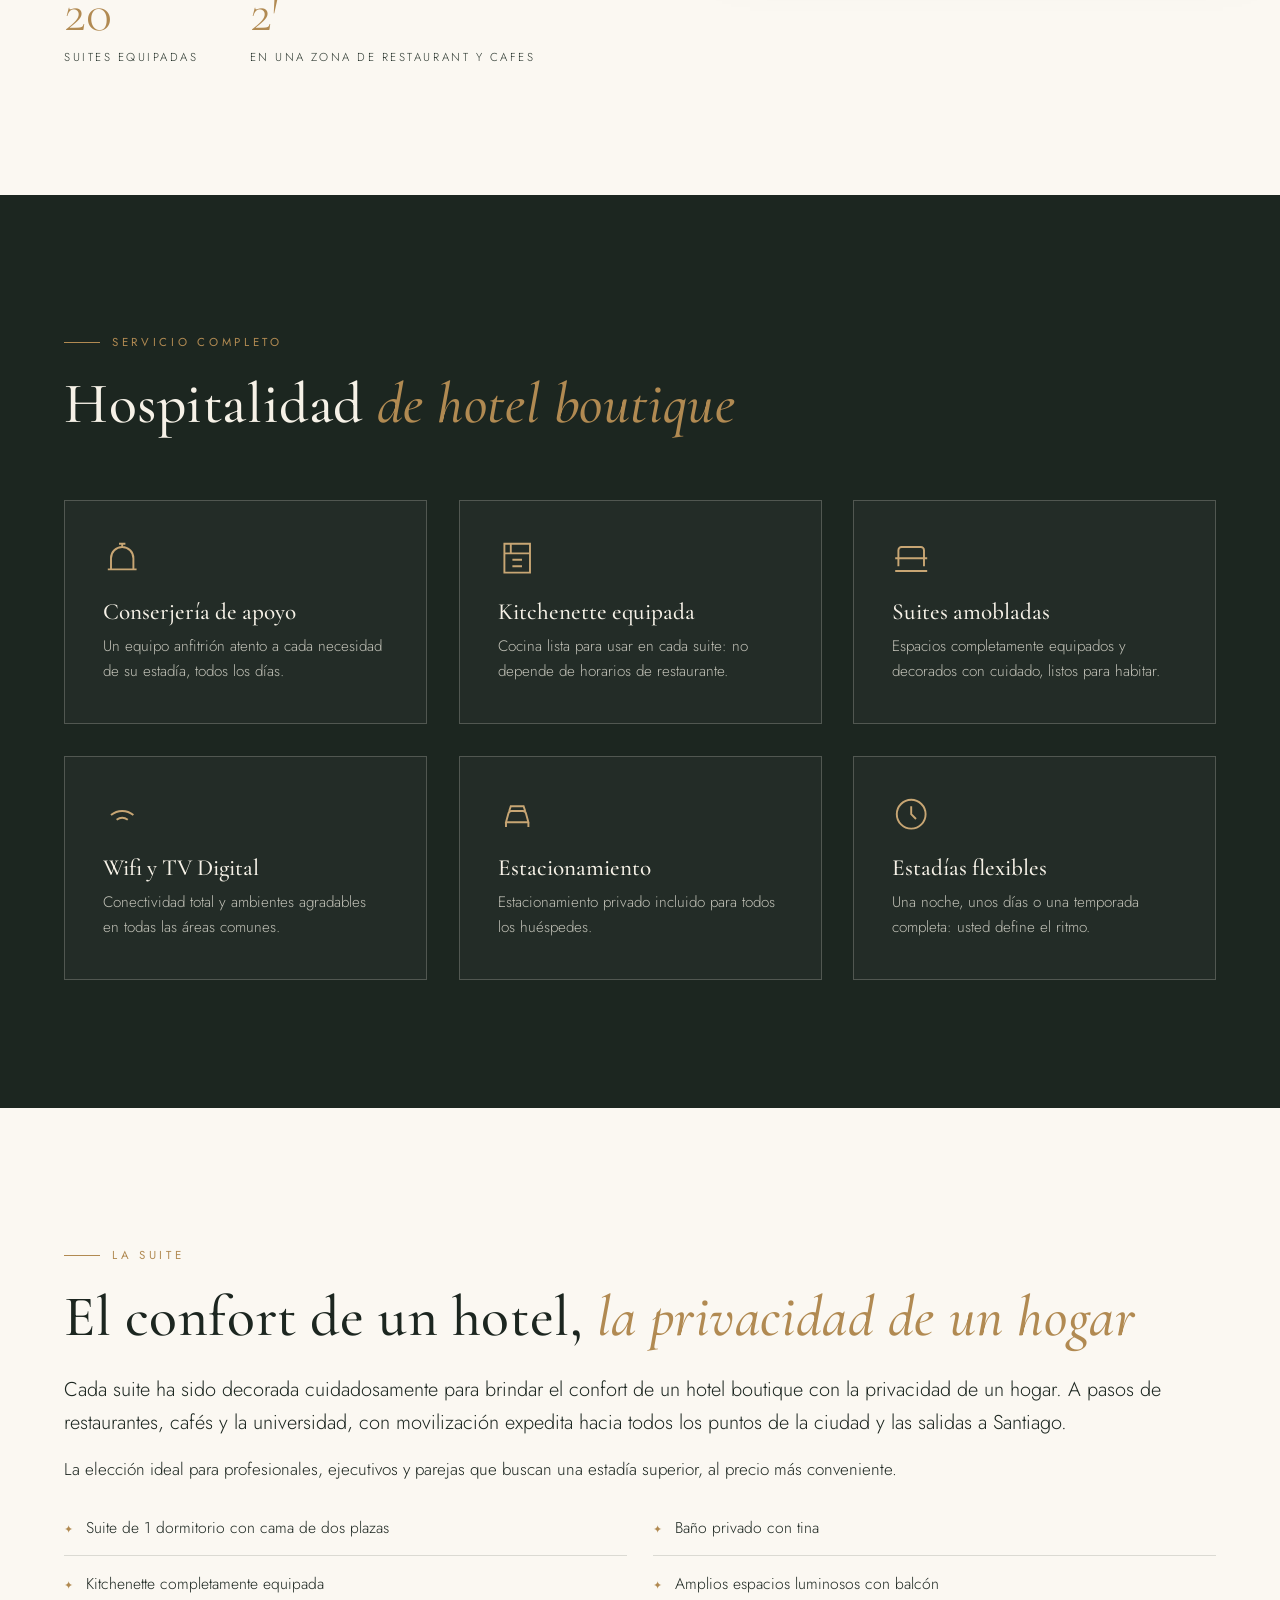
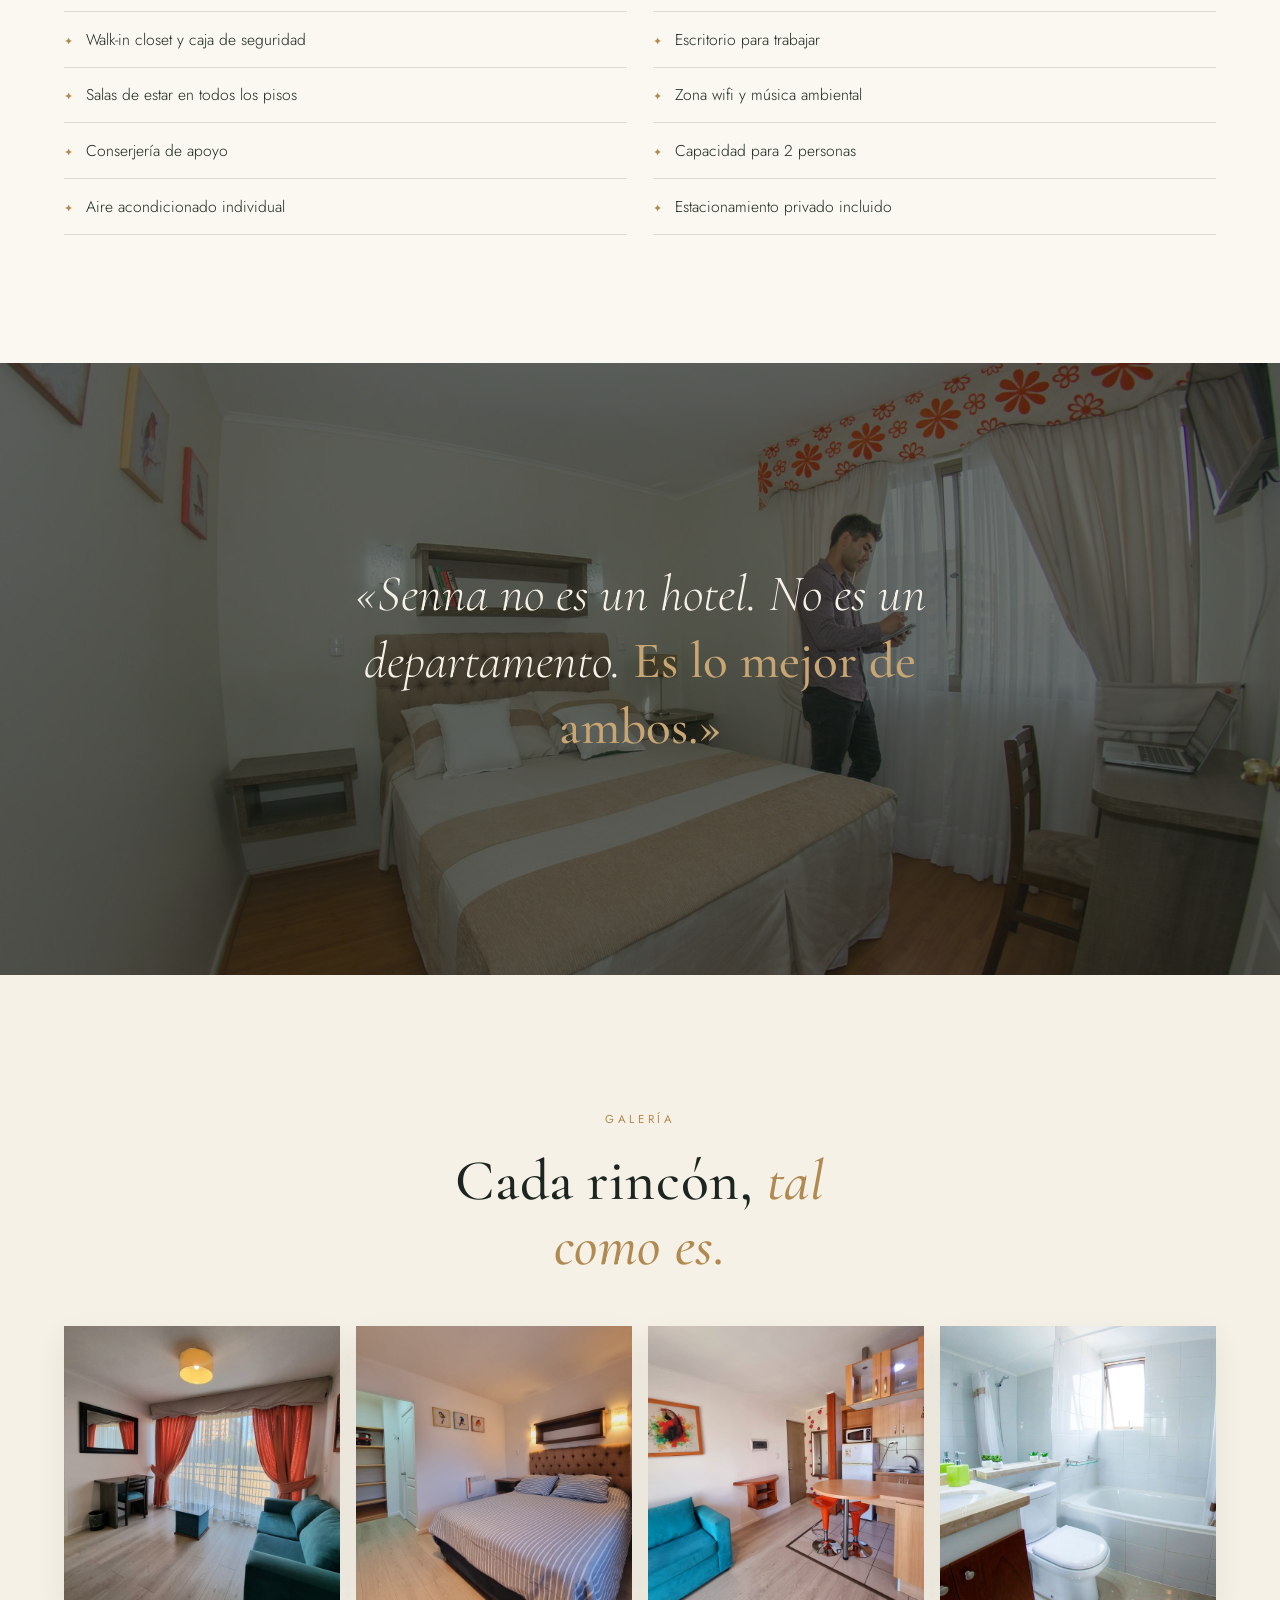
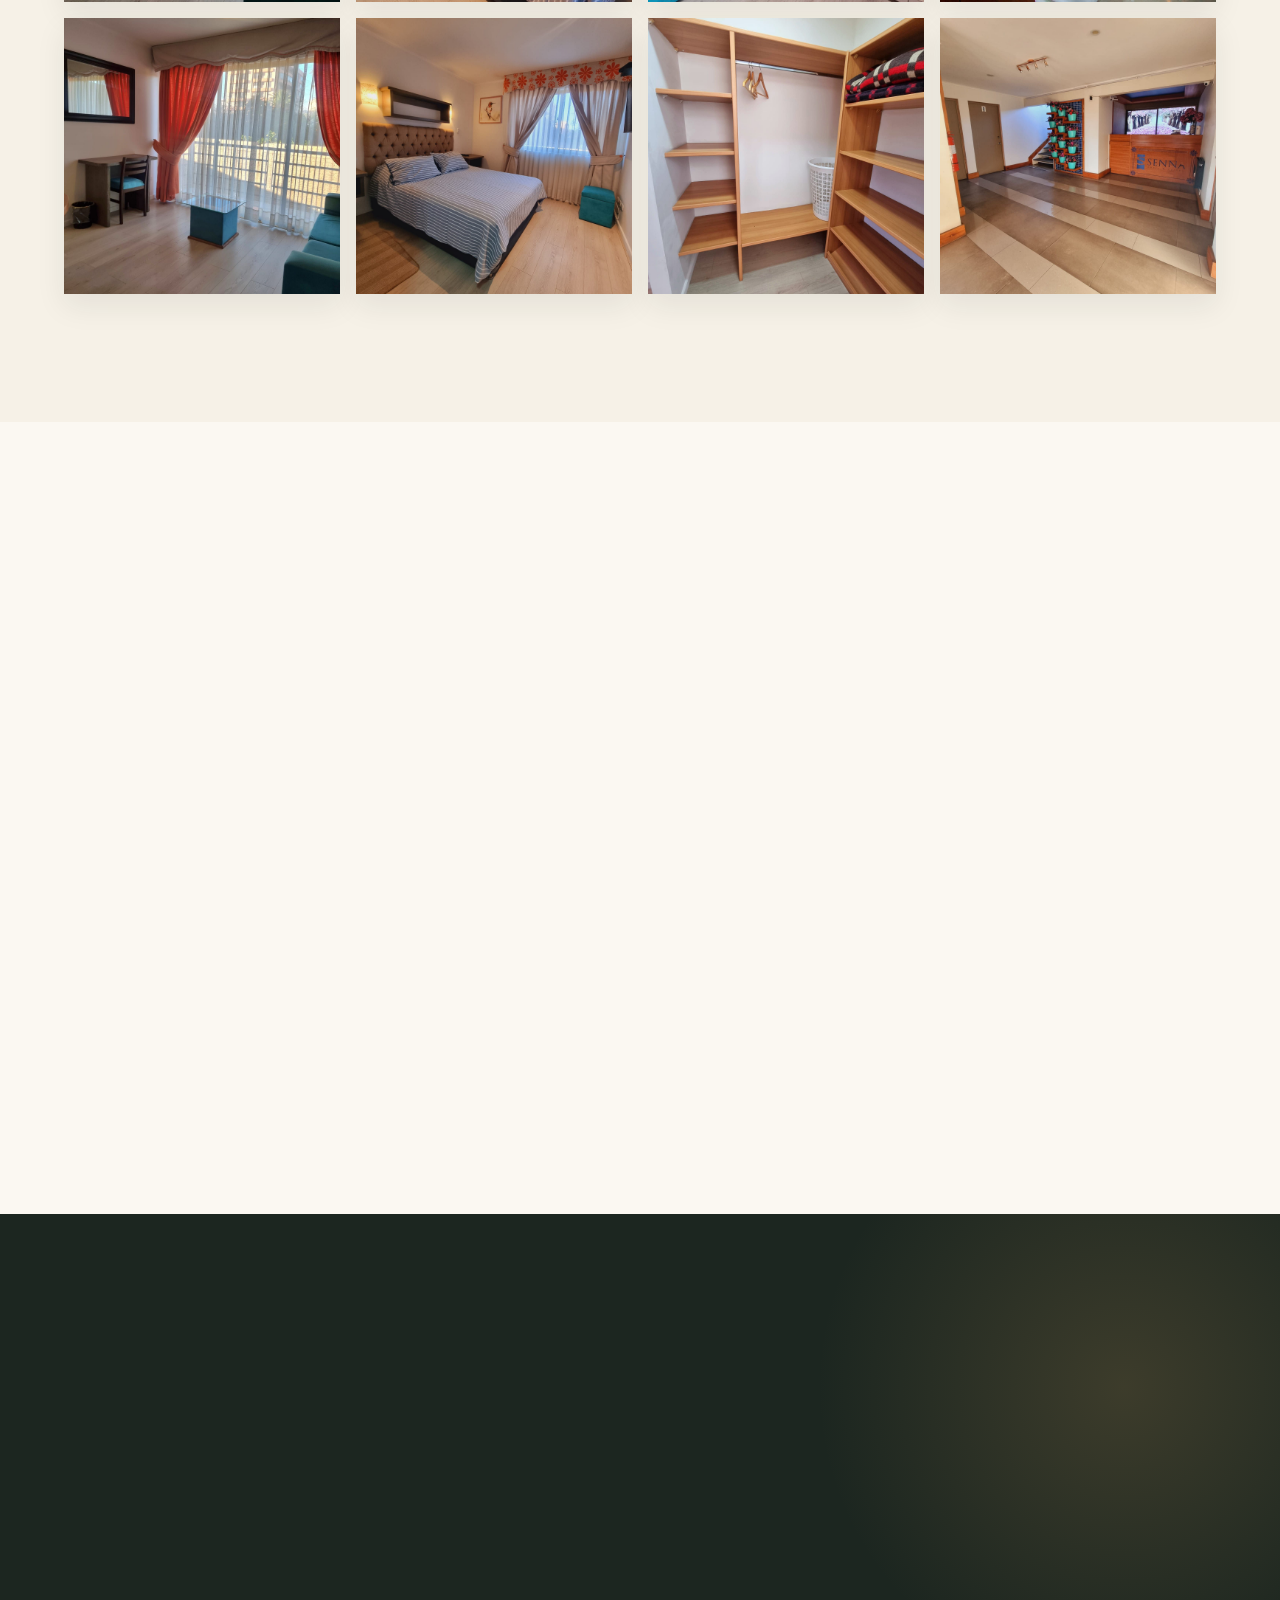
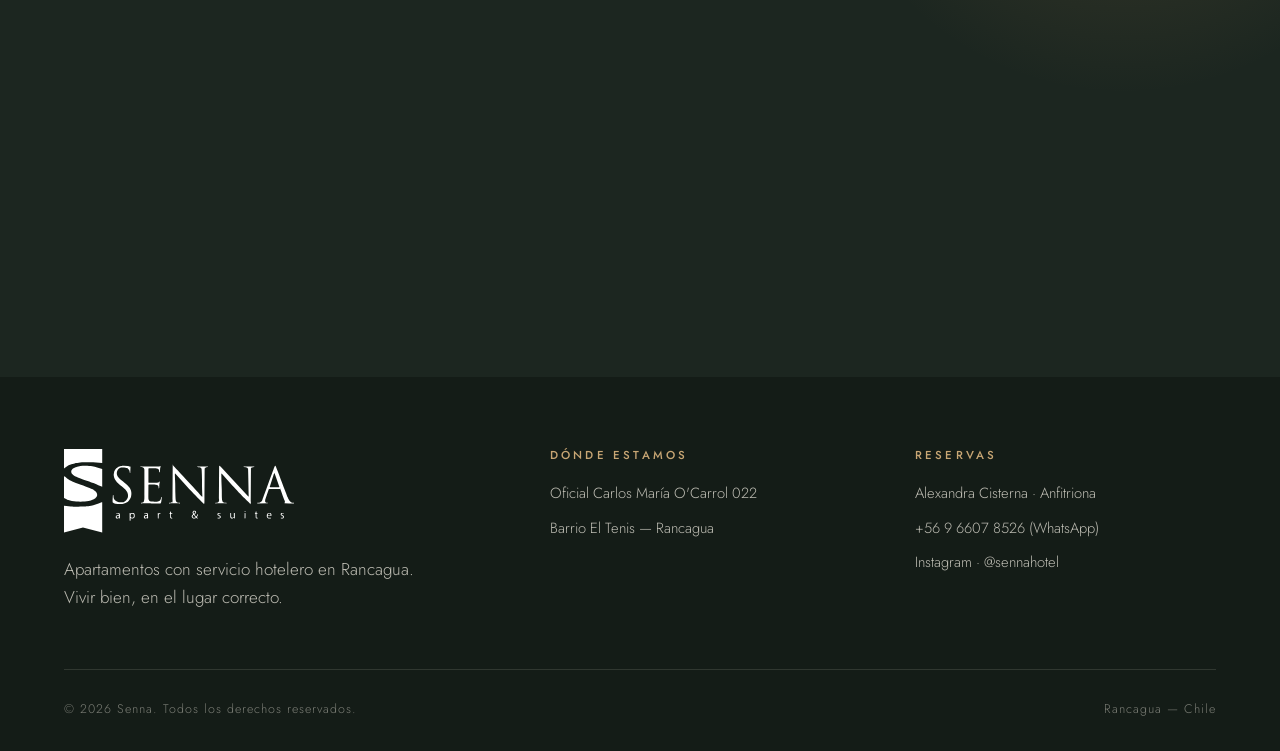
==== commit 3045a56b: "Ajusta contenido de la suite y agranda logo, anfitriona y ficha Actualiza los textos de la sede El T" ====
--- a/sitio-web/index.html
+++ b/sitio-web/index.html
@@ -73,7 +73,6 @@
         <span class="marquee__item">Estacionamiento</span>
         <span class="marquee__item">Estadías flexibles</span>
         <span class="marquee__item">Walk-in closet</span>
-        <span class="marquee__item">Caja de seguridad</span>
       </div>
       <div class="marquee__group">
         <span class="marquee__item">Conserjería</span>
@@ -82,7 +81,6 @@
         <span class="marquee__item">Estacionamiento</span>
         <span class="marquee__item">Estadías flexibles</span>
         <span class="marquee__item">Walk-in closet</span>
-        <span class="marquee__item">Caja de seguridad</span>
       </div>
     </div>
   </div>
@@ -109,14 +107,14 @@
             <div class="stat__label">Suites equipadas</div>
           </div>
           <div class="stat">
-            <div class="stat__num"><span data-count="8">0</span>&prime;</div>
-            <div class="stat__label">Al Estadio El Teniente</div>
+            <div class="stat__num"><span data-count="2">0</span>&prime;</div>
+            <div class="stat__label">En una zona de restaurant y cafes</div>
           </div>
         </div>
       </div>
       <div class="intro__media reveal-scale reveal" style="--d:0.15s">
         <div class="frame">
-          <img src="assets/img/tenis-lifestyle.jpg" alt="Huéspedes disfrutando el living de una suite Senna" loading="lazy" />
+          <img src="assets/img/tenis-lifestyle.jpg" alt="Huéspedes disfrutando el living de una suite Senna" loading="lazy"/>
         </div>
       </div>
     </div>
@@ -153,7 +151,7 @@
           <div class="service__icon" aria-hidden="true">
             <svg viewBox="0 0 24 24" fill="none" stroke="currentColor" stroke-width="1.2"><path d="M5 12.55a11 11 0 0 1 14 0M8.5 15.5a6 6 0 0 1 7 0M12 19h.01"/></svg>
           </div>
-          <h3>Wifi y música ambiental</h3>
+          <h3>Wifi y TV Digital</h3>
           <p>Conectividad total y ambientes agradables en todas las áreas comunes.</p>
         </div>
         <div class="service reveal" style="--d:0.12s">
@@ -188,10 +186,10 @@
         </p>
         <p class="reveal" style="--d:0.22s">
           La elección ideal para profesionales, ejecutivos y parejas que buscan una
-          estadía superior.
+          estadía superior, al precio más conveniente.
         </p>
         <ul class="ficha__features">
-          <li class="reveal" style="--d:0.05s">Suite de 1 dormitorio con cama de hotel</li>
+          <li class="reveal" style="--d:0.05s">Suite de 1 dormitorio con cama de dos plazas</li>
           <li class="reveal" style="--d:0.1s">Baño privado con tina</li>
           <li class="reveal" style="--d:0.15s">Kitchenette completamente equipada</li>
           <li class="reveal" style="--d:0.2s">Amplios espacios luminosos con balcón</li>
@@ -201,13 +199,13 @@
           <li class="reveal" style="--d:0.4s">Zona wifi y música ambiental</li>
           <li class="reveal" style="--d:0.45s">Conserjería de apoyo</li>
           <li class="reveal" style="--d:0.55s">Capacidad para 2 personas</li>
-          <li class="reveal" style="--d:0.6s">Calefacción en la suite</li>
+          <li class="reveal" style="--d:0.6s">Aire acondicionado individual</li>
           <li class="reveal" style="--d:0.6s">Estacionamiento privado incluido</li>
         </ul>
       </div>
 
-      <!-- Tarifas ocultas temporalmente
-      <aside class="tarifa-card reveal reveal-right" id="tarifas" style="--d:0.2s">
+      <!-- Tarifas ocultas temporalmente -->
+     <!--  <aside class="tarifa-card reveal reveal-right" id="tarifas" style="--d:0.2s">
         <p class="tarifa-card__label">Tarifa por noche</p>
         <div class="tarifa-card__price">$59.500 <small>/ noche</small></div>
         <ul class="tarifa-card__rows">
@@ -259,14 +257,10 @@
         <button class="galeria__item reveal" style="--d:0.1s"><img src="assets/img/tenis-suite-2.jpg" alt="Dormitorio con cama de hotel" loading="lazy" /></button>
         <button class="galeria__item reveal" style="--d:0.15s"><img src="assets/img/tenis-cocina.jpg" alt="Kitchenette equipada con barra" loading="lazy" /></button>
         <button class="galeria__item reveal" style="--d:0.2s"><img src="assets/img/tenis-bano.jpg" alt="Baño privado con tina" loading="lazy" /></button>
-        <button class="galeria__item reveal" style="--d:0.05s"><img src="assets/img/tenis-living-2.jpg" alt="Living con cortinas y vista al balcón" loading="lazy" /></button>
         <button class="galeria__item reveal" style="--d:0.1s"><img src="assets/img/tenis-escritorio.jpg" alt="Escritorio de trabajo con luz natural" loading="lazy" /></button>
         <button class="galeria__item reveal" style="--d:0.15s"><img src="assets/img/tenis-suite-3.jpg" alt="Dormitorio luminoso en tonos neutros" loading="lazy" /></button>
         <button class="galeria__item reveal" style="--d:0.2s"><img src="assets/img/tenis-closet.jpg" alt="Walk-in closet de la suite" loading="lazy" /></button>
-        <button class="galeria__item reveal" style="--d:0.05s"><img src="assets/img/tenis-suite.jpg" alt="Suite con cama de hotel y respaldo capitoné" loading="lazy" /></button>
         <button class="galeria__item reveal" style="--d:0.1s"><img src="assets/img/tenis-lobby.jpg" alt="Recepción de Senna Apart Hotel" loading="lazy" /></button>
-        <button class="galeria__item reveal" style="--d:0.15s"><img src="assets/img/tenis-suite-4.jpg" alt="Dormitorio de otra unidad" loading="lazy" /></button>
-        <button class="galeria__item reveal" style="--d:0.2s"><img src="assets/img/tenis-exterior.jpg" alt="Edificio Senna en el Barrio El Tenis" loading="lazy" /></button>
       </div>
     </div>
   </section>
@@ -306,9 +300,6 @@
       <div>
         <p class="eyebrow reveal">Reserva</p>
         <h2 class="section-title reveal" style="--d:0.08s">Consulta tu estadía <em>en un mensaje.</em></h2>
-        <p class="reserva__nota reveal" style="--d:0.16s">
-          Elige tus fechas y te respondemos por WhatsApp con disponibilidad y tarifa.
-        </p>
         <div class="reserva__anfitriona reveal" style="--d:0.22s">
           <img src="assets/img/anfitriona.jpg" alt="Alexandra Cisterna, anfitriona de Senna" width="640" height="640" loading="lazy" />
           <div>
@@ -331,9 +322,9 @@
         <p class="reserva__ayuda" id="reserva-ayuda" role="status" aria-live="polite"></p>
         <a class="btn btn--solid reserva__cta" id="reserva-cta" href="https://wa.me/56966078526" target="_blank" rel="noopener">
           <svg viewBox="0 0 24 24" fill="currentColor" aria-hidden="true"><path d="M12 2a10 10 0 0 0-8.6 15.1L2 22l5-1.3A10 10 0 1 0 12 2Zm0 18.2c-1.5 0-3-.4-4.2-1.2l-.3-.2-3 .8.8-2.9-.2-.3a8.2 8.2 0 1 1 6.9 3.8Zm4.5-6.1c-.2-.1-1.5-.7-1.7-.8-.2-.1-.4-.1-.6.1-.2.2-.6.8-.8 1-.1.2-.3.2-.5.1a6.7 6.7 0 0 1-3.3-2.9c-.3-.4 0-.5.2-.7l.4-.5c.1-.2.1-.4 0-.5l-.8-1.8c-.2-.5-.4-.4-.6-.4h-.5c-.2 0-.5.1-.7.3-.2.3-.9.9-.9 2.2s.9 2.5 1.1 2.7c.1.2 1.8 2.8 4.5 3.9 2.6 1.1 2.6.7 3.1.7.5-.1 1.5-.6 1.7-1.2.2-.6.2-1.1.2-1.2l-.6-.3Z"/></svg>
-          Consultar por WhatsApp
+          Consultar la tarifa
         </a>
-        <p class="reserva__check">$59.500 por noche, IVA incluido · Check-in hasta las 20:00 · Check-out 12:00 · 2 personas</p>
+        <p class="reserva__check">Check-in hasta las 20:00 · Check-out 12:00 · 2 personas</p>
       </form>
     </div>
   </section>
--- a/sitio-web/css/styles.css
+++ b/sitio-web/css/styles.css
@@ -217,7 +217,8 @@
 }
 
 .nav__logo img {
-  height: clamp(2.6rem, 4vw, 3.3rem);
+  /* +20% respecto del tamaño original (2.6 / 4vw / 3.3) */
+  height: clamp(3.12rem, 4.8vw, 3.96rem);
   width: auto;
   display: block;
 }
@@ -551,6 +552,15 @@
 .intro__media .frame {
   position: relative;
   overflow: hidden;
+  /* Sombra proyectada hacia la esquina superior derecha */
+  box-shadow: 7px -7px 16px rgba(28, 38, 32, 0.2),
+              26px -26px 55px rgba(28, 38, 32, 0.4);
+  transition: box-shadow 0.6s var(--ease-soft);
+}
+
+.intro__media:hover .frame {
+  box-shadow: 9px -9px 20px rgba(28, 38, 32, 0.24),
+              34px -34px 70px rgba(28, 38, 32, 0.46);
 }
 
 .intro__media .frame img {
@@ -868,6 +878,12 @@
 /* Con las tarifas ocultas, la ficha ocupa una sola columna */
 .ficha__grid:has(> :only-child) {
   grid-template-columns: 1fr;
+}
+
+/* ...y el texto deja de estar embuchacado: usa todo el ancho del wrap */
+.ficha__grid:has(> :only-child) > * > .lead,
+.ficha__grid:has(> :only-child) > * > p {
+  max-width: none;
 }
 
 .ficha__features {
@@ -1462,16 +1478,18 @@
 
 .reserva__anfitriona {
   display: flex;
+  flex-wrap: wrap;
   align-items: center;
-  gap: 1.1rem;
+  gap: 1.6rem;
   margin-top: 2.2rem;
   padding-top: 1.8rem;
   border-top: 1px solid var(--line-light);
 }
 
 .reserva__anfitriona img {
-  width: 5.5rem;
-  height: 5.5rem;
+  /* 3x respecto del tamaño original (5.5rem) */
+  width: 16.5rem;
+  height: 16.5rem;
   object-fit: cover;
   flex: none;
   filter: saturate(0.9);
@@ -1500,3 +1518,10 @@
 }
 
 .reserva__anfitriona a:hover { border-color: var(--brass-soft); }
+
+@media (max-width: 560px) {
+  .reserva__anfitriona img {
+    width: min(16.5rem, 70vw);
+    height: min(16.5rem, 70vw);
+  }
+}
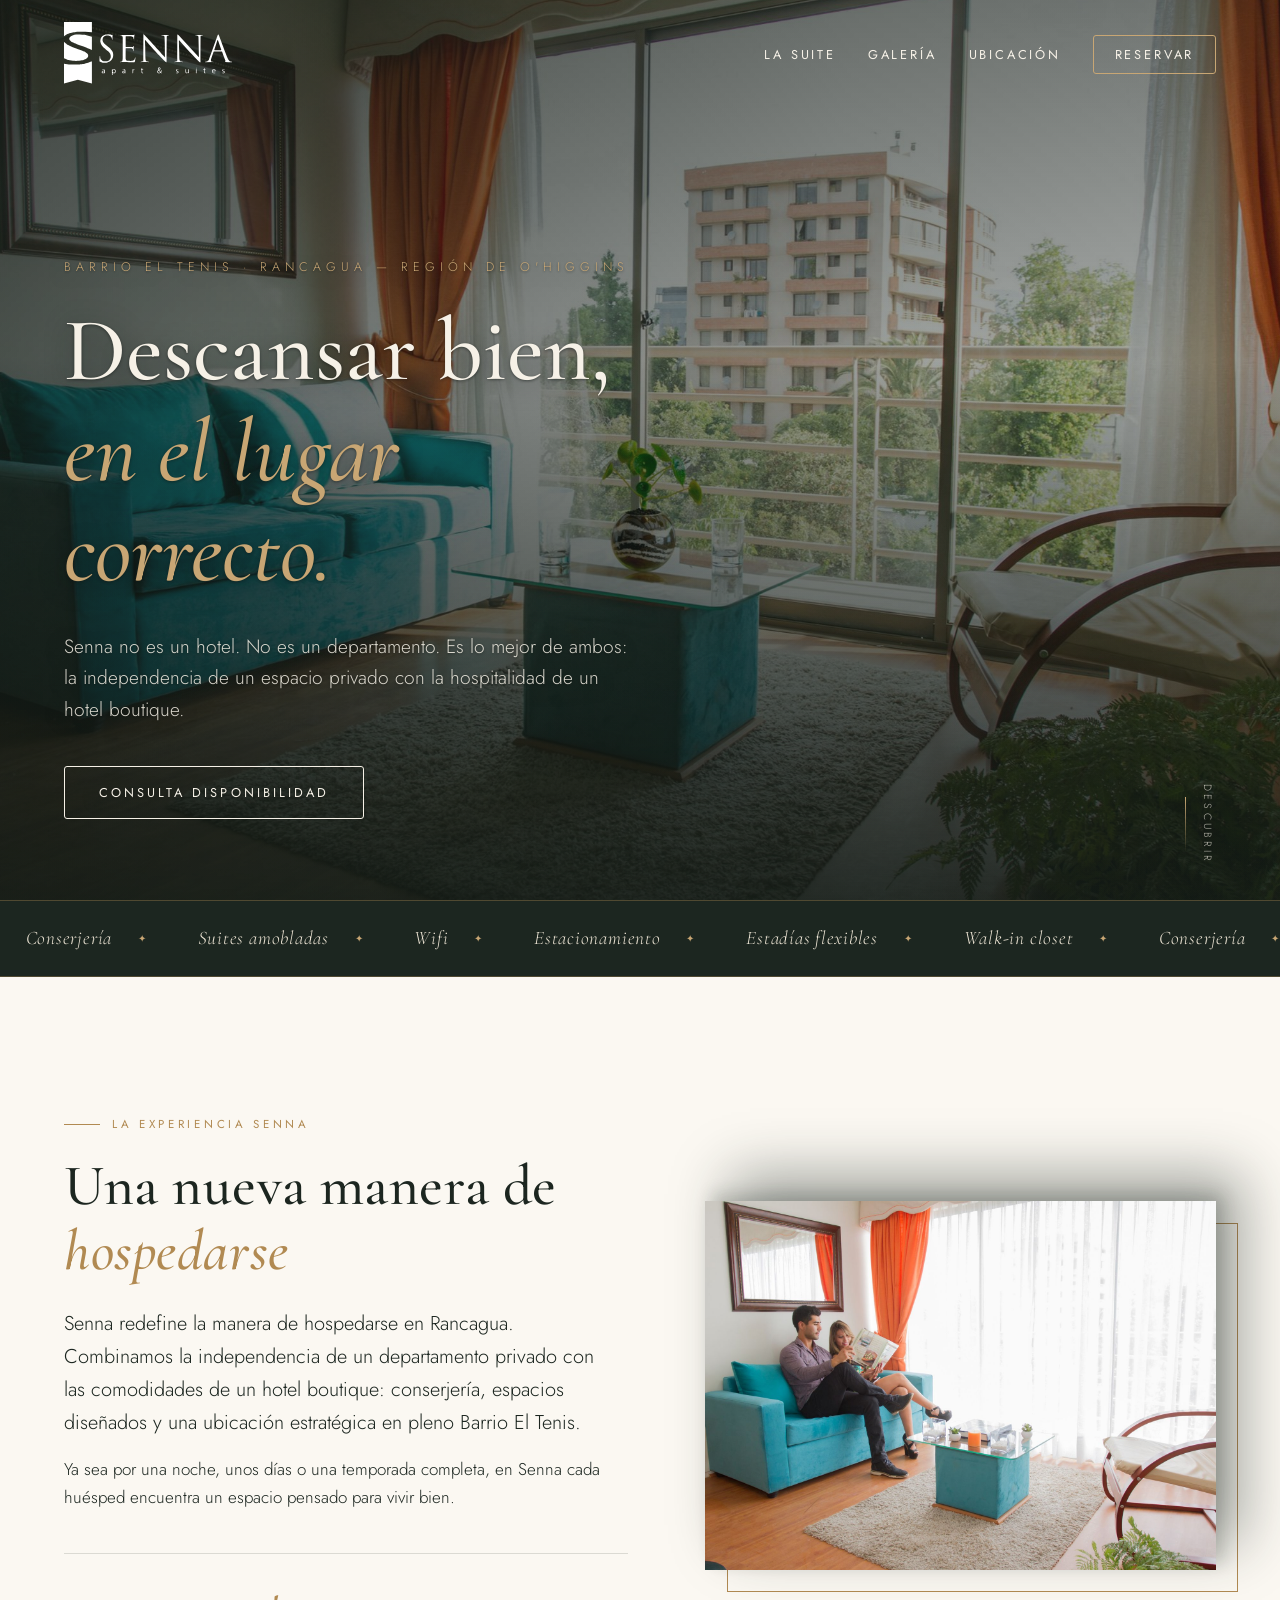
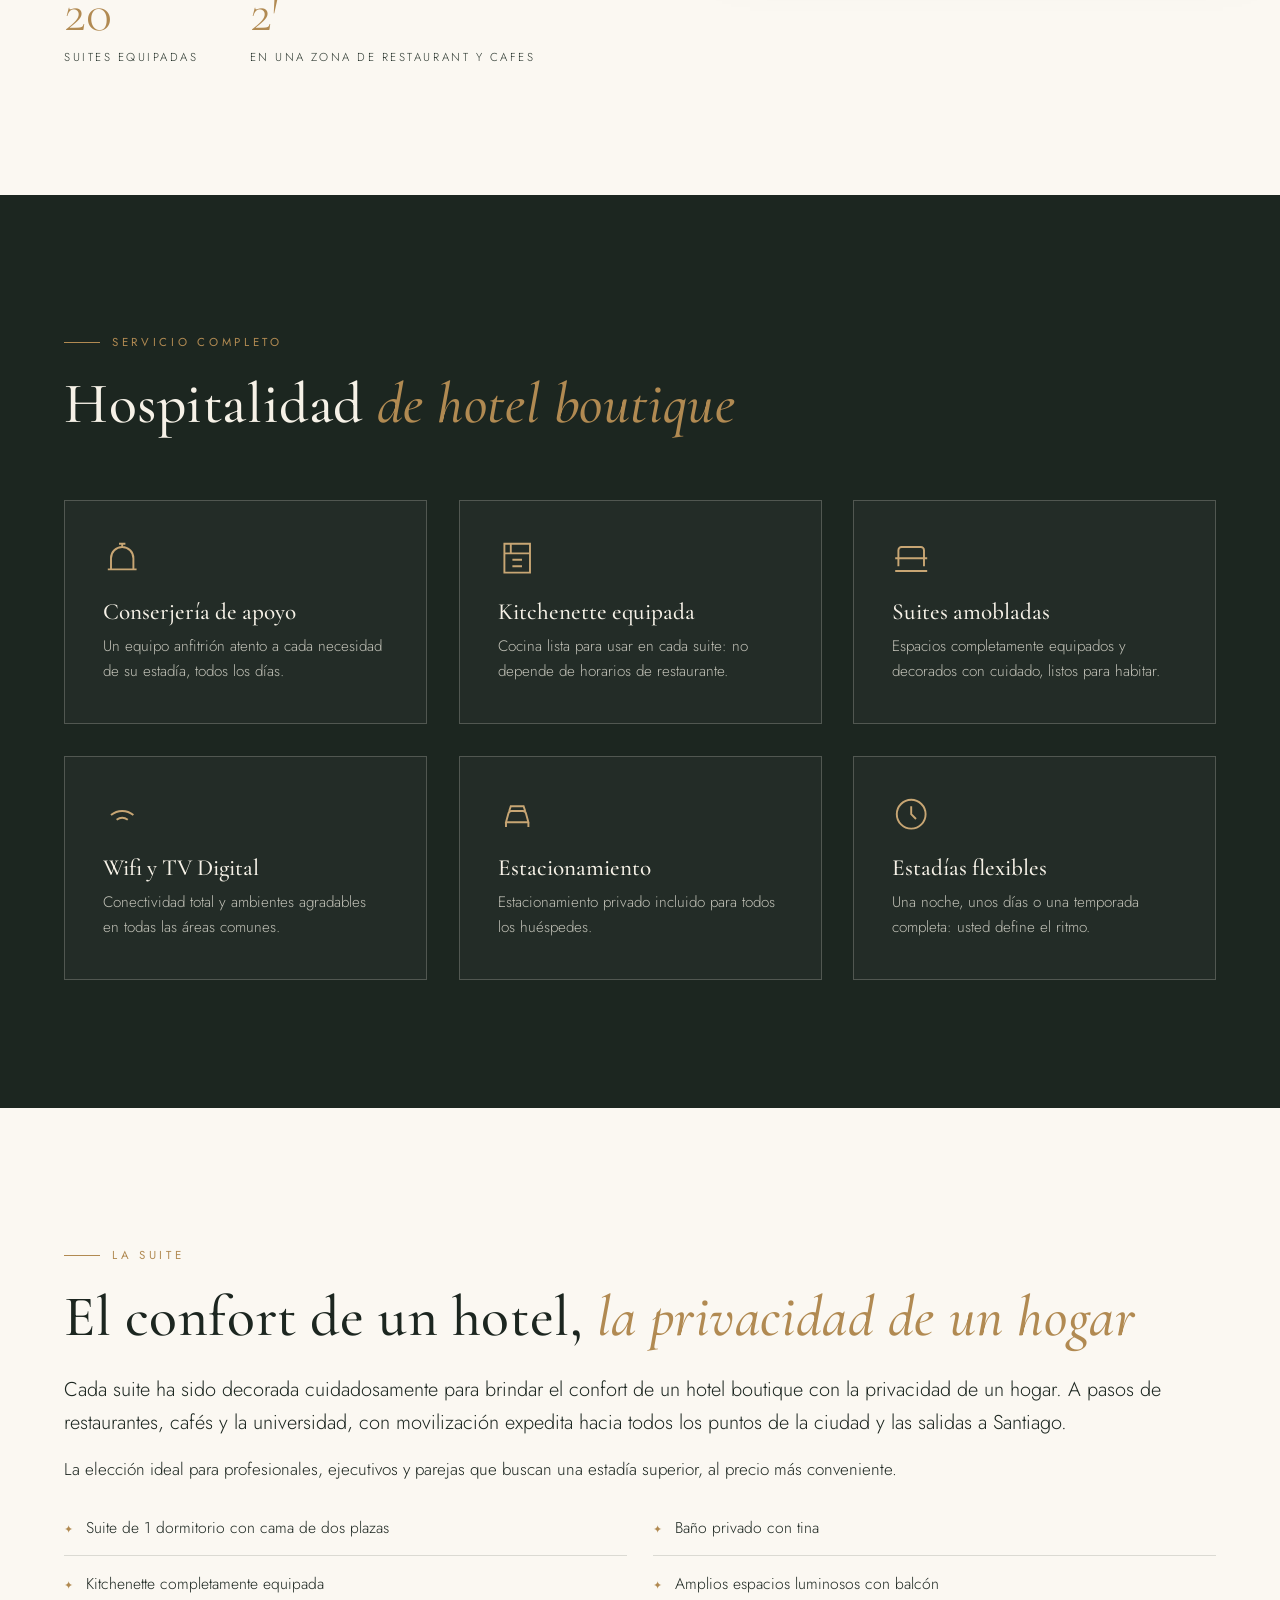
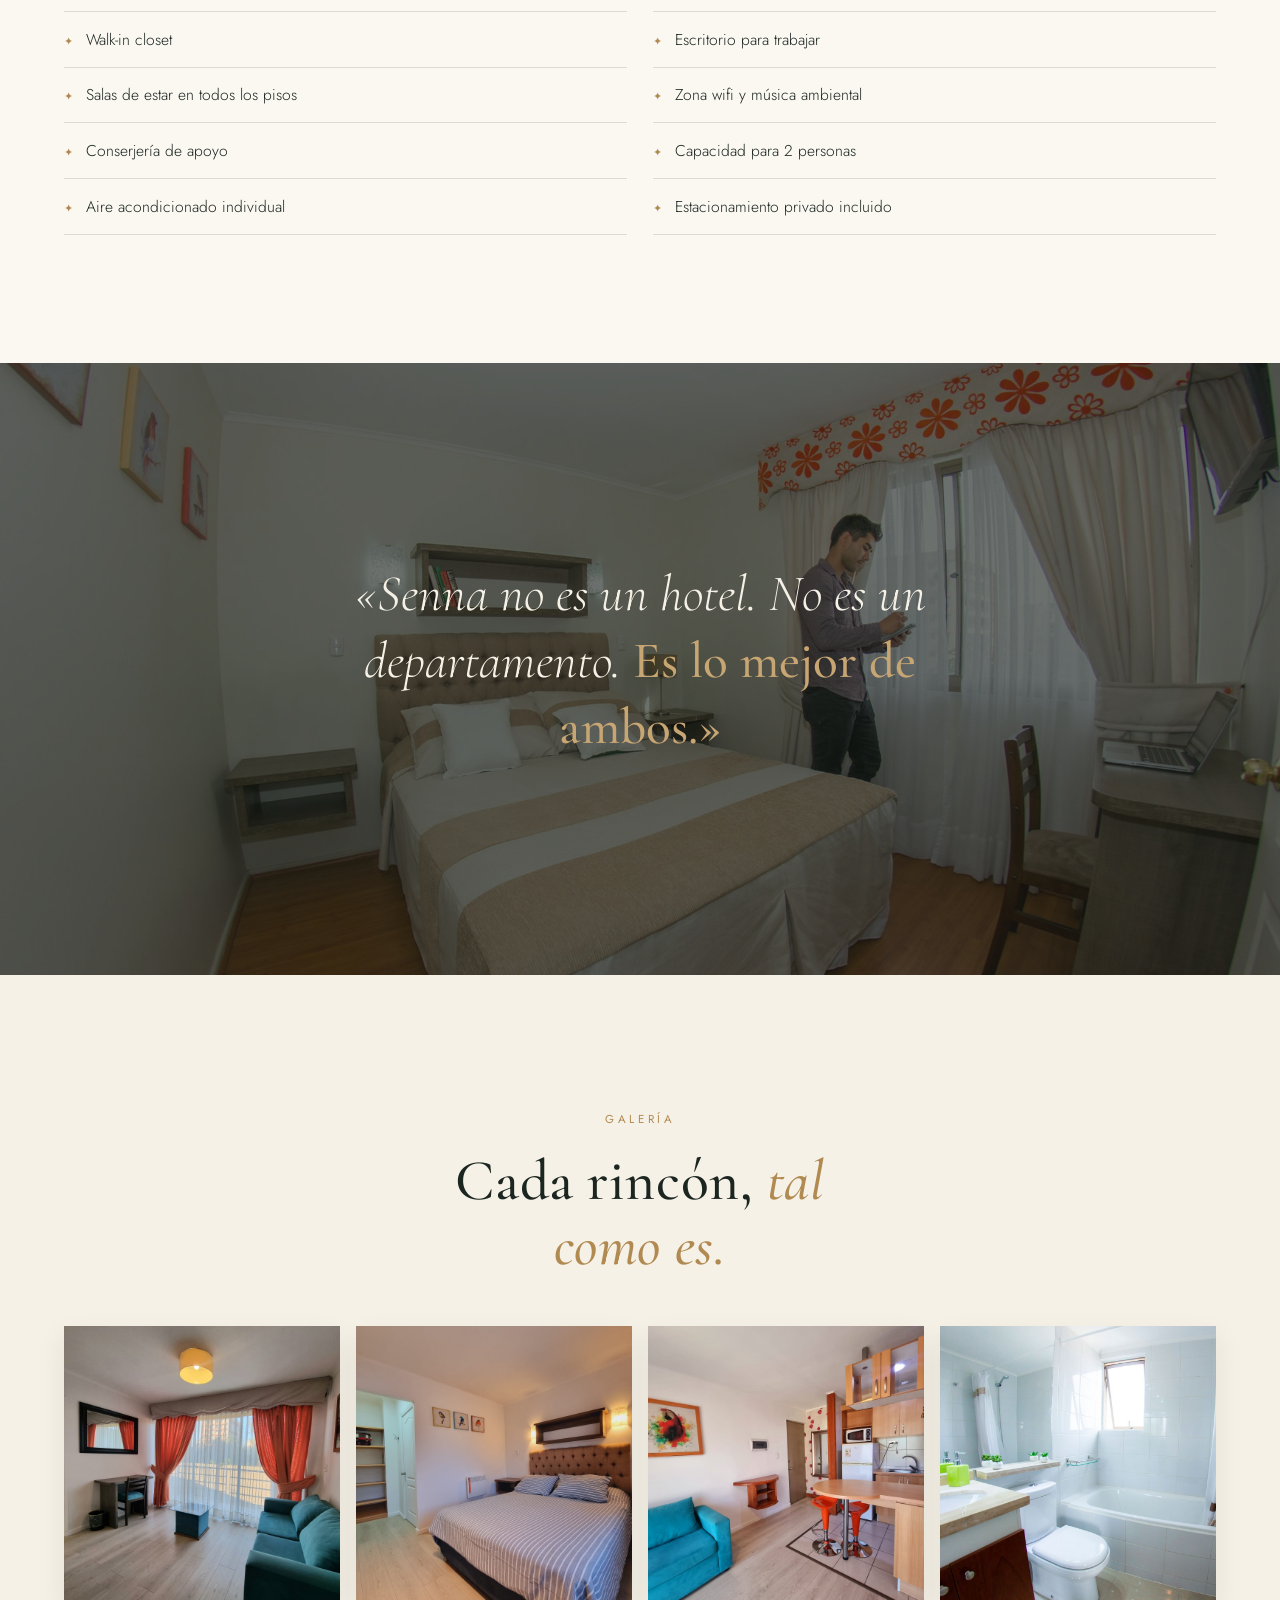
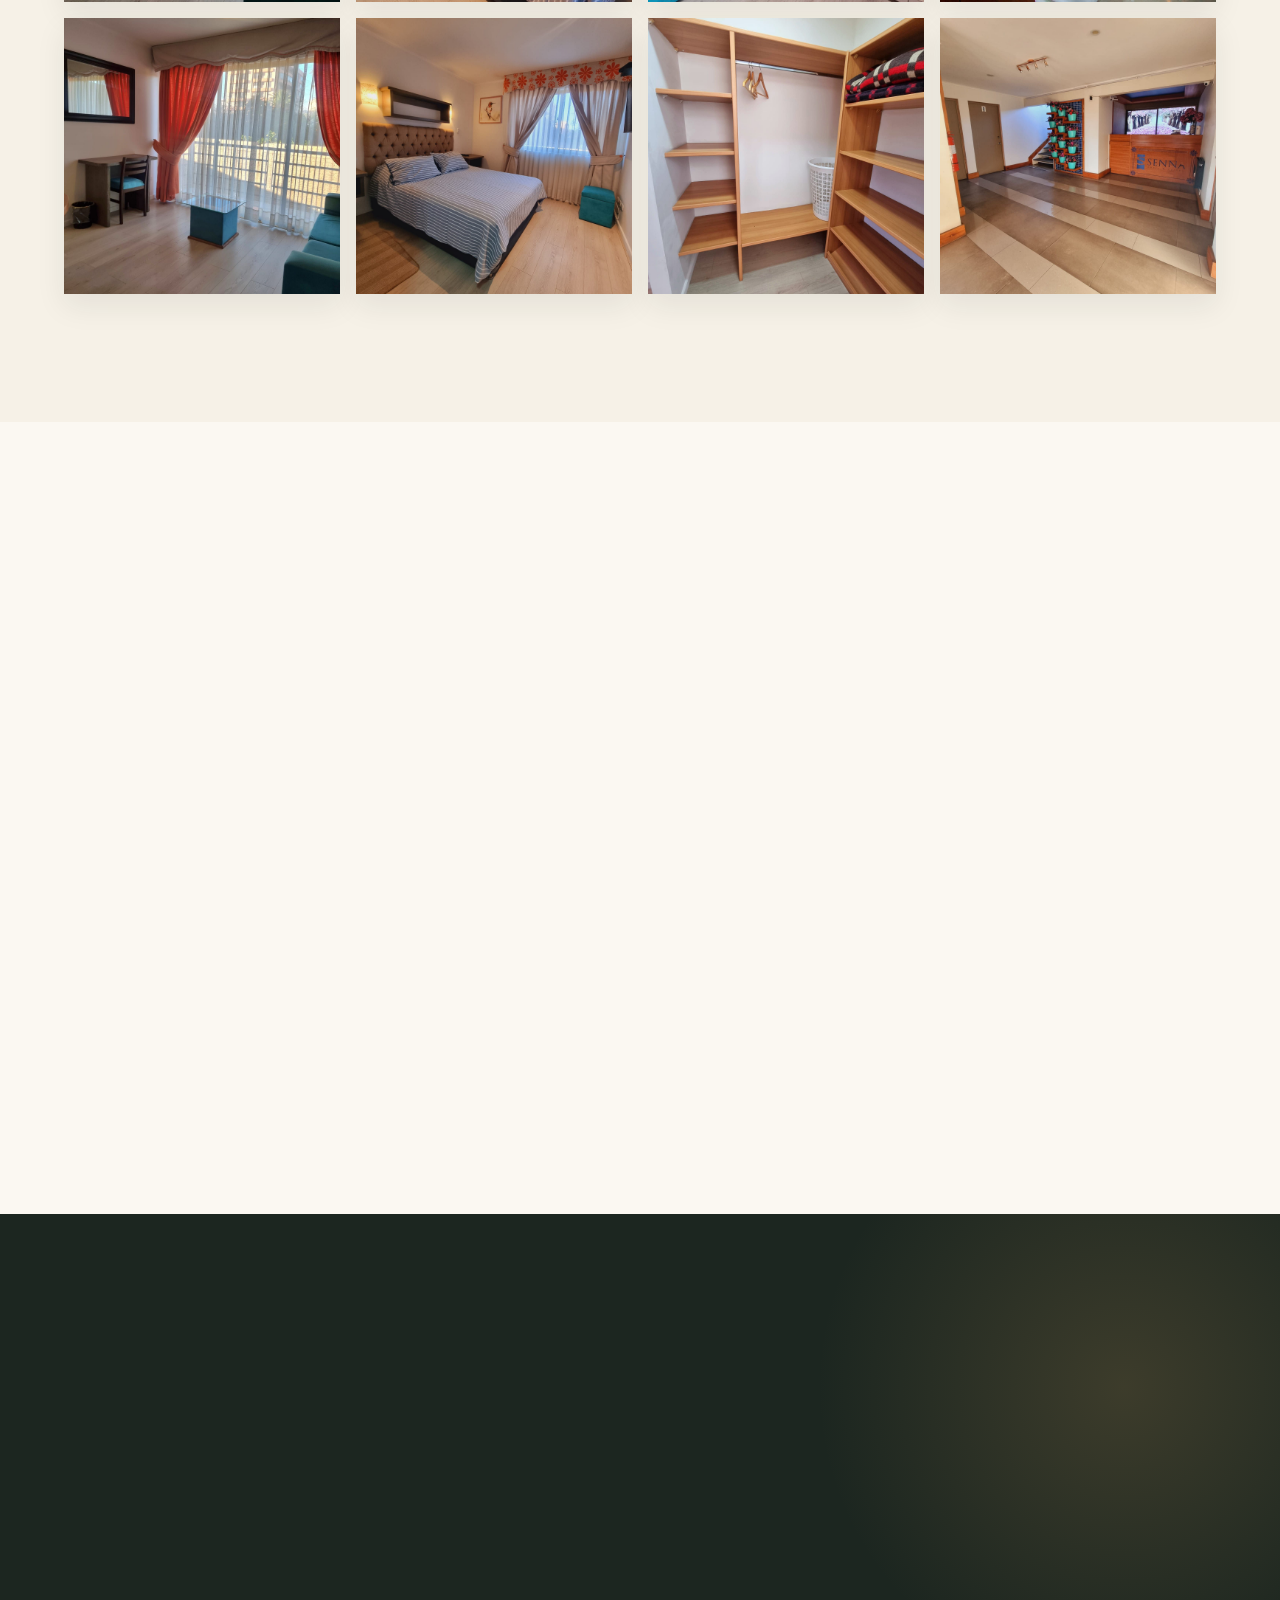
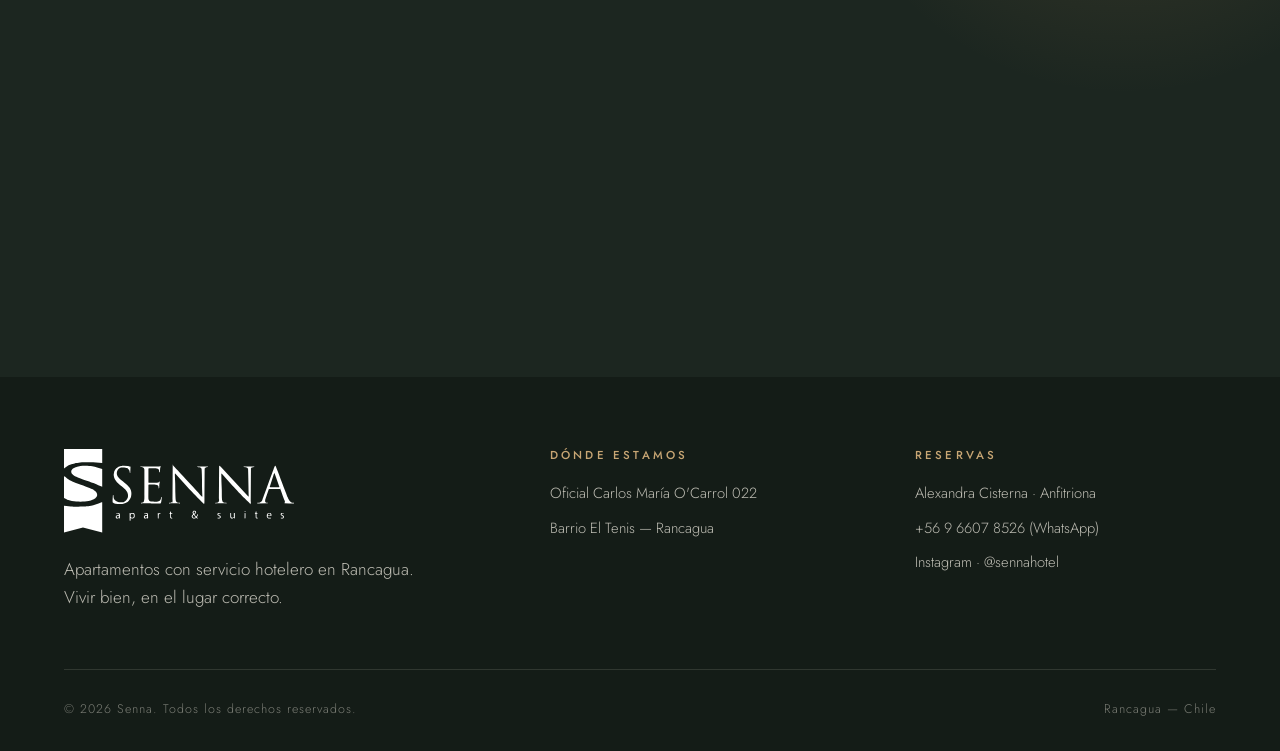
==== commit 33d591aa: "caja de seguridad out" ====
--- a/sitio-web/index.html
+++ b/sitio-web/index.html
@@ -193,7 +193,7 @@
           <li class="reveal" style="--d:0.1s">Baño privado con tina</li>
           <li class="reveal" style="--d:0.15s">Kitchenette completamente equipada</li>
           <li class="reveal" style="--d:0.2s">Amplios espacios luminosos con balcón</li>
-          <li class="reveal" style="--d:0.25s">Walk-in closet y caja de seguridad</li>
+          <li class="reveal" style="--d:0.25s">Walk-in closet</li>
           <li class="reveal" style="--d:0.3s">Escritorio para trabajar</li>
           <li class="reveal" style="--d:0.35s">Salas de estar en todos los pisos</li>
           <li class="reveal" style="--d:0.4s">Zona wifi y música ambiental</li>
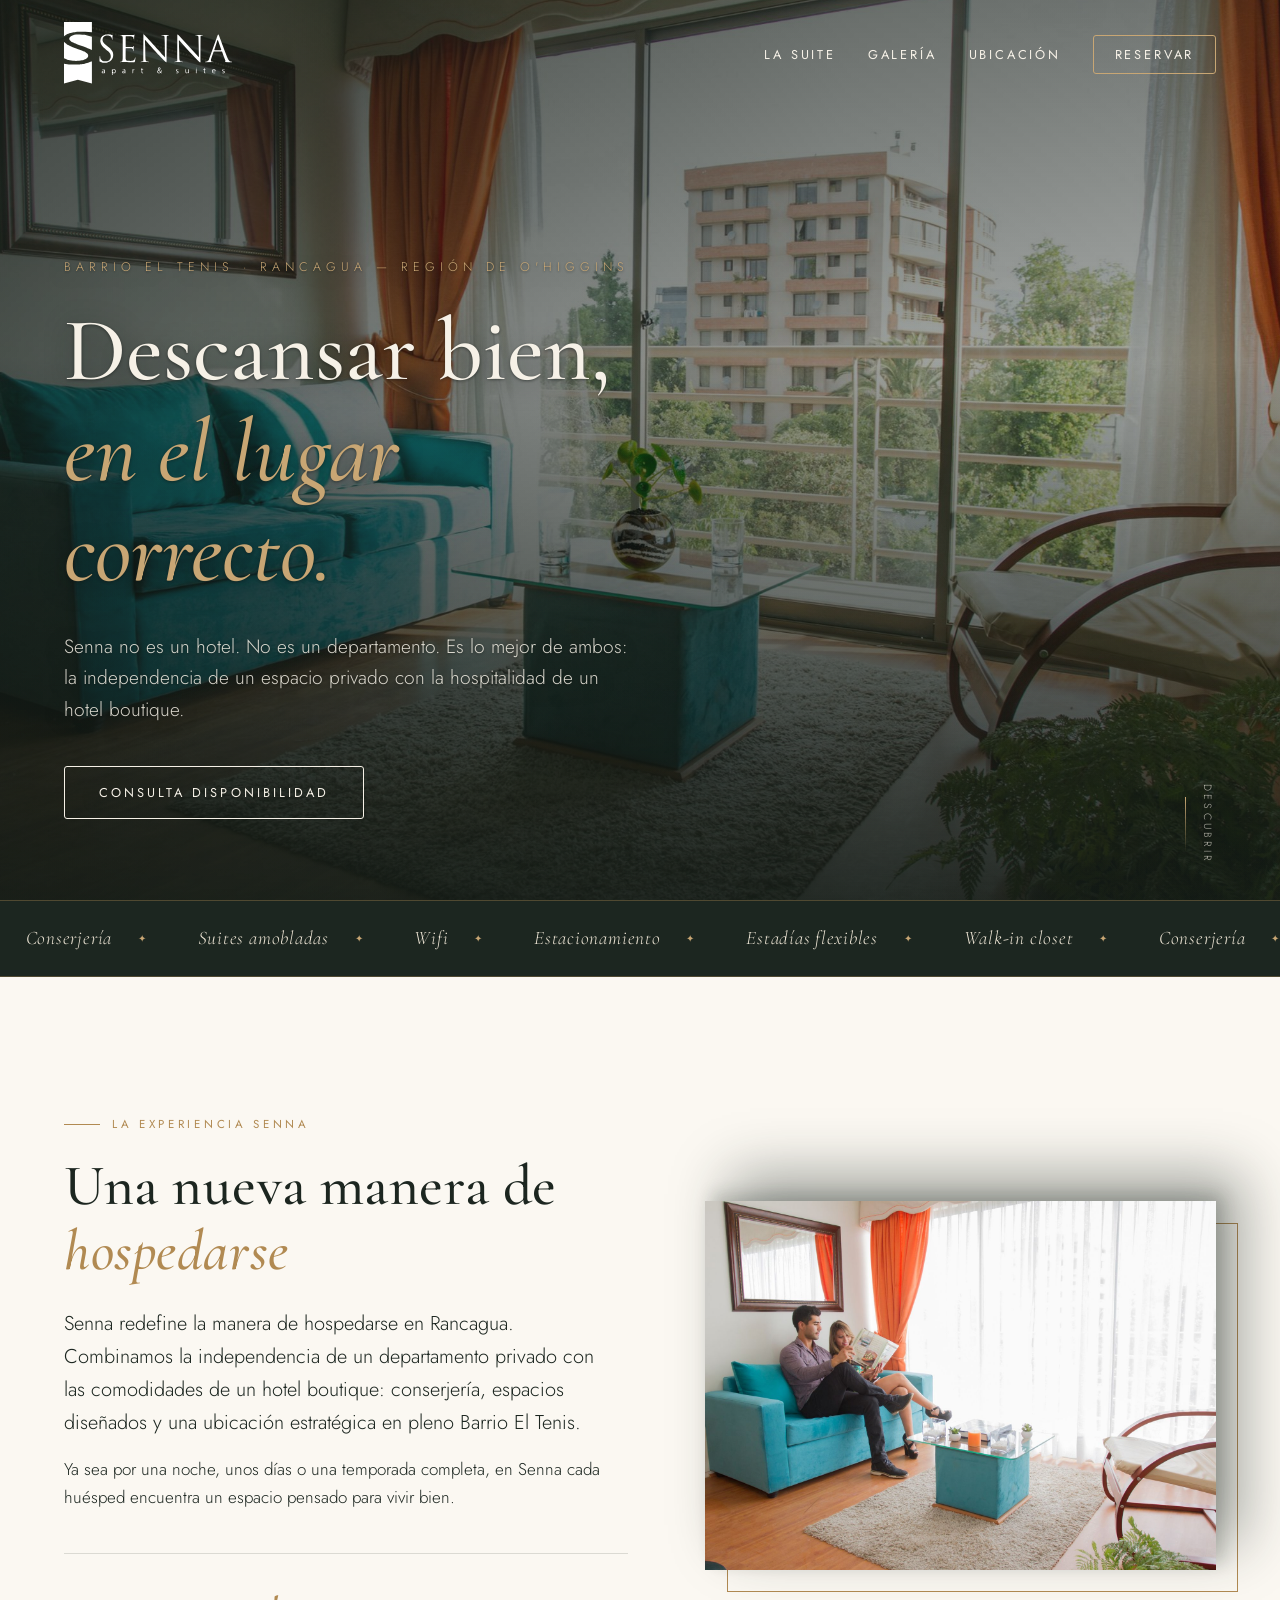
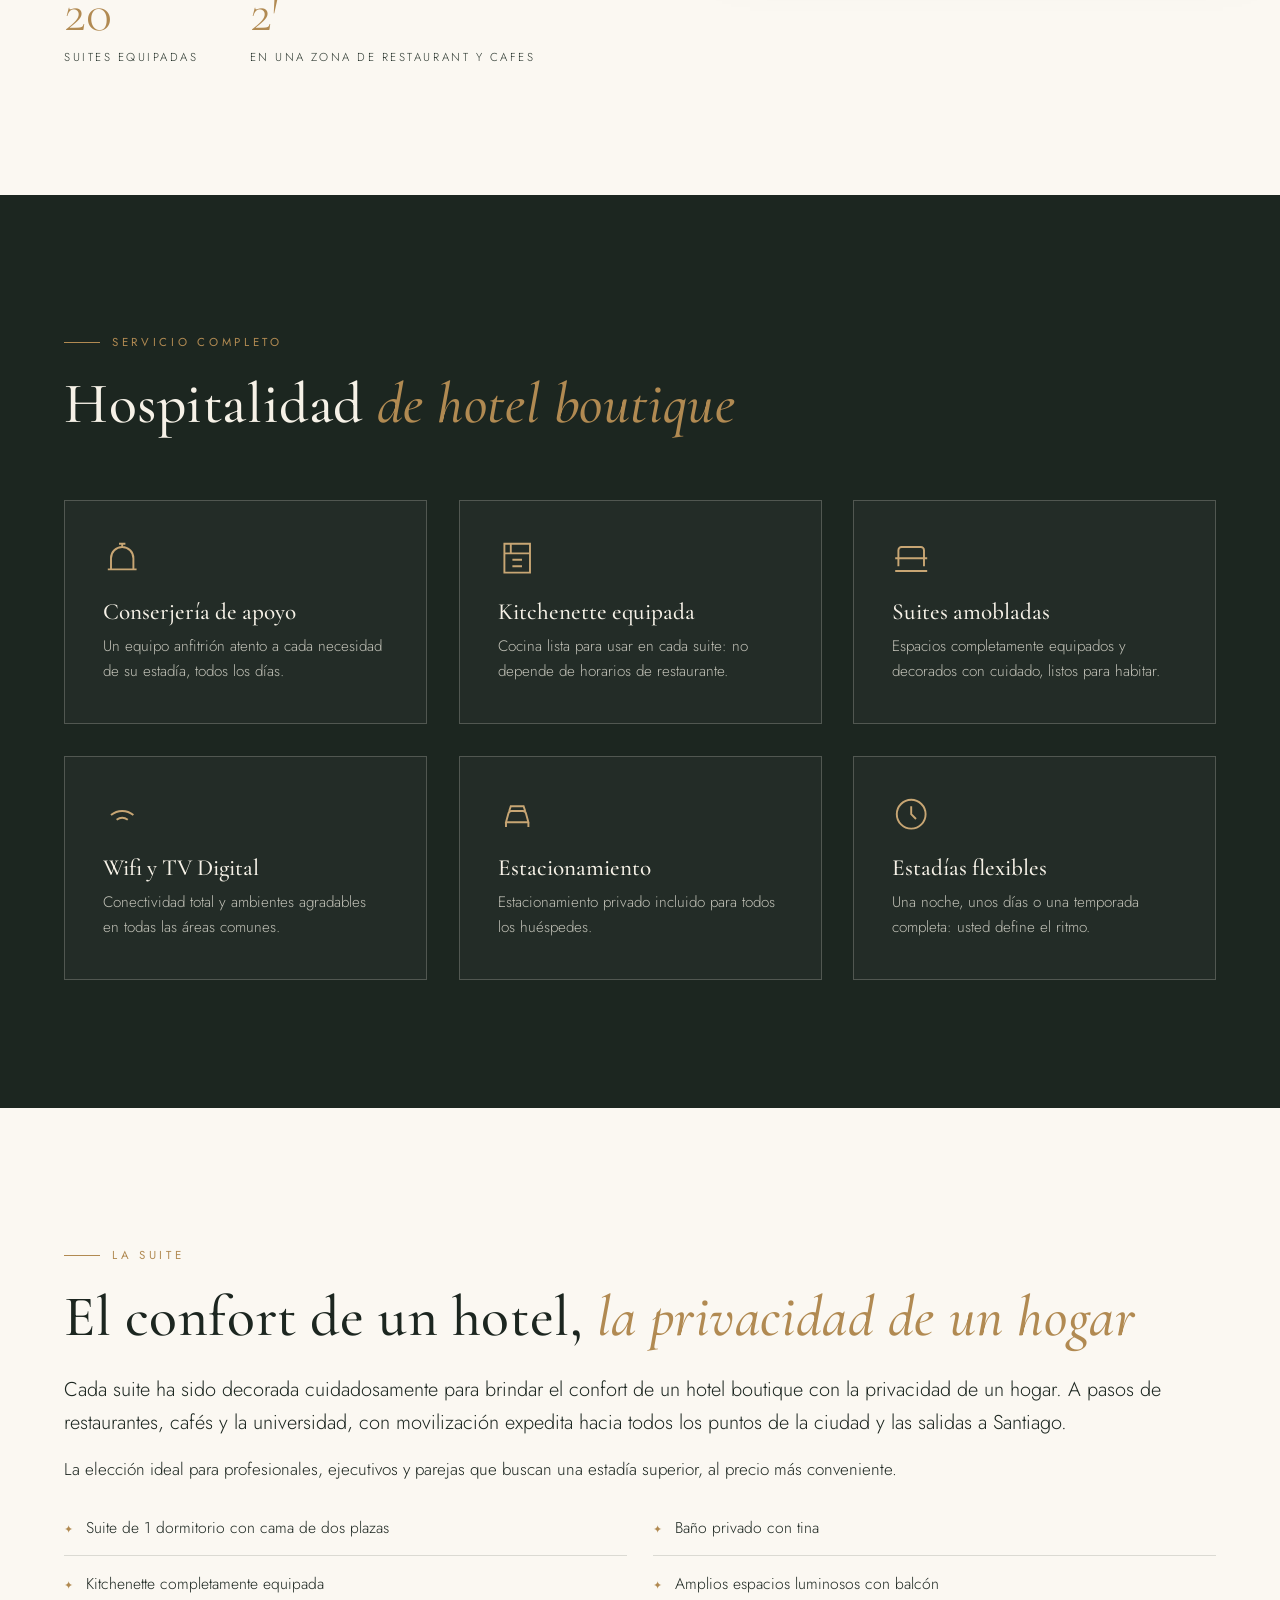
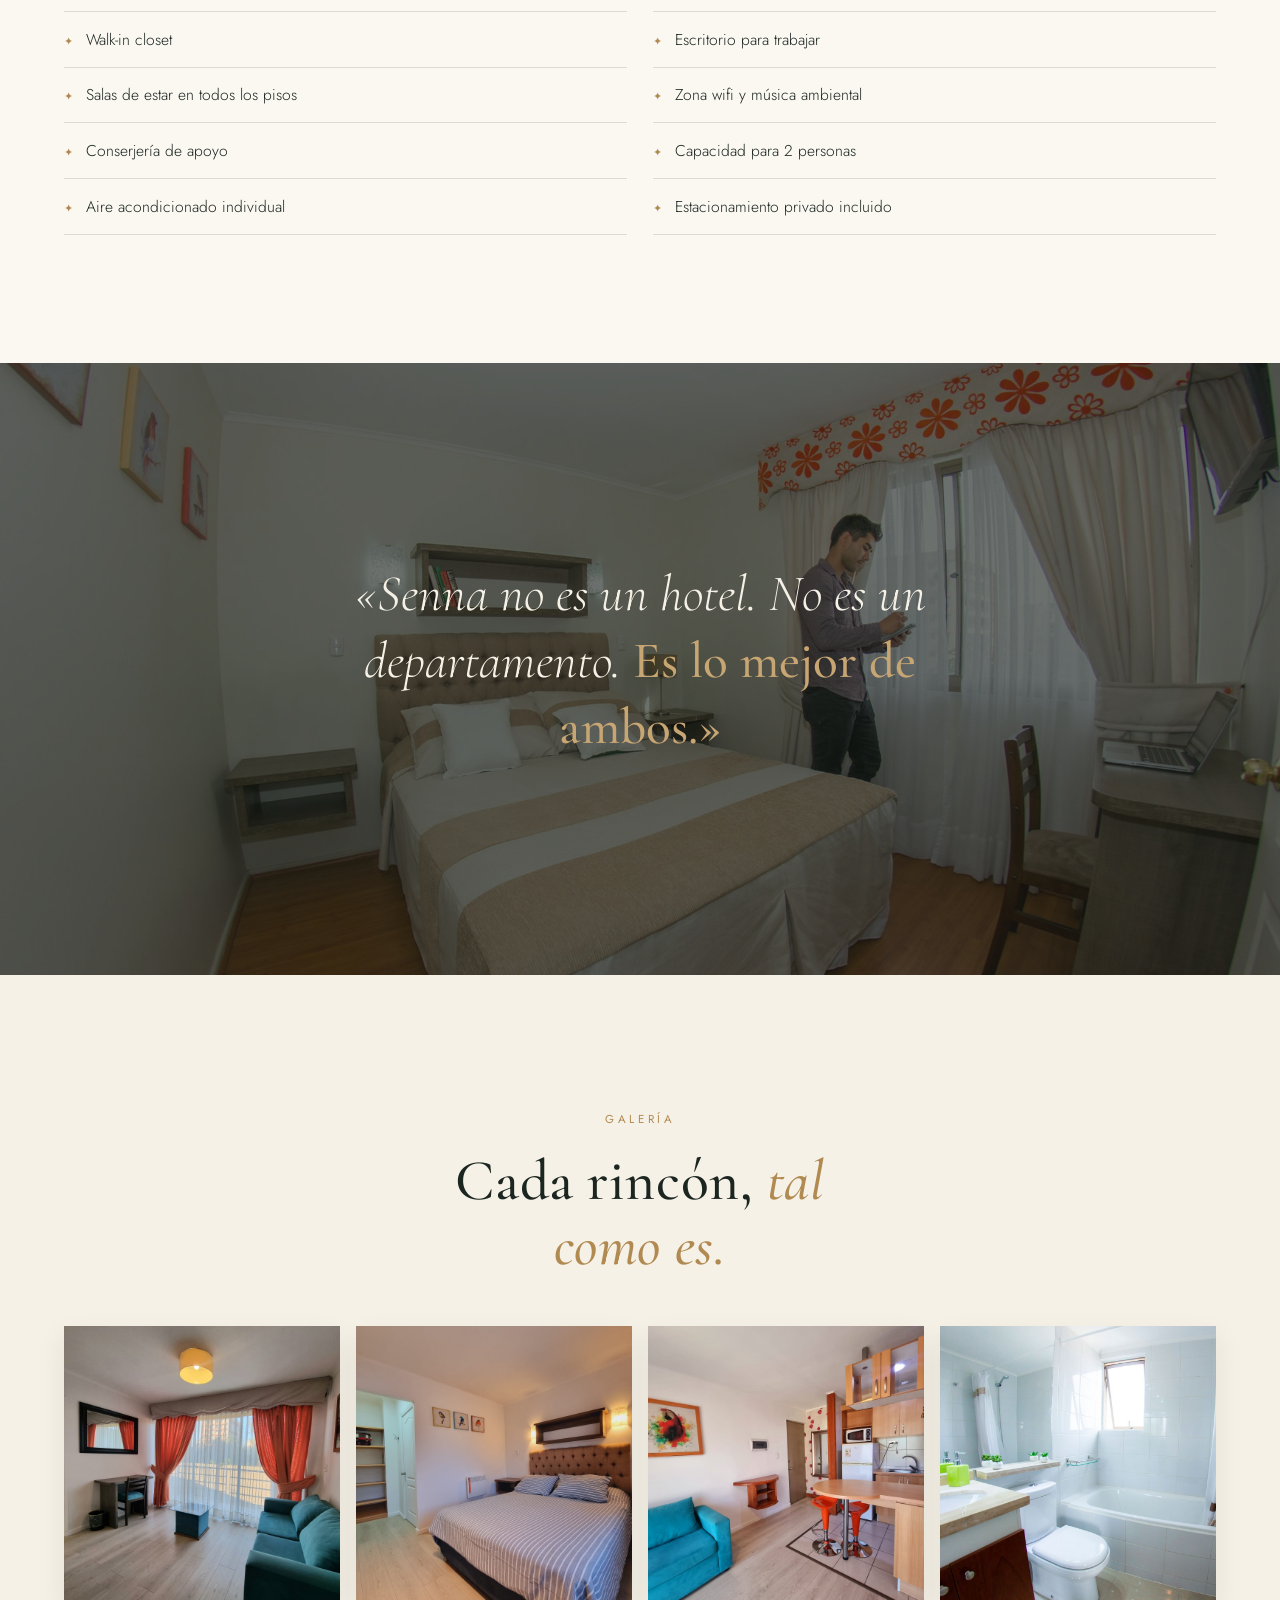
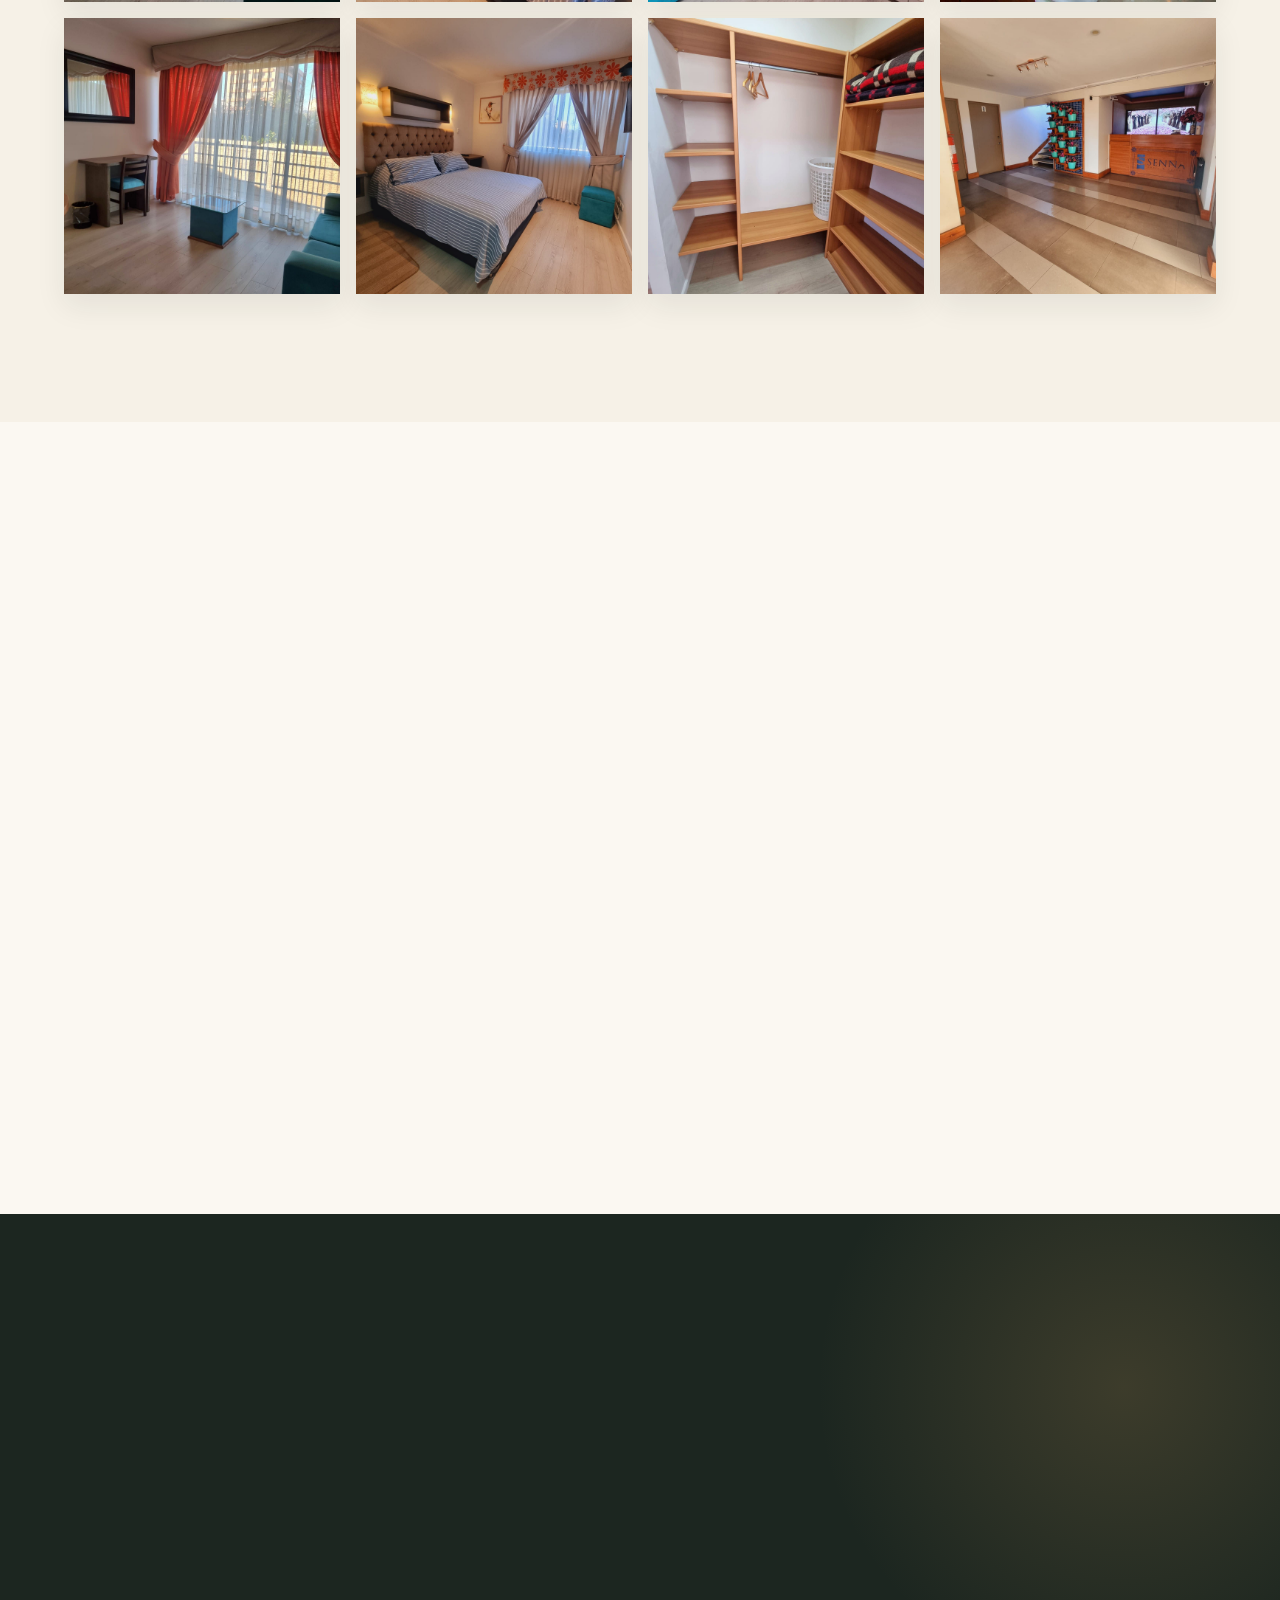
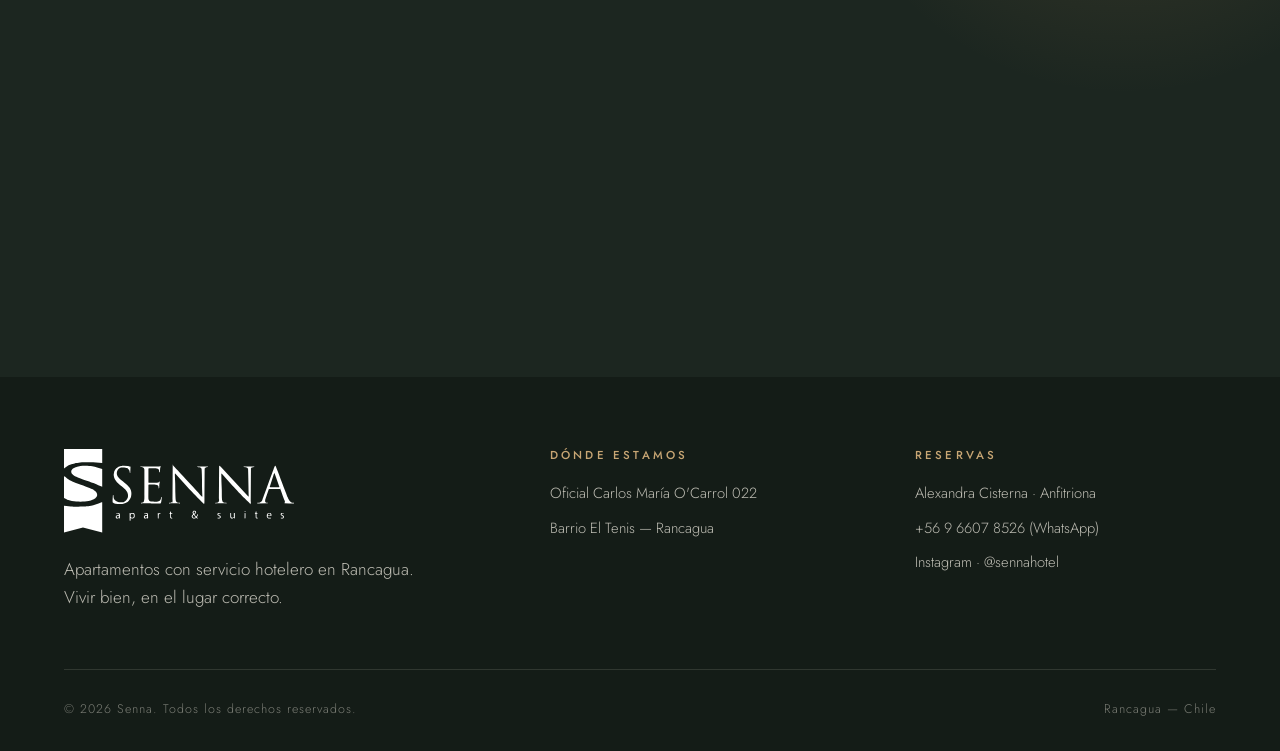
==== commit c260882e: "ajustes de precios" ====
--- a/sitio-web/index.html
+++ b/sitio-web/index.html
@@ -322,9 +322,10 @@
         <p class="reserva__ayuda" id="reserva-ayuda" role="status" aria-live="polite"></p>
         <a class="btn btn--solid reserva__cta" id="reserva-cta" href="https://wa.me/56966078526" target="_blank" rel="noopener">
           <svg viewBox="0 0 24 24" fill="currentColor" aria-hidden="true"><path d="M12 2a10 10 0 0 0-8.6 15.1L2 22l5-1.3A10 10 0 1 0 12 2Zm0 18.2c-1.5 0-3-.4-4.2-1.2l-.3-.2-3 .8.8-2.9-.2-.3a8.2 8.2 0 1 1 6.9 3.8Zm4.5-6.1c-.2-.1-1.5-.7-1.7-.8-.2-.1-.4-.1-.6.1-.2.2-.6.8-.8 1-.1.2-.3.2-.5.1a6.7 6.7 0 0 1-3.3-2.9c-.3-.4 0-.5.2-.7l.4-.5c.1-.2.1-.4 0-.5l-.8-1.8c-.2-.5-.4-.4-.6-.4h-.5c-.2 0-.5.1-.7.3-.2.3-.9.9-.9 2.2s.9 2.5 1.1 2.7c.1.2 1.8 2.8 4.5 3.9 2.6 1.1 2.6.7 3.1.7.5-.1 1.5-.6 1.7-1.2.2-.6.2-1.1.2-1.2l-.6-.3Z"/></svg>
-          Consultar la tarifa
+          Consultar tarifa
         </a>
-        <p class="reserva__check">Check-in hasta las 20:00 · Check-out 12:00 · 2 personas</p>
+        <p class="reserva__check"> Lunes a Miércoles: $59.500 · Jueves a Domingo: $65.000 iva incluido.</p>
+         <p class="reserva__check">Check-in hasta las 20:00 · Check-out 12:00 · 2 personas</p>
       </form>
     </div>
   </section>
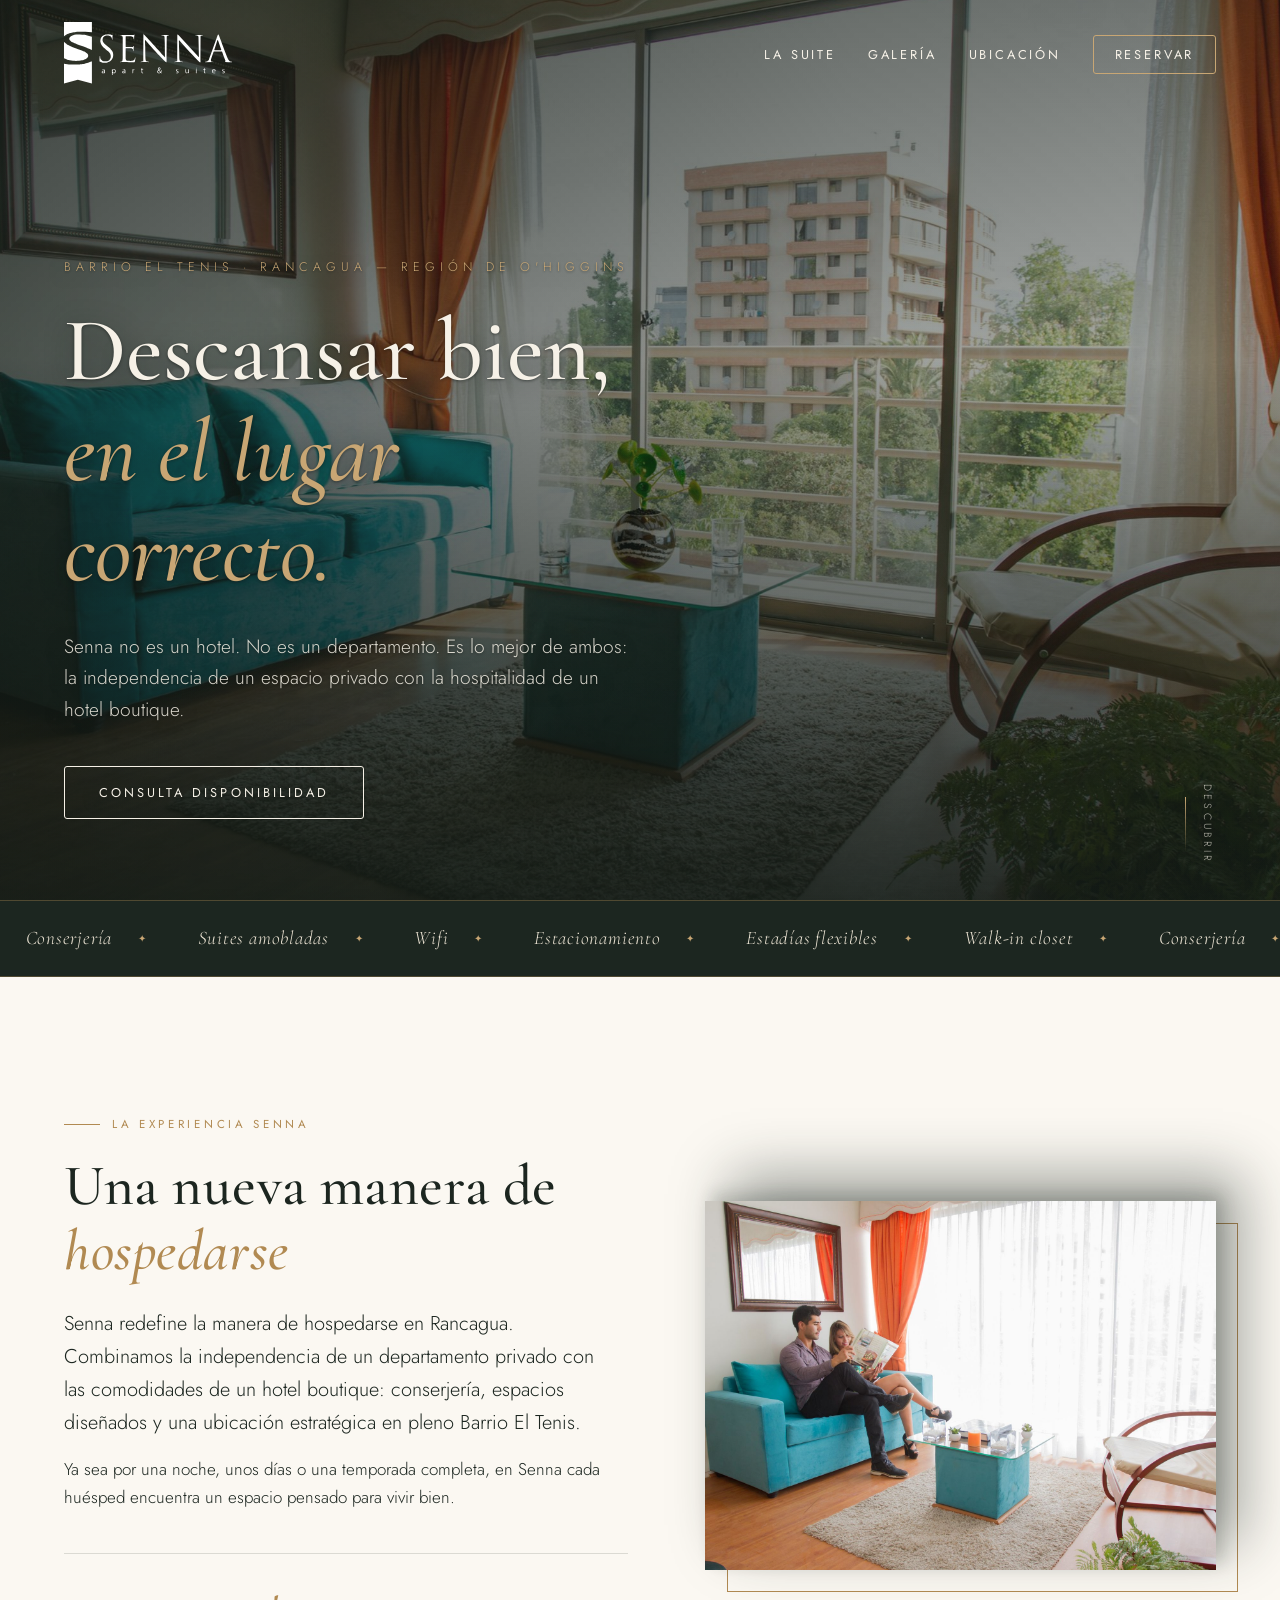
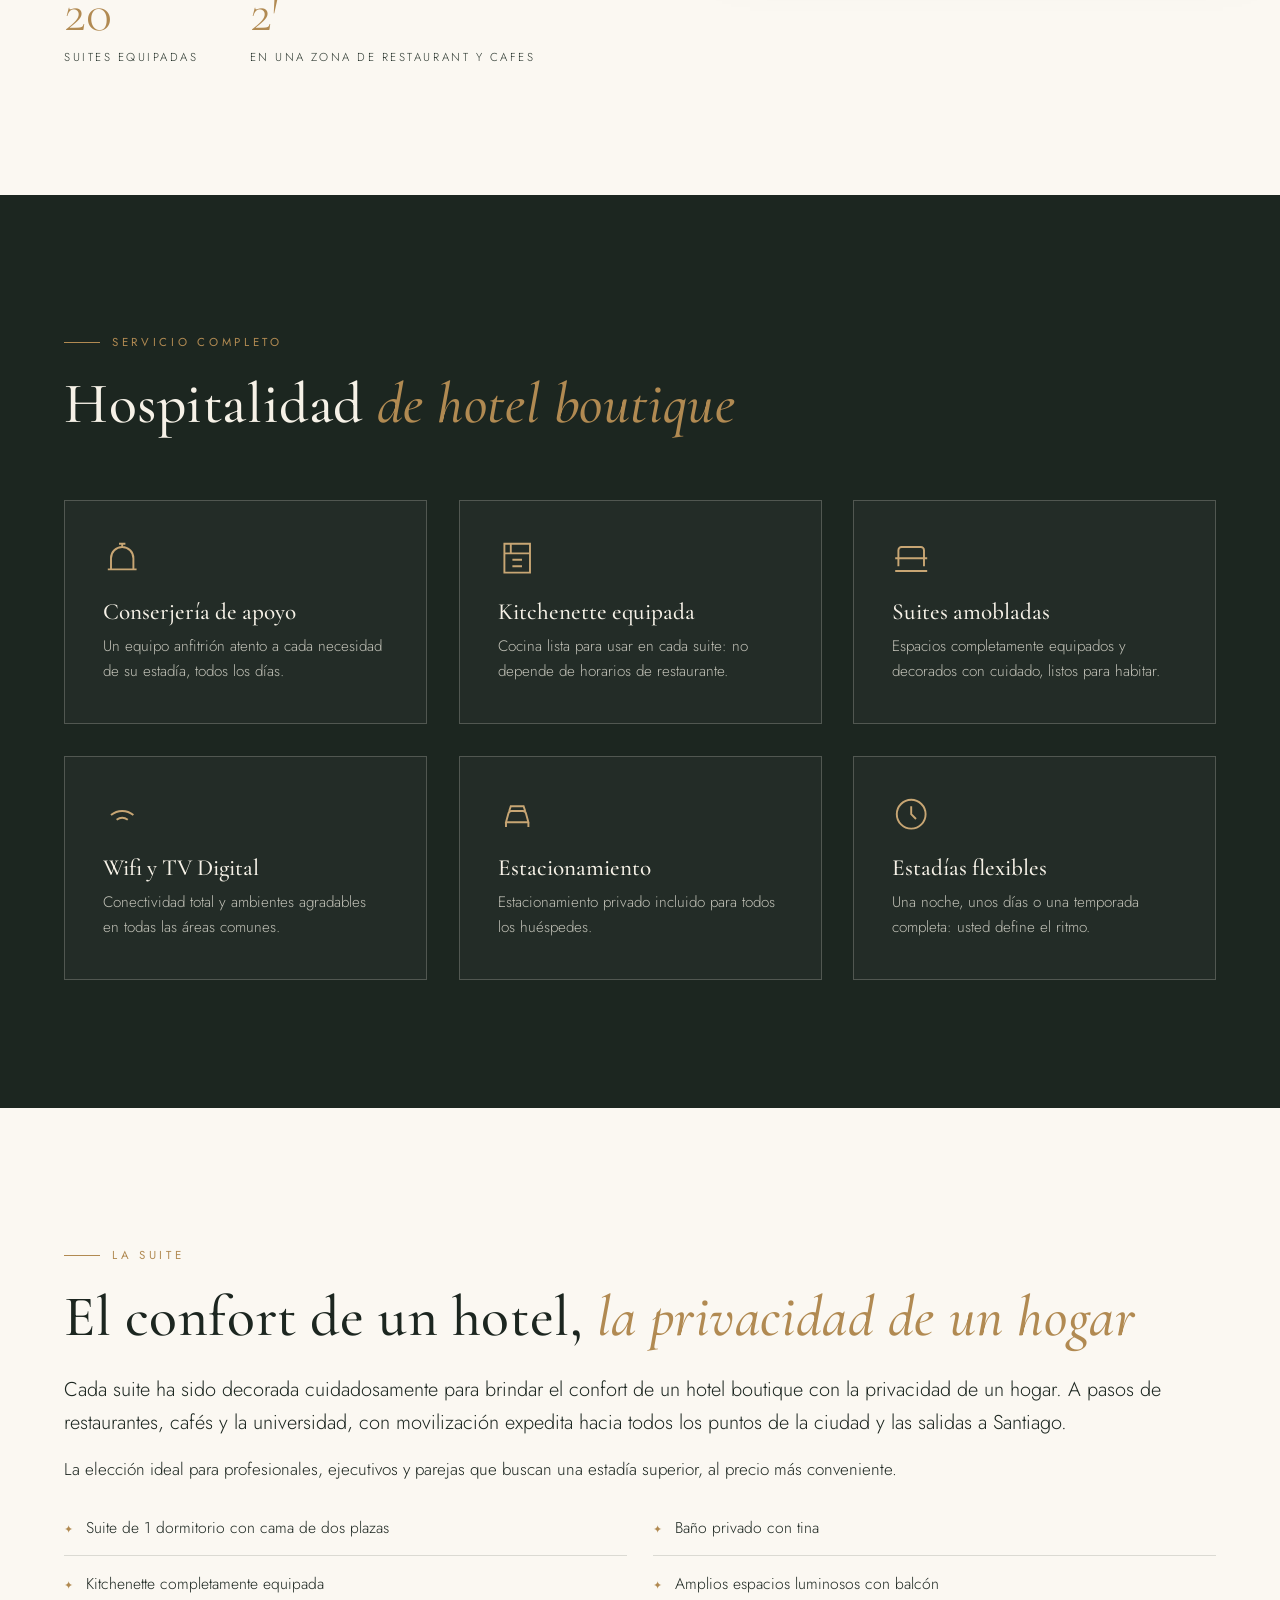
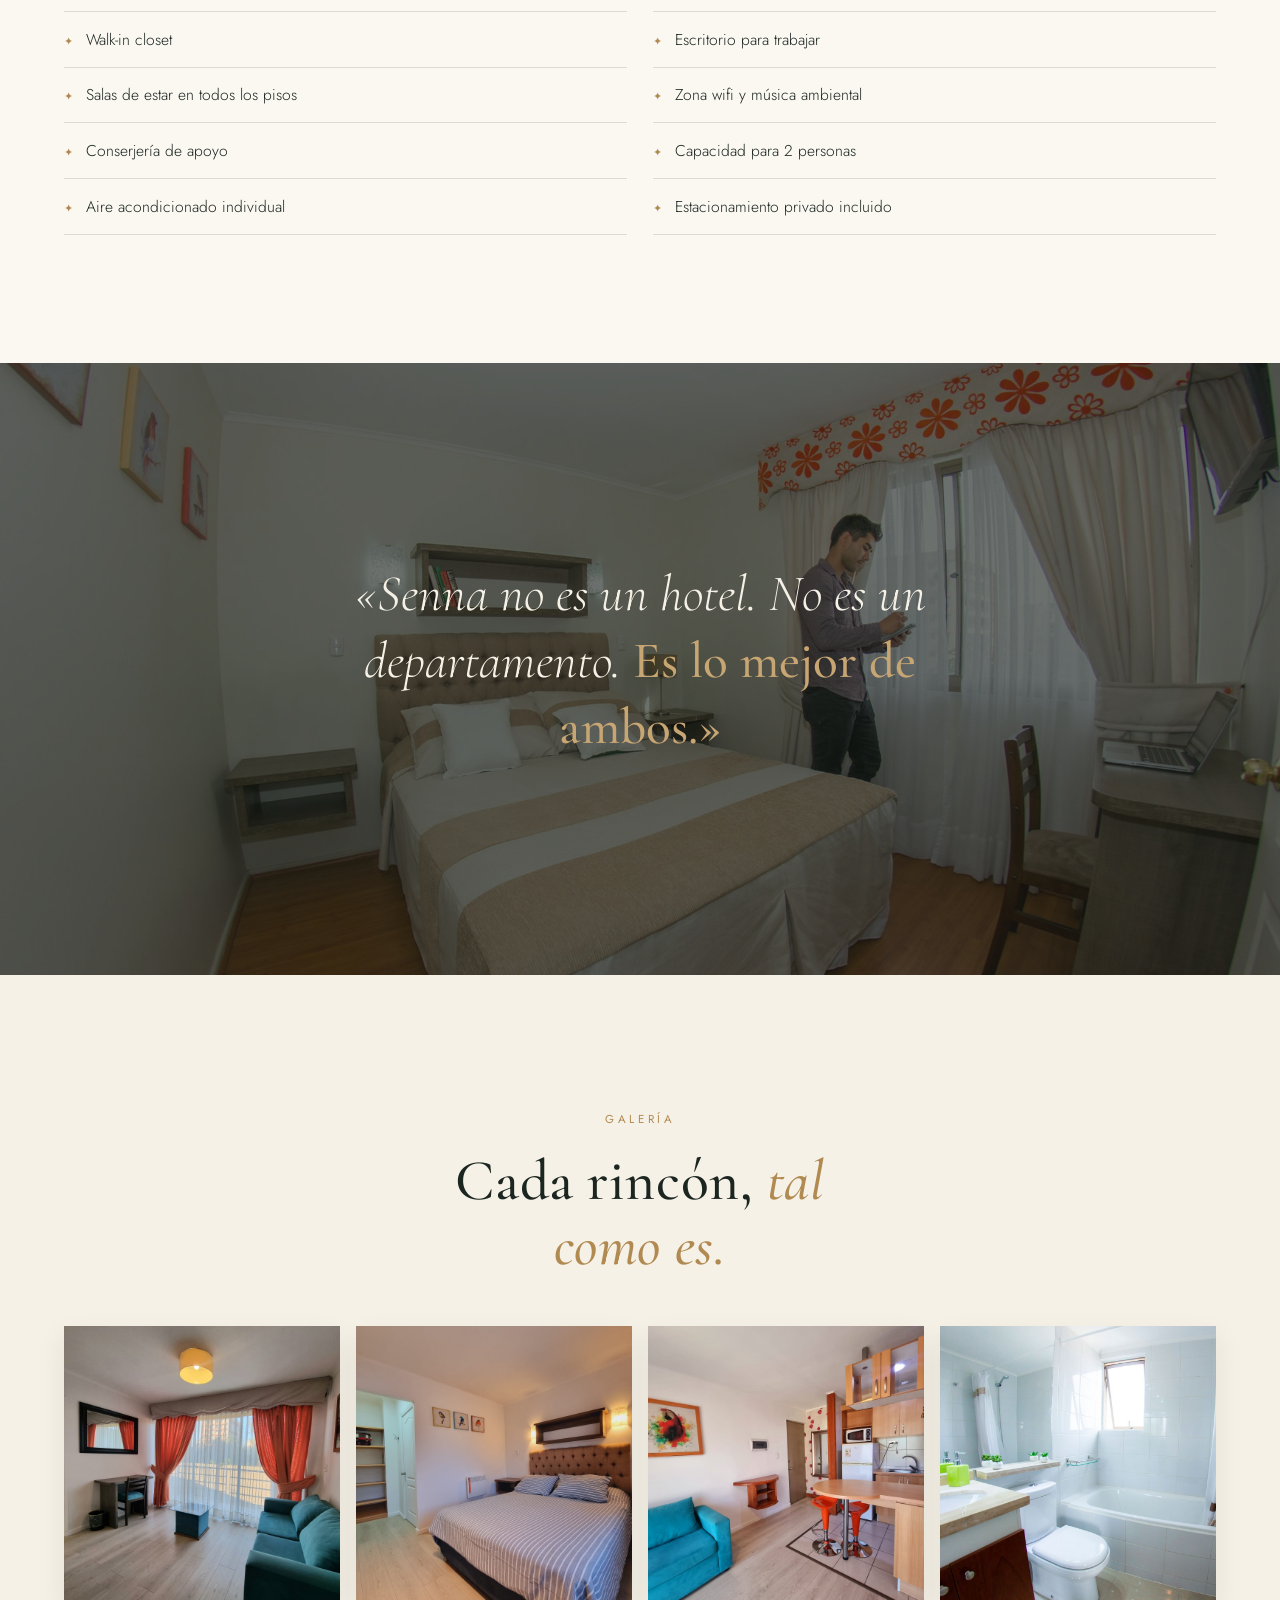
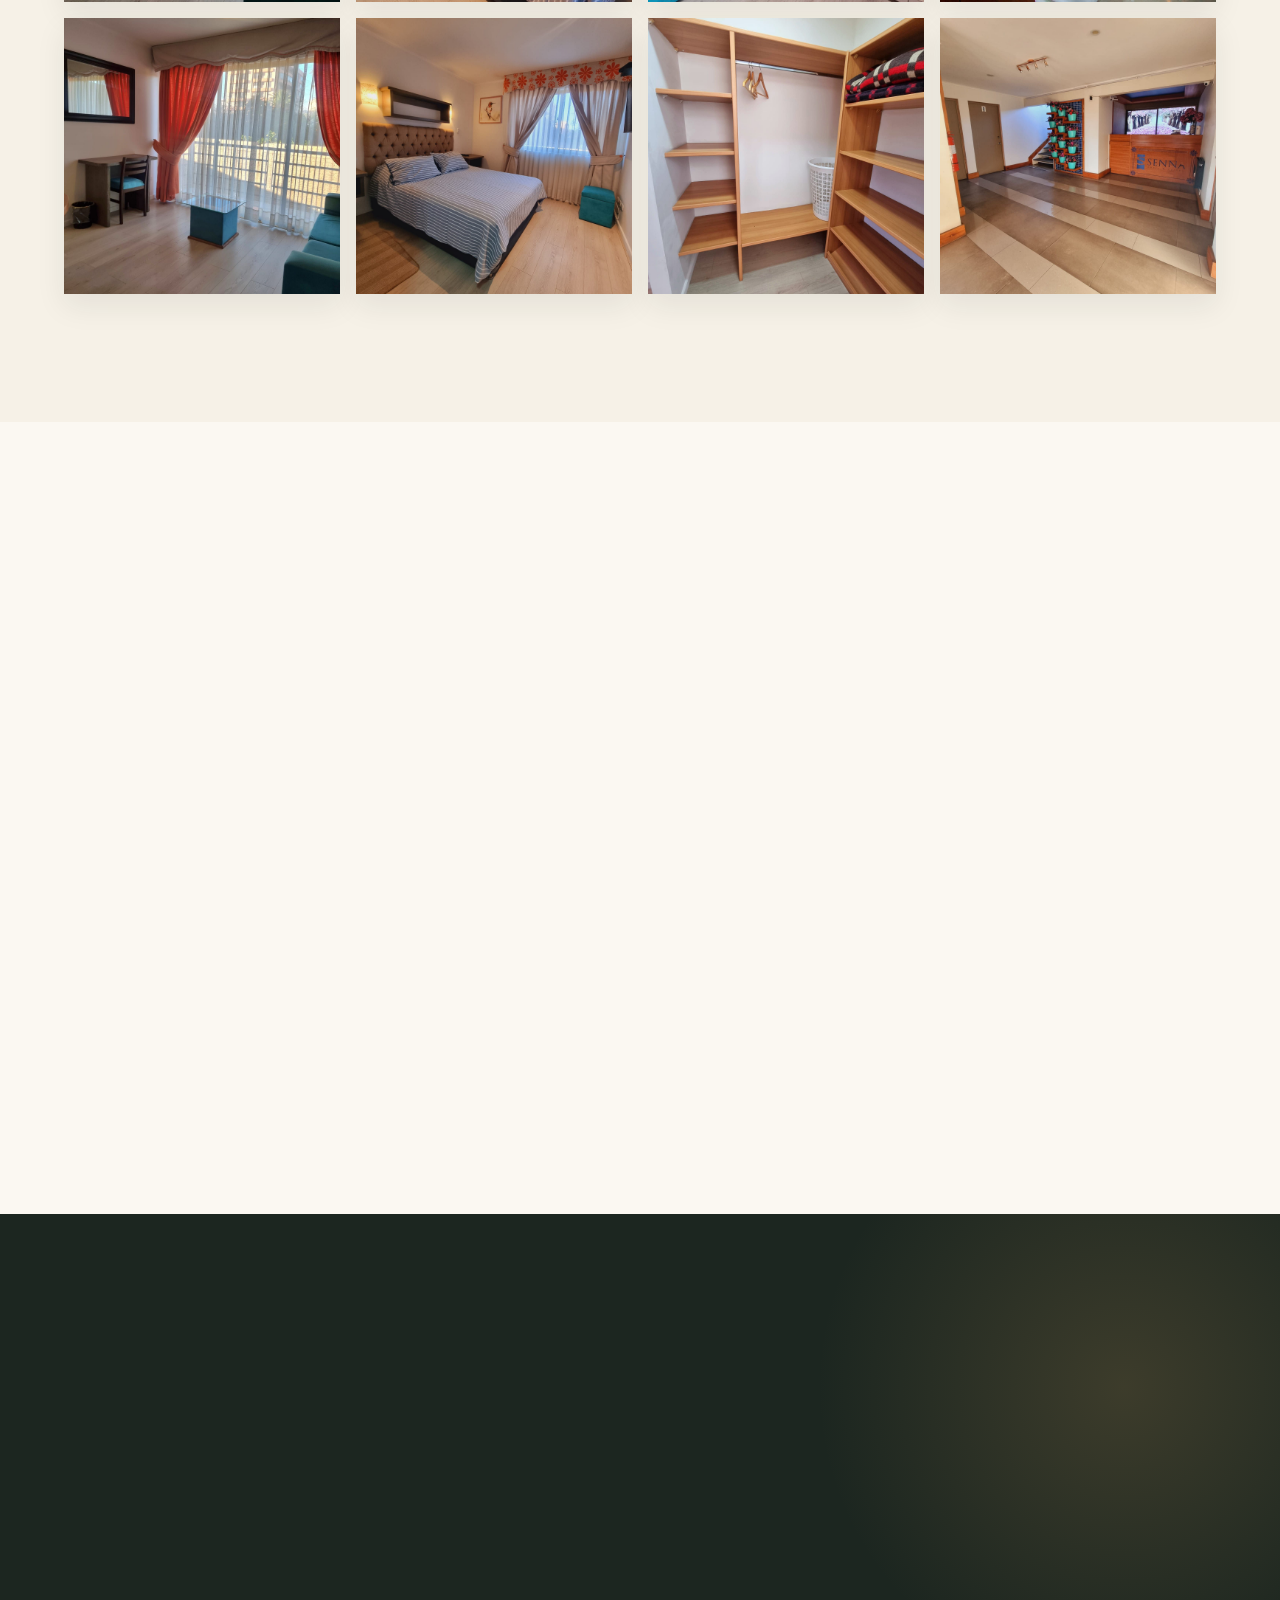
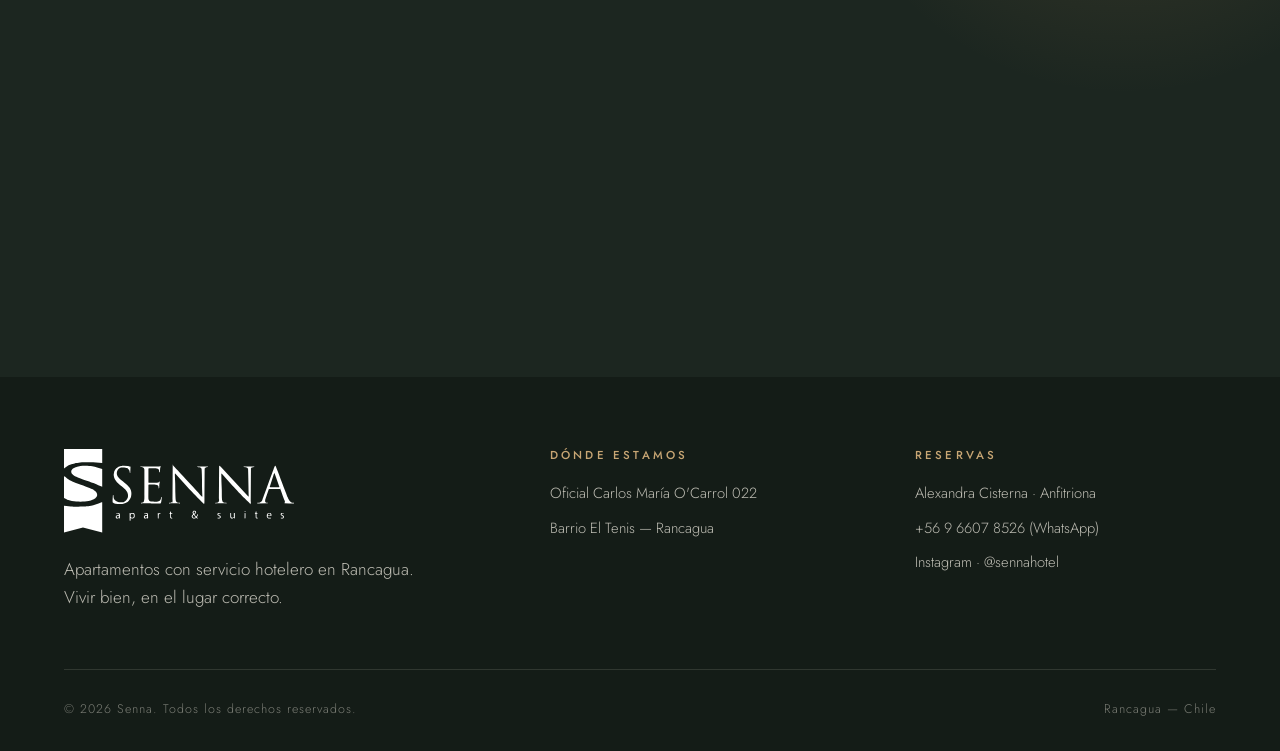
==== commit 902d23f2: "Ajuste de precio "desde 59500"" ====
--- a/sitio-web/index.html
+++ b/sitio-web/index.html
@@ -324,7 +324,7 @@
           <svg viewBox="0 0 24 24" fill="currentColor" aria-hidden="true"><path d="M12 2a10 10 0 0 0-8.6 15.1L2 22l5-1.3A10 10 0 1 0 12 2Zm0 18.2c-1.5 0-3-.4-4.2-1.2l-.3-.2-3 .8.8-2.9-.2-.3a8.2 8.2 0 1 1 6.9 3.8Zm4.5-6.1c-.2-.1-1.5-.7-1.7-.8-.2-.1-.4-.1-.6.1-.2.2-.6.8-.8 1-.1.2-.3.2-.5.1a6.7 6.7 0 0 1-3.3-2.9c-.3-.4 0-.5.2-.7l.4-.5c.1-.2.1-.4 0-.5l-.8-1.8c-.2-.5-.4-.4-.6-.4h-.5c-.2 0-.5.1-.7.3-.2.3-.9.9-.9 2.2s.9 2.5 1.1 2.7c.1.2 1.8 2.8 4.5 3.9 2.6 1.1 2.6.7 3.1.7.5-.1 1.5-.6 1.7-1.2.2-.6.2-1.1.2-1.2l-.6-.3Z"/></svg>
           Consultar tarifa
         </a>
-        <p class="reserva__check"> Lunes a Miércoles: $59.500 · Jueves a Domingo: $65.000 iva incluido.</p>
+        <p class="reserva__check">Desde $59.500 iva incluido.</p>
          <p class="reserva__check">Check-in hasta las 20:00 · Check-out 12:00 · 2 personas</p>
       </form>
     </div>
